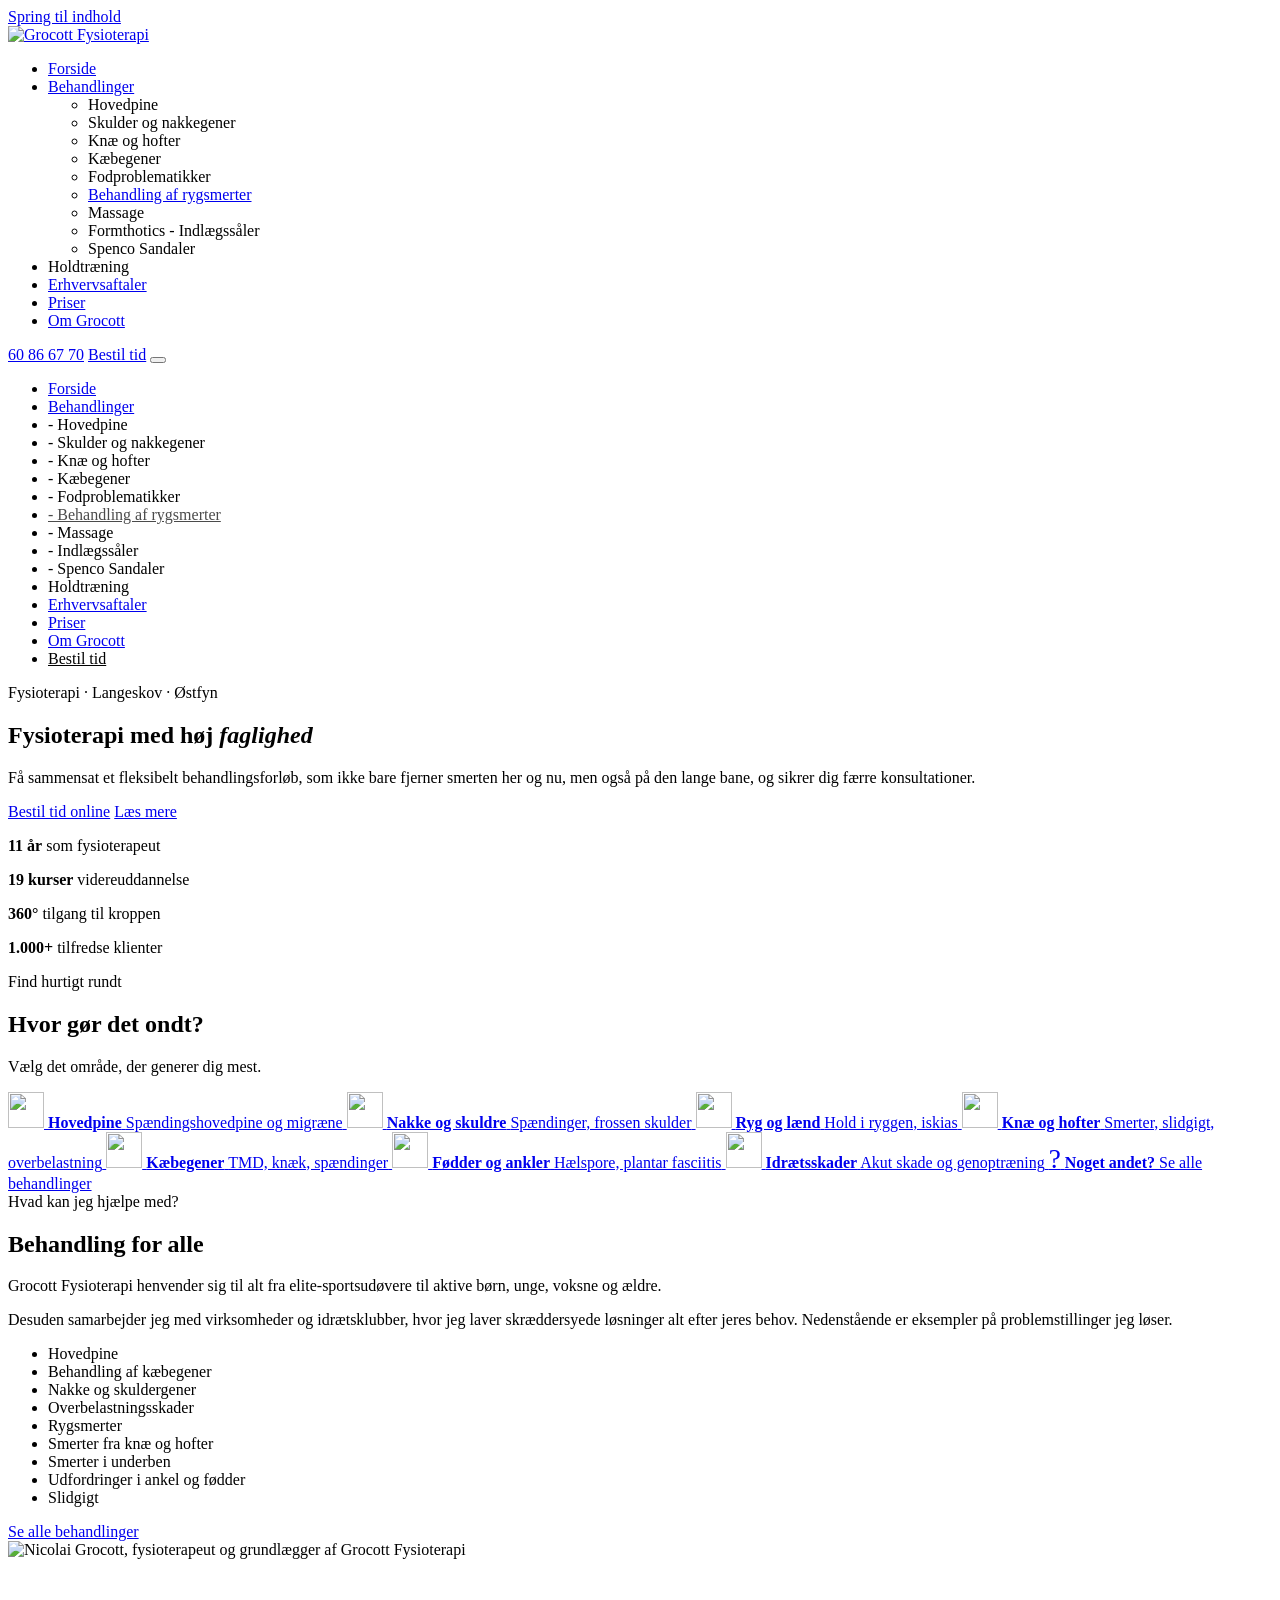
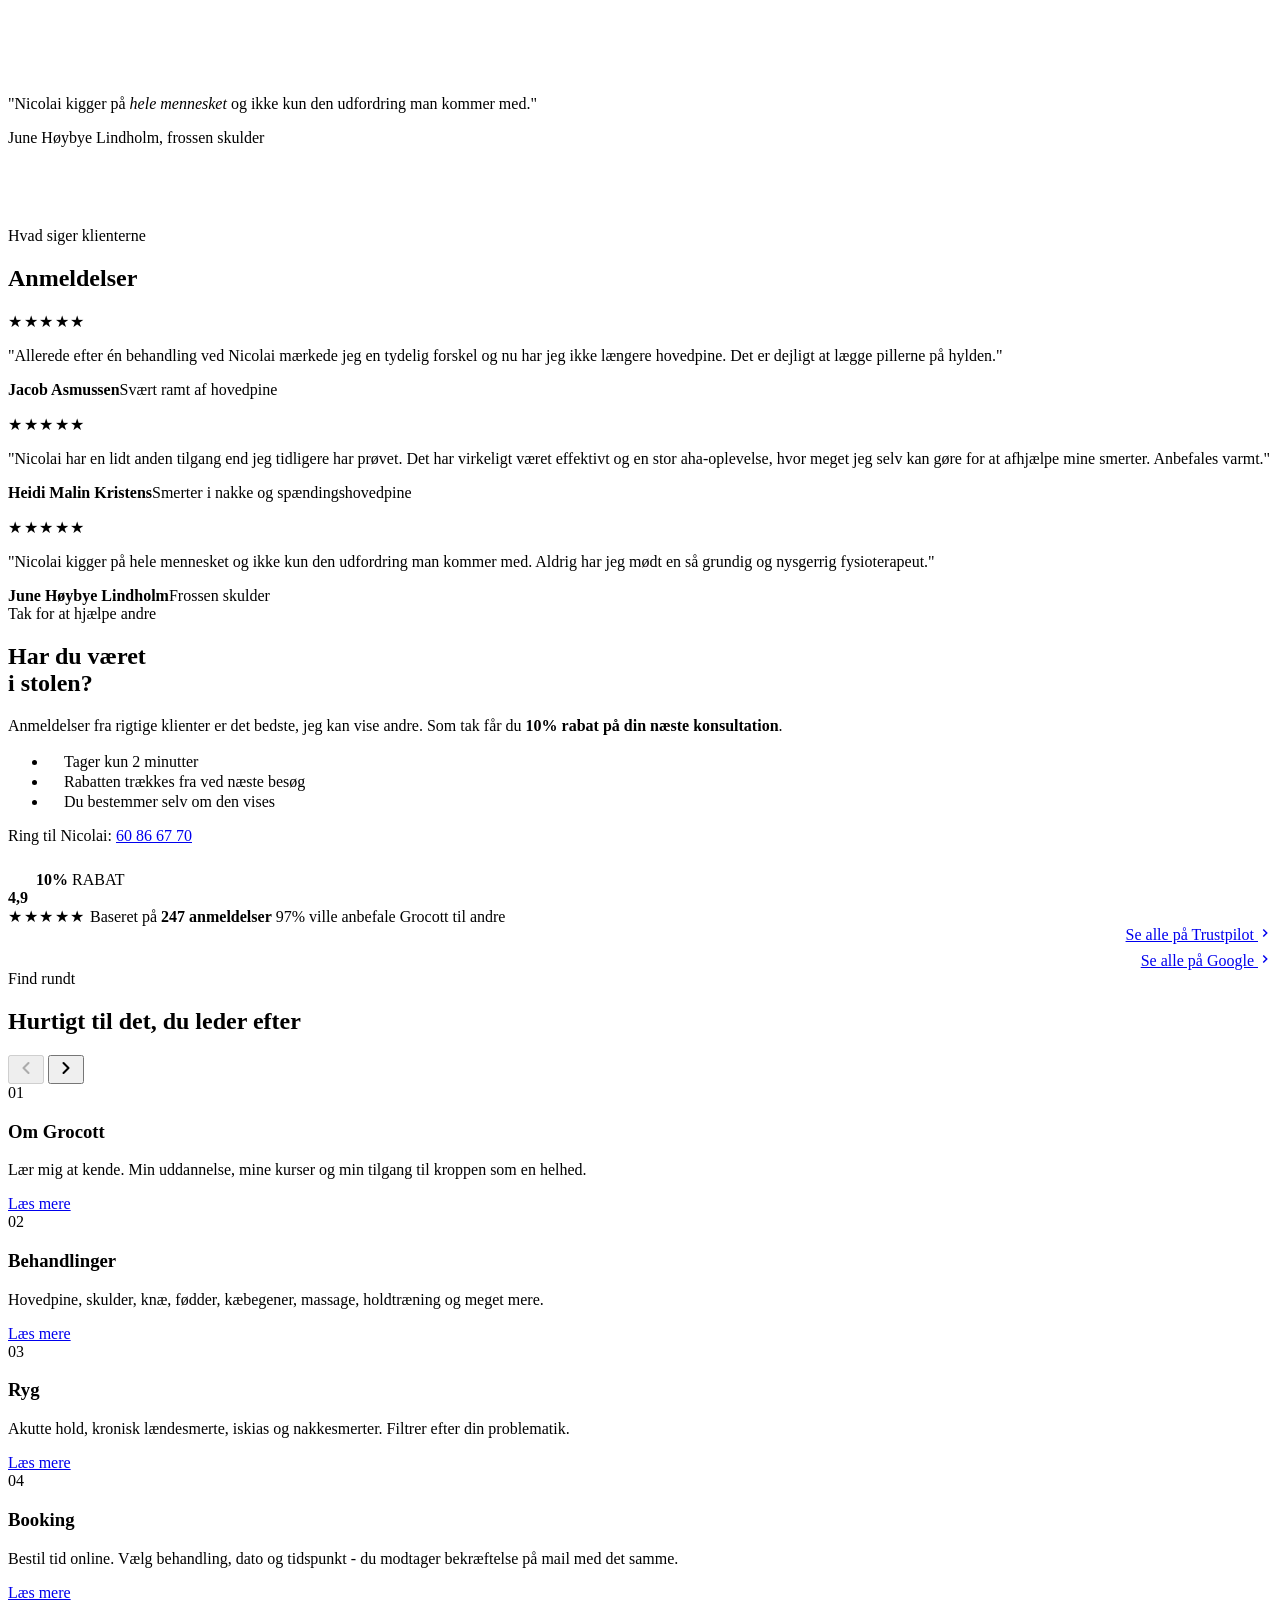
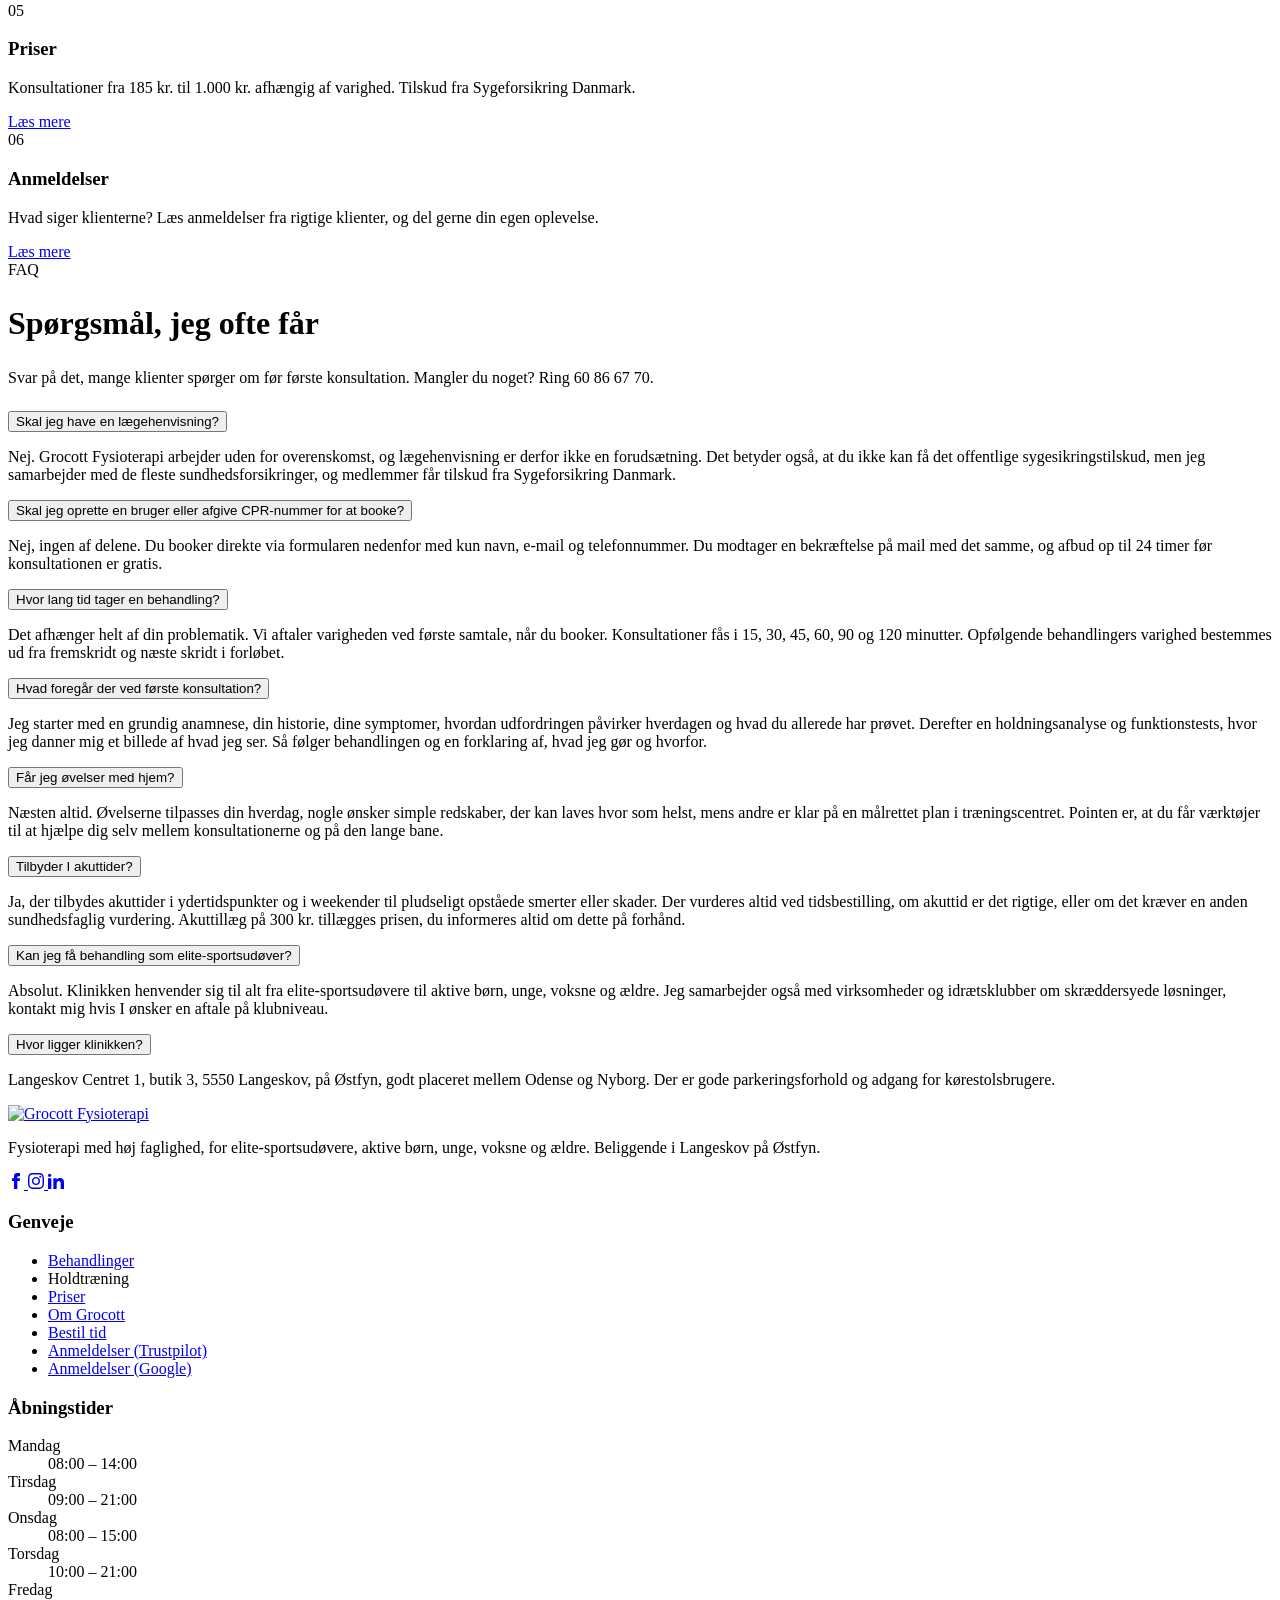
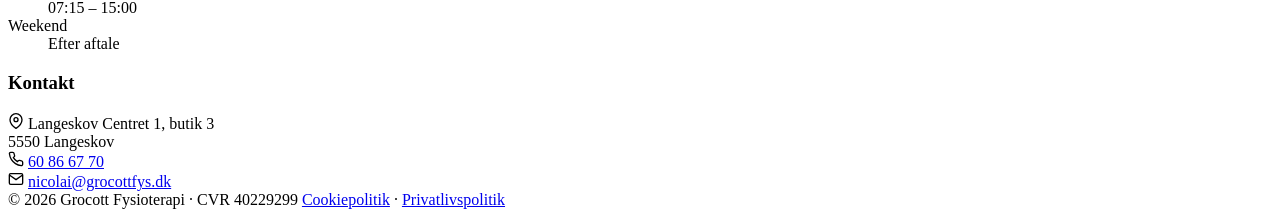
==== html/index.html @ 19175881 "rettet ved css" ====
<!DOCTYPE html>
<html lang="da">
<head>
  <meta charset="UTF-8">
  <meta name="viewport" content="width=device-width, initial-scale=1.0">
  <title>Forside – Grocott Fysioterapi</title>
  <link rel="stylesheet" href="styles.css">
</head>
<body>
<a href="#main-content" class="skip-link">Spring til indhold</a>

<header class="site-header" id="siteHeader">
    <div class="header-inner">
      <a href="index.html"  class="logo" aria-label="Grocott Fysioterapi forside">
        <img src="https://www.grocottfys.dk/wp-content/uploads/2023/04/Design-uden-navn-14.png" alt="Grocott Fysioterapi" class="logo-img" id="logo-img">
      </a>

      <nav class="main-nav" aria-label="Primær navigation">
        <ul class="nav-list">
          <li><a href="index.html"  class="nav-link">Forside</a></li>
          <li class="nav-has-dropdown">
            <a href="behandlinger.html"  class="nav-link">Behandlinger <span class="nav-caret" aria-hidden="true"></span></a>
            <ul class="nav-dropdown" aria-label="Behandlingstyper">
              <li><span class="nav-dropdown-disabled">Hovedpine</span></li>
              <li><span class="nav-dropdown-disabled">Skulder og nakkegener</span></li>
              <li><span class="nav-dropdown-disabled">Knæ og hofter</span></li>
              <li><span class="nav-dropdown-disabled">Kæbegener</span></li>
              <li><span class="nav-dropdown-disabled">Fodproblematikker</span></li>
              <li><a href="ryg.html"  class="nav-dropdown-link">Behandling af rygsmerter</a></li>
              <li><span class="nav-dropdown-disabled">Massage</span></li>
              <li><span class="nav-dropdown-disabled">Formthotics - Indlægssåler</span></li>
              <li><span class="nav-dropdown-disabled">Spenco Sandaler</span></li>
            </ul>
          </li>
          <li><span class="nav-link" style="cursor:default;">Holdtræning</span></li>
          <li><a href="erhvervsaftaler.html"  class="nav-link">Erhvervsaftaler</a></li>
          <li><a href="priser.html"  class="nav-link">Priser</a></li>
          <li><a href="om-os.html"  class="nav-link">Om Grocott</a></li>
        </ul>
      </nav>

      <div class="header-cta">
        <a href="tel:60866770" class="header-phone">60 86 67 70</a>
        <a href="booking.html"  class="btn btn-primary">Bestil tid</a>
        <button class="menu-toggle" aria-label="Åbn menu" aria-expanded="false">
          <span></span><span></span><span></span>
        </button>
      </div>
    </div>
  </header>

<div class="mobile-menu" id="mobileMenu">
    <nav aria-label="Mobilnavigation">
      <ul class="nav-list">
        <li><a href="index.html"  class="nav-link">Forside</a></li>
        <li><a href="behandlinger.html"  class="nav-link">Behandlinger</a></li>
        <li><span class="nav-link nav-link-disabled">- Hovedpine</span></li>
        <li><span class="nav-link nav-link-disabled">- Skulder og nakkegener</span></li>
        <li><span class="nav-link nav-link-disabled">- Knæ og hofter</span></li>
        <li><span class="nav-link nav-link-disabled">- Kæbegener</span></li>
        <li><span class="nav-link nav-link-disabled">- Fodproblematikker</span></li>
        <li><a href="ryg.html"  class="nav-link" style="font-family:var(--font-body);font-size:1rem;color:var(--color-text-muted);font-weight:400;opacity:0.7;">- Behandling af rygsmerter</a></li>
        <li><span class="nav-link nav-link-disabled">- Massage</span></li>
        <li><span class="nav-link nav-link-disabled">- Indlægssåler</span></li>
        <li><span class="nav-link nav-link-disabled">- Spenco Sandaler</span></li>
        <li><span class="nav-link" style="cursor:default;">Holdtræning</span></li>
        <li><a href="erhvervsaftaler.html"  class="nav-link">Erhvervsaftaler</a></li>
        <li><a href="priser.html"  class="nav-link">Priser</a></li>
        <li><a href="om-os.html"  class="nav-link">Om Grocott</a></li>
        <li><a href="booking.html"  class="nav-link" style="color: var(--color-sand-dark);">Bestil tid</a></li>
      </ul>
    </nav>
  </div>

  
<!-- ── SIDE-SKIFTER: Udviklingsværktøj (dropdown) ── -->

  
<!-- ── MAIN: Alle sider renderes herinde ── -->

<main id="main-content">
<section class="hero hero-video">
    <div class="hero-video-wrapper" style="background:url('../img/img00.jpg') center 30%/cover no-repeat; position:absolute; inset:0; z-index:1;" role="img" aria-label="Behandling hos Grocott Fysioterapi i Langeskov">
    </div>
    <div class="hero-overlay"></div>

    <div class="hero-content">
      <div class="container">
        <div class="hero-eyebrow">Fysioterapi · Langeskov · Østfyn</div>
        <h1>Fysioterapi med høj <em>faglighed</em></h1>
        <p class="hero-lede">
          Få sammensat et fleksibelt behandlingsforløb, som ikke bare fjerner
          smerten her og nu, men også på den lange bane, og sikrer dig
          færre konsultationer.
        </p>
        <div class="hero-actions">
          <a href="booking.html"  class="btn btn-primary btn-arrow">Bestil tid online</a>
          <a href="#intro" class="btn btn-ghost">Læs mere</a>
        </div>
      </div>
    </div>

    <div class="hero-meta">
      <div class="container">
        <div class="hero-meta-grid">
          <p class="hero-meta-item">
            <strong>11 år</strong>
            <span>som fysioterapeut</span>
          </p>
          <p class="hero-meta-item">
            <strong>19 kurser</strong>
            <span>videreuddannelse</span>
          </p>
          <p class="hero-meta-item">
            <strong>360°</strong>
            <span>tilgang til kroppen</span>
          </p>
          <p class="hero-meta-item">
            <strong>1.000+</strong>
            <span>tilfredse klienter</span>
          </p>
        </div>
      </div>
    </div>
  </section>

  <section class="section symptom-finder-section">
    <div class="container">
      <div class="section-header section-header-left">
        <span class="eyebrow">Find hurtigt rundt</span>
        <h2>Hvor gør det ondt?</h2>
        <p>Vælg det område, der generer dig mest.</p>
      </div>

      <div class="symptom-grid">

        <a href="behandlinger.html"  class="symptom-card">
          <span class="symptom-icon" aria-hidden="true"><img src="../img/img01.png" width="36" height="36" class="icon-sm" alt=""></span>
          <strong>Hovedpine</strong>
          <span>Spændingshovedpine og migræne</span>
        </a>

        <a href="behandlinger.html"  class="symptom-card">
          <span class="symptom-icon" aria-hidden="true"><img src="../img/img02.png" width="36" height="36" class="icon-sm" alt=""></span>
          <strong>Nakke og skuldre</strong>
          <span>Spændinger, frossen skulder</span>
        </a>

        <a href="ryg.html"  class="symptom-card">
          <span class="symptom-icon" aria-hidden="true"><img src="../img/img03.png" width="36" height="36" class="icon-sm" alt=""></span>
          <strong>Ryg og lænd</strong>
          <span>Hold i ryggen, iskias</span>
        </a>

        <a href="behandlinger.html"  class="symptom-card">
          <span class="symptom-icon" aria-hidden="true"><img src="../img/img04.png" width="36" height="36" class="icon-sm" alt=""></span>
          <strong>Knæ og hofter</strong>
          <span>Smerter, slidgigt, overbelastning</span>
        </a>

        <a href="behandlinger.html"  class="symptom-card">
          <span class="symptom-icon" aria-hidden="true"><img src="../img/img05.png" width="36" height="36" class="icon-sm" alt=""></span>
          <strong>Kæbegener</strong>
          <span>TMD, knæk, spændinger</span>
        </a>

        <a href="behandlinger.html"  class="symptom-card">
          <span class="symptom-icon" aria-hidden="true"><img src="../img/img06.png" width="36" height="36" class="icon-sm" alt=""></span>
          <strong>Fødder og ankler</strong>
          <span>Hælspore, plantar fasciitis</span>
        </a>

        <a href="behandlinger.html"  class="symptom-card">
          <span class="symptom-icon" aria-hidden="true"><img src="../img/img07.png" width="36" height="36" class="icon-sm" alt=""></span>
          <strong>Idrætsskader</strong>
          <span>Akut skade og genoptræning</span>
        </a>

        <a href="behandlinger.html"  class="symptom-card symptom-card-other">
          <span class="symptom-icon" aria-hidden="true" style="font-size:1.7rem;font-weight:200;font-family:Georgia,serif;">?</span>
          <strong>Noget andet?</strong>
          <span>Se alle behandlinger</span>
        </a>

      </div>
    </div>
  </section>
  <section class="section intro-split" id="intro" style="padding-bottom:3.5rem;">
    <div class="container">
      <div class="intro-grid">
        <div class="intro-content">
          <span class="eyebrow">Hvad kan jeg hjælpe med?</span>
          <h2>Behandling for alle</h2>
          <p>
            Grocott Fysioterapi henvender sig til alt fra elite-sportsudøvere til
            aktive børn, unge, voksne og ældre.
          </p>
          <p>
            Desuden samarbejder jeg med virksomheder og idrætsklubber, hvor jeg
            laver skræddersyede løsninger alt efter jeres behov. Nedenstående er
            eksempler på problemstillinger jeg løser.
          </p>

          <ul class="intro-list">
            <li>Hovedpine</li>
            <li>Behandling af kæbegener</li>
            <li>Nakke og skuldergener</li>
            <li>Overbelastningsskader</li>
            <li>Rygsmerter</li>
            <li>Smerter fra knæ og hofter</li>
            <li>Smerter i underben</li>
            <li>Udfordringer i ankel og fødder</li>
            <li>Slidgigt</li>
          </ul>

          <a href="behandlinger.html"  class="btn btn-secondary">Se alle behandlinger</a>
        </div>

        <div class="intro-image-wrap">
          <div class="intro-image-circle">
            <img src="../img/img08.jpg" alt="Nicolai Grocott, fysioterapeut og grundlægger af Grocott Fysioterapi" style="width:100%;height:100%;object-fit:cover;object-position:center top;">
          </div>
        </div>
      </div>
    </div>
  </section>

  <section class="statement section-cream-dark" style="padding-top:4rem;padding-bottom:4rem;">
    <div class="container">
      <p class="statement-quote-small">
        "Nicolai kigger på <em>hele mennesket</em> og ikke kun den udfordring man kommer med."
      </p>
      <p class="statement-author-small">June Høybye Lindholm, frossen skulder</p>
    </div>
  </section>

  <section class="section section-cream-dark testimonials-strip">
    <div class="container">

      <div class="ts-grid">

        <div class="ts-col-left">
          <div class="ts-header">
            <span class="eyebrow">Hvad siger klienterne</span>
            <h2>Anmeldelser</h2>
          </div>

          <div class="ts-cards">

            <article class="testimonial-card">
              <p class="testimonial-stars" aria-label="5 ud af 5 stjerner"><span aria-hidden="true" style="letter-spacing:.1em">★★★★★</span></p>
              <p class="testimonial-text">"Allerede efter én behandling ved Nicolai mærkede jeg en tydelig forskel og nu har jeg ikke længere hovedpine. Det er dejligt at lægge pillerne på hylden."</p>
              <footer class="testimonial-author"><strong>Jacob Asmussen</strong><span>Svært ramt af hovedpine</span></footer>
            </article>

            <article class="testimonial-card">
              <p class="testimonial-stars" aria-label="5 ud af 5 stjerner"><span aria-hidden="true" style="letter-spacing:.1em">★★★★★</span></p>
              <p class="testimonial-text">"Nicolai har en lidt anden tilgang end jeg tidligere har prøvet. Det har virkeligt været effektivt og en stor aha-oplevelse, hvor meget jeg selv kan gøre for at afhjælpe mine smerter. Anbefales varmt."</p>
              <footer class="testimonial-author"><strong>Heidi Malin Kristens</strong><span>Smerter i nakke og spændingshovedpine</span></footer>
            </article>

            <article class="testimonial-card">
              <p class="testimonial-stars" aria-label="5 ud af 5 stjerner"><span aria-hidden="true" style="letter-spacing:.1em">★★★★★</span></p>
              <p class="testimonial-text">"Nicolai kigger på hele mennesket og ikke kun den udfordring man kommer med. Aldrig har jeg mødt en så grundig og nysgerrig fysioterapeut."</p>
              <footer class="testimonial-author"><strong>June Høybye Lindholm</strong><span>Frossen skulder</span></footer>
            </article>

          </div>
        </div>

        <div class="ts-col-right">

          <article class="ts-incentive-card">
            <div class="ts-incentive-body">
              <span class="eyebrow">Tak for at hjælpe andre</span>
              <h2>Har du været<br>i stolen?</h2>
              <p>Anmeldelser fra rigtige klienter er det bedste, jeg kan vise andre. Som tak får du <strong>10% rabat på din næste konsultation</strong>.</p>
              <ul class="ts-check-list">
                <li><svg width="16" height="16" viewBox="0 0 24 24" fill="none" stroke="var(--color-sand)" stroke-width="2.5"><polyline points="20 6 9 17 4 12"/></svg>Tager kun 2 minutter</li>
                <li><svg width="16" height="16" viewBox="0 0 24 24" fill="none" stroke="var(--color-sand)" stroke-width="2.5"><polyline points="20 6 9 17 4 12"/></svg>Rabatten trækkes fra ved næste besøg</li>
                <li><svg width="16" height="16" viewBox="0 0 24 24" fill="none" stroke="var(--color-sand)" stroke-width="2.5"><polyline points="20 6 9 17 4 12"/></svg>Du bestemmer selv om den vises</li>
              </ul>
              <p class="ts-phone">Ring til Nicolai: <a href="tel:60866770">60 86 67 70</a></p>
            </div>
            <div class="ts-badge">
              <svg width="24" height="24" viewBox="0 0 24 24" fill="none" stroke="white" stroke-width="1.5"><circle cx="12" cy="8" r="7"/><polyline points="8.21 13.89 7 23 12 20 17 23 15.79 13.88"/></svg>
              <strong>10%</strong>
              <span>RABAT</span>
            </div>
          </div>

          <div class="ts-rating-strip">
            <div class="ts-rating-score">
              <strong>4,9</strong>
              <div>
                <span aria-hidden="true" style="color:var(--color-sand);letter-spacing:.1em">★★★★★</span>
                <span class="ts-rating-meta">Baseret på <strong>247 anmeldelser</strong></span>
                <span class="ts-rating-sub">97% ville anbefale Grocott til andre</span>
              </div>
            </div>
            <div style="display:flex;flex-direction:column;gap:0.5rem;align-items:flex-end;">
              <a href="https://dk.trustpilot.com/review/grocottfys.dk" target="_blank" rel="noopener" class="ts-trustpilot-link">
                Se alle på Trustpilot
                <svg width="14" height="14" viewBox="0 0 24 24" fill="none" stroke="currentColor" stroke-width="2.5"><polyline points="9 18 15 12 9 6"/></svg>
              </a>
              <a href="https://www.google.com/search?q=Grocott+Fysioterapi+Langeskov+anmeldelser" target="_blank" rel="noopener" class="ts-trustpilot-link">
                Se alle på Google
                <svg width="14" height="14" viewBox="0 0 24 24" fill="none" stroke="currentColor" stroke-width="2.5"><polyline points="9 18 15 12 9 6"/></svg>
              </a>
            </div>
          </div>

        </div>

      </div>
    </div>
  </section>

  <div class="carousel"
  <div class="carousel" data-carousel>
    <div class="carousel-header">
      <div>
        <span class="eyebrow">Find rundt</span>
        <h2>Hurtigt til det, du leder efter</h2>
      </div>
      <div class="carousel-controls">
        <button class="carousel-btn" data-carousel-prev aria-label="Forrige">
          <svg width="20" height="20" viewBox="0 0 24 24" fill="none" stroke="currentColor" stroke-width="2.5" stroke-linecap="round" stroke-linejoin="round"><polyline points="15 18 9 12 15 6"/></svg>
        </button>
        <button class="carousel-btn" data-carousel-next aria-label="Næste">
          <svg width="20" height="20" viewBox="0 0 24 24" fill="none" stroke="currentColor" stroke-width="2.5" stroke-linecap="round" stroke-linejoin="round"><polyline points="9 18 15 12 9 6"/></svg>
        </button>
      </div>
    </div>

    <div class="carousel-track-wrapper">
      <div class="carousel-track">

        <article class="carousel-card">
          <div class="carousel-card-image" style="background:url('../img/img09.jpg') center 20%/cover no-repeat;" role="img" aria-label="Om Grocott Fysioterapi">
            <span class="carousel-card-number">01</span>
          </div>
          <div class="carousel-card-body">
            <h3>Om Grocott</h3>
            <p>Lær mig at kende. Min uddannelse, mine kurser og min tilgang til kroppen som en helhed.</p>
            <a href="om-os.html"  class="card-link">Læs mere</a>
          </div>
        </article>

        <article class="carousel-card">
          <div class="carousel-card-image" style="background:url('../img/img10.jpg') center center/cover no-repeat;" role="img" aria-label="Behandlinger hos Grocott Fysioterapi">
            <span class="carousel-card-number">02</span>
          </div>
          <div class="carousel-card-body">
            <h3>Behandlinger</h3>
            <p>Hovedpine, skulder, knæ, fødder, kæbegener, massage, holdtræning og meget mere.</p>
            <a href="behandlinger.html"  class="card-link">Læs mere</a>
          </div>
        </article>

        <article class="carousel-card">
          <div class="carousel-card-image" style="background:url('../img/img11.jpg') center center/cover no-repeat;" role="img" aria-label="Behandling af rygsmerter">
            <span class="carousel-card-number">03</span>
          </div>
          <div class="carousel-card-body">
            <h3>Ryg</h3>
            <p>Akutte hold, kronisk lændesmerte, iskias og nakkesmerter. Filtrer efter din problematik.</p>
            <a href="ryg.html"  class="card-link">Læs mere</a>
          </div>
        </article>

        <article class="carousel-card">
          <div class="carousel-card-image" style="background:url('../img/img12.jpg') center center/cover no-repeat;" role="img" aria-label="Online booking af tid hos Grocott Fysioterapi">
            <span class="carousel-card-number">04</span>
          </div>
          <div class="carousel-card-body">
            <h3>Booking</h3>
            <p>Bestil tid online. Vælg behandling, dato og tidspunkt - du modtager bekræftelse på mail med det samme.</p>
            <a href="booking.html"  class="card-link">Læs mere</a>
          </div>
        </article>

        <article class="carousel-card">
          <div class="carousel-card-image" style="background:url('../img/img13.jpg') center top/cover no-repeat;" role="img" aria-label="Priser for behandlinger hos Grocott Fysioterapi">
            <span class="carousel-card-number">05</span>
          </div>
          <div class="carousel-card-body">
            <h3>Priser</h3>
            <p>Konsultationer fra 185 kr. til 1.000 kr. afhængig af varighed. Tilskud fra Sygeforsikring Danmark.</p>
            <a href="priser.html"  class="card-link">Læs mere</a>
          </div>
        </article>

        <article class="carousel-card">
          <div class="carousel-card-image" style="background:url('../img/img14.jpg') center center/cover no-repeat;" role="img" aria-label="Klientanmeldelser af Grocott Fysioterapi">
            <span class="carousel-card-number">06</span>
          </div>
          <div class="carousel-card-body">
            <h3>Anmeldelser</h3>
            <p>Hvad siger klienterne? Læs anmeldelser fra rigtige klienter, og del gerne din egen oplevelse.</p>
            <a href="index.html#anmeldelser" class="card-link">Læs mere</a>
          </div>
        </article>

      </div>
    </div>
  </div>

  <section class="section section-cream-dark" style="padding: var(--space-lg) 0;">
    <div class="container-narrow">
      <div class="section-header" style="margin-bottom:1.5rem;">
        <span class="eyebrow">FAQ</span>
        <h2 style="font-size:clamp(1.4rem,2.5vw,2rem);">Spørgsmål, jeg ofte får</h2>
        <p>Svar på det, mange klienter spørger om før første konsultation. Mangler du noget? Ring 60 86 67 70.</p>
      </div>

      <div class="faq-list">
        <article class="faq-item">
          <button class="faq-question">
            <span>Skal jeg have en lægehenvisning?</span>
            <span class="faq-icon" aria-hidden="true"></span>
          </button>
          <div class="faq-answer">
            <div class="faq-answer-inner">
              <p>Nej. Grocott Fysioterapi arbejder uden for overenskomst, og lægehenvisning er derfor ikke en forudsætning. Det betyder også, at du ikke kan få det offentlige sygesikringstilskud, men jeg samarbejder med de fleste sundhedsforsikringer, og medlemmer får tilskud fra Sygeforsikring Danmark.</p>
            </div>
          </div>
        </article>

        <article class="faq-item">
          <button class="faq-question">
            <span>Skal jeg oprette en bruger eller afgive CPR-nummer for at booke?</span>
            <span class="faq-icon" aria-hidden="true"></span>
          </button>
          <div class="faq-answer">
            <div class="faq-answer-inner">
              <p>Nej, ingen af delene. Du booker direkte via formularen nedenfor med kun navn, e-mail og telefonnummer. Du modtager en bekræftelse på mail med det samme, og afbud op til 24 timer før konsultationen er gratis.</p>
            </div>
          </div>
        </article>

        <article class="faq-item">
          <button class="faq-question">
            <span>Hvor lang tid tager en behandling?</span>
            <span class="faq-icon" aria-hidden="true"></span>
          </button>
          <div class="faq-answer">
            <div class="faq-answer-inner">
              <p>Det afhænger helt af din problematik. Vi aftaler varigheden ved første samtale, når du booker. Konsultationer fås i 15, 30, 45, 60, 90 og 120 minutter. Opfølgende behandlingers varighed bestemmes ud fra fremskridt og næste skridt i forløbet.</p>
            </div>
          </div>
        </article>

        <article class="faq-item">
          <button class="faq-question">
            <span>Hvad foregår der ved første konsultation?</span>
            <span class="faq-icon" aria-hidden="true"></span>
          </button>
          <div class="faq-answer">
            <div class="faq-answer-inner">
              <p>Jeg starter med en grundig anamnese, din historie, dine symptomer, hvordan udfordringen påvirker hverdagen og hvad du allerede har prøvet. Derefter en holdningsanalyse og funktionstests, hvor jeg danner mig et billede af hvad jeg ser. Så følger behandlingen og en forklaring af, hvad jeg gør og hvorfor.</p>
            </div>
          </div>
        </article>

        <article class="faq-item">
          <button class="faq-question">
            <span>Får jeg øvelser med hjem?</span>
            <span class="faq-icon" aria-hidden="true"></span>
          </button>
          <div class="faq-answer">
            <div class="faq-answer-inner">
              <p>Næsten altid. Øvelserne tilpasses din hverdag, nogle ønsker simple redskaber, der kan laves hvor som helst, mens andre er klar på en målrettet plan i træningscentret. Pointen er, at du får værktøjer til at hjælpe dig selv mellem konsultationerne og på den lange bane.</p>
            </div>
          </div>
        </article>

        <article class="faq-item">
          <button class="faq-question">
            <span>Tilbyder I akuttider?</span>
            <span class="faq-icon" aria-hidden="true"></span>
          </button>
          <div class="faq-answer">
            <div class="faq-answer-inner">
              <p>Ja, der tilbydes akuttider i ydertidspunkter og i weekender til pludseligt opståede smerter eller skader. Der vurderes altid ved tidsbestilling, om akuttid er det rigtige, eller om det kræver en anden sundhedsfaglig vurdering. Akuttillæg på 300 kr. tillægges prisen, du informeres altid om dette på forhånd.</p>
            </div>
          </div>
        </article>

        <article class="faq-item">
          <button class="faq-question">
            <span>Kan jeg få behandling som elite-sportsudøver?</span>
            <span class="faq-icon" aria-hidden="true"></span>
          </button>
          <div class="faq-answer">
            <div class="faq-answer-inner">
              <p>Absolut. Klinikken henvender sig til alt fra elite-sportsudøvere til aktive børn, unge, voksne og ældre. Jeg samarbejder også med virksomheder og idrætsklubber om skræddersyede løsninger, kontakt mig hvis I ønsker en aftale på klubniveau.</p>
            </div>
          </div>
        </article>

        <article class="faq-item">
          <button class="faq-question">
            <span>Hvor ligger klinikken?</span>
            <span class="faq-icon" aria-hidden="true"></span>
          </button>
          <div class="faq-answer">
            <div class="faq-answer-inner">
              <p>Langeskov Centret 1, butik 3, 5550 Langeskov, på Østfyn, godt placeret mellem Odense og Nyborg. Der er gode parkeringsforhold og adgang for kørestolsbrugere.</p>
            </div>
          </div>
        </article>
      </div>
    </div>
  </section></div></div>
    
<!-- ═══════════════════════════════════════════════════
     SIDE: OM GROCOTT (om-os)
     Indhold: Hero, om-tekst, tidslinje, lokation
═══════════════════════════════════════════════════ -->
</main>

<footer class="site-footer">
    <div class="container">
      <div class="footer-grid">
        <div class="footer-brand">
          <a href="index.html"  class="logo">
            <img src="https://www.grocottfys.dk/wp-content/uploads/2023/04/Design-uden-navn-14.png" alt="Grocott Fysioterapi" class="logo-img" id="logo-img">
          </a>
          <p>Fysioterapi med høj faglighed, for elite-sportsudøvere, aktive børn, unge, voksne og ældre. Beliggende i Langeskov på Østfyn.</p>
          <div class="social-links">
            <a href="#" class="social-link" aria-label="Facebook">
              <svg width="16" height="16" viewBox="0 0 24 24" fill="currentColor"><path d="M9 8h-3v4h3v12h5v-12h3.642l.358-4h-4v-1.667c0-.955.192-1.333 1.115-1.333h2.885v-5h-3.808c-3.596 0-5.192 1.583-5.192 4.615v3.385z"/></svg>
            </a>
            <a href="#" class="social-link" aria-label="Instagram">
              <svg width="16" height="16" viewBox="0 0 24 24" fill="currentColor"><path d="M12 2.163c3.204 0 3.584.012 4.85.07 3.252.148 4.771 1.691 4.919 4.919.058 1.265.069 1.645.069 4.849 0 3.205-.012 3.584-.069 4.849-.149 3.225-1.664 4.771-4.919 4.919-1.266.058-1.644.07-4.85.07-3.204 0-3.584-.012-4.849-.07-3.26-.149-4.771-1.699-4.919-4.92-.058-1.265-.07-1.644-.07-4.849 0-3.204.013-3.583.07-4.849.149-3.227 1.664-4.771 4.919-4.919 1.266-.057 1.645-.069 4.849-.069zm0-2.163c-3.259 0-3.667.014-4.947.072-4.358.2-6.78 2.618-6.98 6.98-.059 1.281-.073 1.689-.073 4.948 0 3.259.014 3.668.072 4.948.2 4.358 2.618 6.78 6.98 6.98 1.281.058 1.689.072 4.948.072 3.259 0 3.668-.014 4.948-.072 4.354-.2 6.782-2.618 6.979-6.98.059-1.28.073-1.689.073-4.948 0-3.259-.014-3.667-.072-4.947-.196-4.354-2.617-6.78-6.979-6.98-1.281-.059-1.69-.073-4.949-.073zm0 5.838c-3.403 0-6.162 2.759-6.162 6.162s2.759 6.163 6.162 6.163 6.162-2.759 6.162-6.163c0-3.403-2.759-6.162-6.162-6.162zm0 10.162c-2.209 0-4-1.79-4-4 0-2.209 1.791-4 4-4s4 1.791 4 4c0 2.21-1.791 4-4 4zm6.406-11.845c-.796 0-1.441.645-1.441 1.44s.645 1.44 1.441 1.44c.795 0 1.439-.645 1.439-1.44s-.644-1.44-1.439-1.44z"/></svg>
            </a>
            <a href="#" class="social-link" aria-label="LinkedIn">
              <svg width="16" height="16" viewBox="0 0 24 24" fill="currentColor"><path d="M4.98 3.5c0 1.381-1.11 2.5-2.48 2.5s-2.48-1.119-2.48-2.5c0-1.38 1.11-2.5 2.48-2.5s2.48 1.12 2.48 2.5zm.02 4.5h-5v16h5v-16zm7.982 0h-4.968v16h4.969v-8.399c0-4.67 6.029-5.052 6.029 0v8.399h4.988v-10.131c0-7.88-8.922-7.593-11.018-3.714v-2.155z"/></svg>
            </a>
          </div>
        </div>

        <div>
          <h3 class="footer-heading">Genveje</h3>
          <ul class="footer-list">
            <li><a href="behandlinger.html" >Behandlinger</a></li>
            <li><span class="footer-link-disabled">Holdtræning</span></li>
            <li><a href="priser.html" >Priser</a></li>
            <li><a href="om-os.html" >Om Grocott</a></li>
            <li><a href="booking.html" >Bestil tid</a></li>
            <li><a href="https://dk.trustpilot.com/review/grocottfys.dk" target="_blank" rel="noopener">Anmeldelser (Trustpilot)</a></li>
            <li><a href="https://www.google.com/search?q=Grocott+Fysioterapi+Langeskov+anmeldelser" target="_blank" rel="noopener">Anmeldelser (Google)</a></li>
          </ul>
        </div>

        <div>
          <h3 class="footer-heading">Åbningstider</h3>
          <dl class="footer-hours">
            <dt>Mandag</dt><dd>08:00 – 14:00</dd>
            <dt>Tirsdag</dt><dd>09:00 – 21:00</dd>
            <dt>Onsdag</dt><dd>08:00 – 15:00</dd>
            <dt>Torsdag</dt><dd>10:00 – 21:00</dd>
            <dt>Fredag</dt><dd>07:15 – 15:00</dd>
            <dt>Weekend</dt><dd>Efter aftale</dd>
          </dl>
        </div>

        <div>
          <h3 class="footer-heading">Kontakt</h3>
          <address style="font-style:normal;">
            <div class="footer-contact-item">
              <svg width="16" height="16" viewBox="0 0 24 24" fill="none" stroke="currentColor" stroke-width="2" aria-hidden="true"><path d="M21 10c0 7-9 13-9 13s-9-6-9-13a9 9 0 0 1 18 0z"/><circle cx="12" cy="10" r="3"/></svg>
              <span>Langeskov Centret 1, butik 3<br>5550 Langeskov</span>
            </div>
            <div class="footer-contact-item">
              <svg width="16" height="16" viewBox="0 0 24 24" fill="none" stroke="currentColor" stroke-width="2" aria-hidden="true"><path d="M22 16.92v3a2 2 0 0 1-2.18 2 19.79 19.79 0 0 1-8.63-3.07 19.5 19.5 0 0 1-6-6 19.79 19.79 0 0 1-3.07-8.67A2 2 0 0 1 4.11 2h3a2 2 0 0 1 2 1.72 12.84 12.84 0 0 0 .7 2.81 2 2 0 0 1-.45 2.11L8.09 9.91a16 16 0 0 0 6 6l1.27-1.27a2 2 0 0 1 2.11-.45 12.84 12.84 0 0 0 2.81.7A2 2 0 0 1 22 16.92z"/></svg>
              <a href="tel:60866770">60 86 67 70</a>
            </div>
            <div class="footer-contact-item">
              <svg width="16" height="16" viewBox="0 0 24 24" fill="none" stroke="currentColor" stroke-width="2" aria-hidden="true"><path d="M4 4h16c1.1 0 2 .9 2 2v12c0 1.1-.9 2-2 2H4c-1.1 0-2-.9-2-2V6c0-1.1.9-2 2-2z"/><polyline points="22,6 12,13 2,6"/></svg>
              <a href="mailto:nicolai@grocottfys.dk">nicolai@grocottfys.dk</a>
            </div>
          </address>
        </div>
      </div>

      <div class="footer-bottom">
        <span>© <time datetime="2026">2026</time> Grocott Fysioterapi · CVR 40229299</span>
        <span><a href="#">Cookiepolitik</a> · <a href="#">Privatlivspolitik</a></span>
      </div>
    </div>
  </footer>

<script src="../js/shared.js"></script>
<script src="../js/carousel.js"></script>
<script src="../js/faq.js"></script>
</body>
</html>
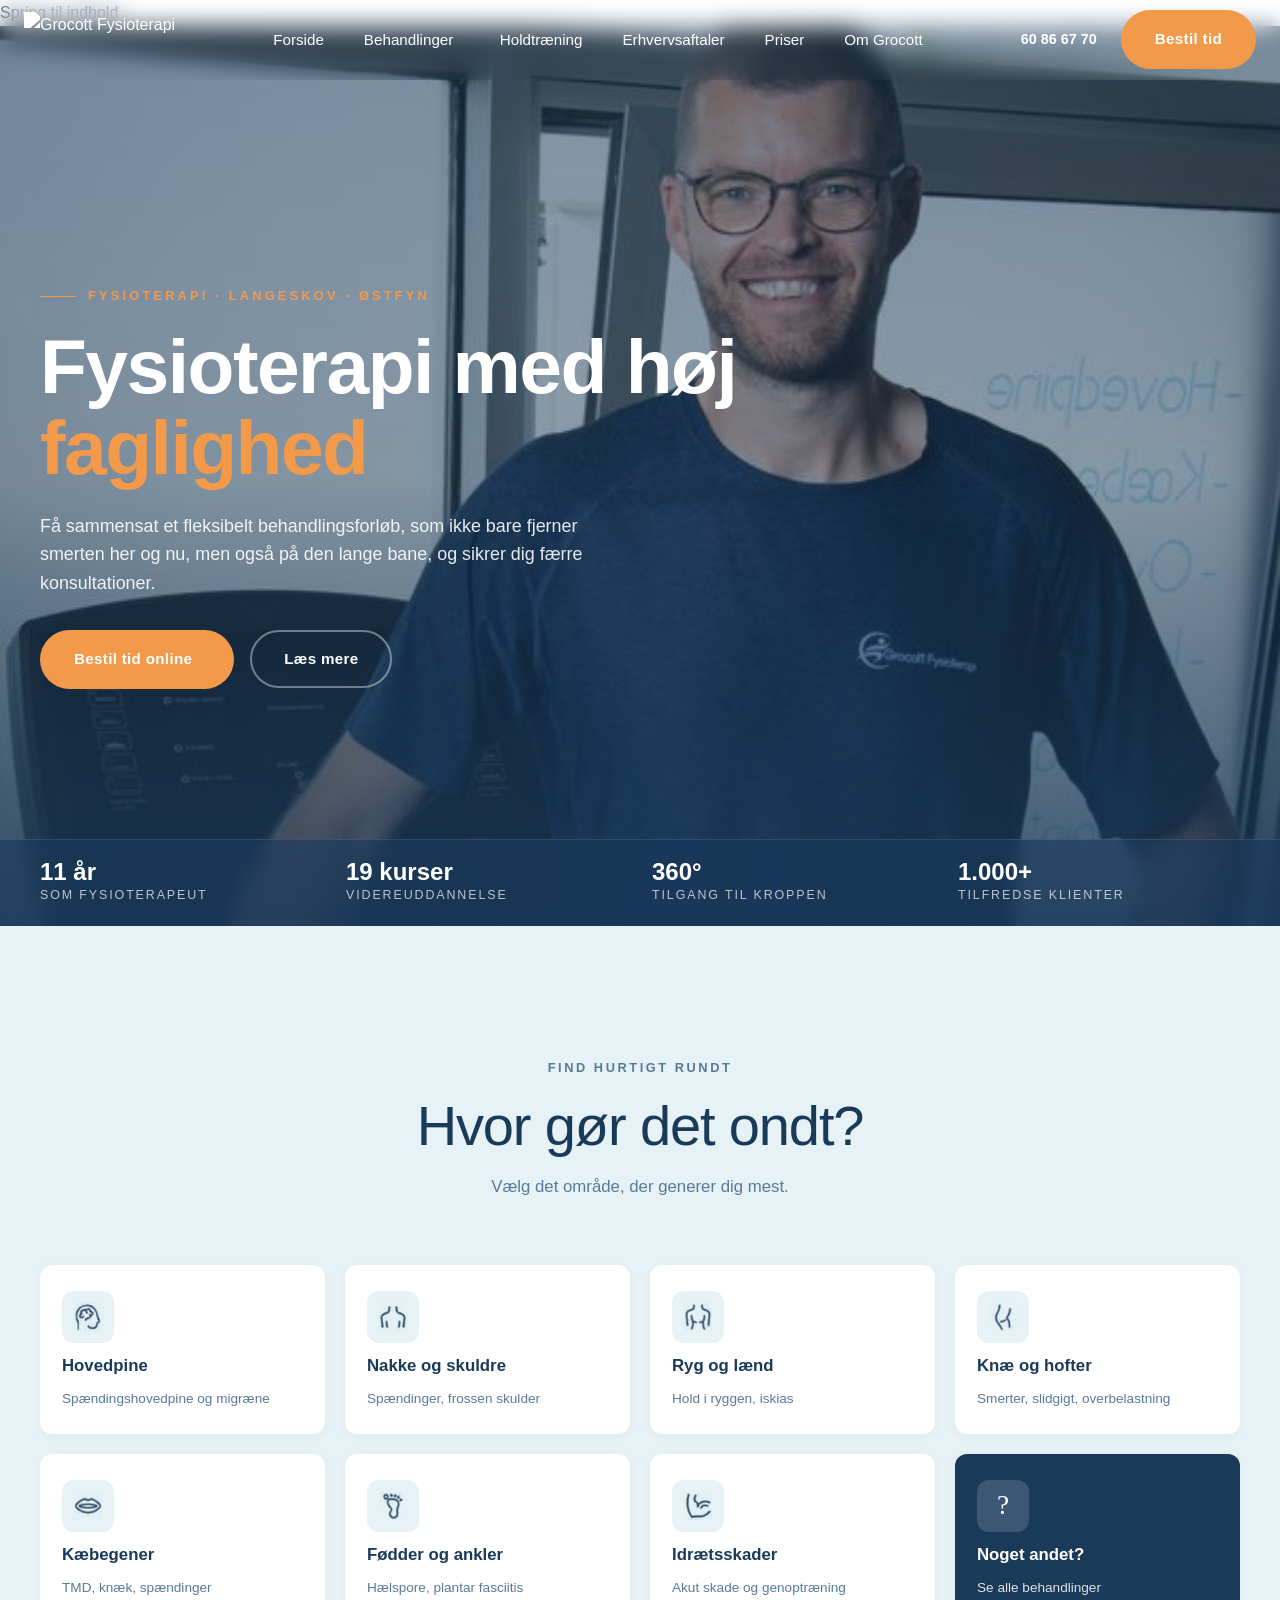
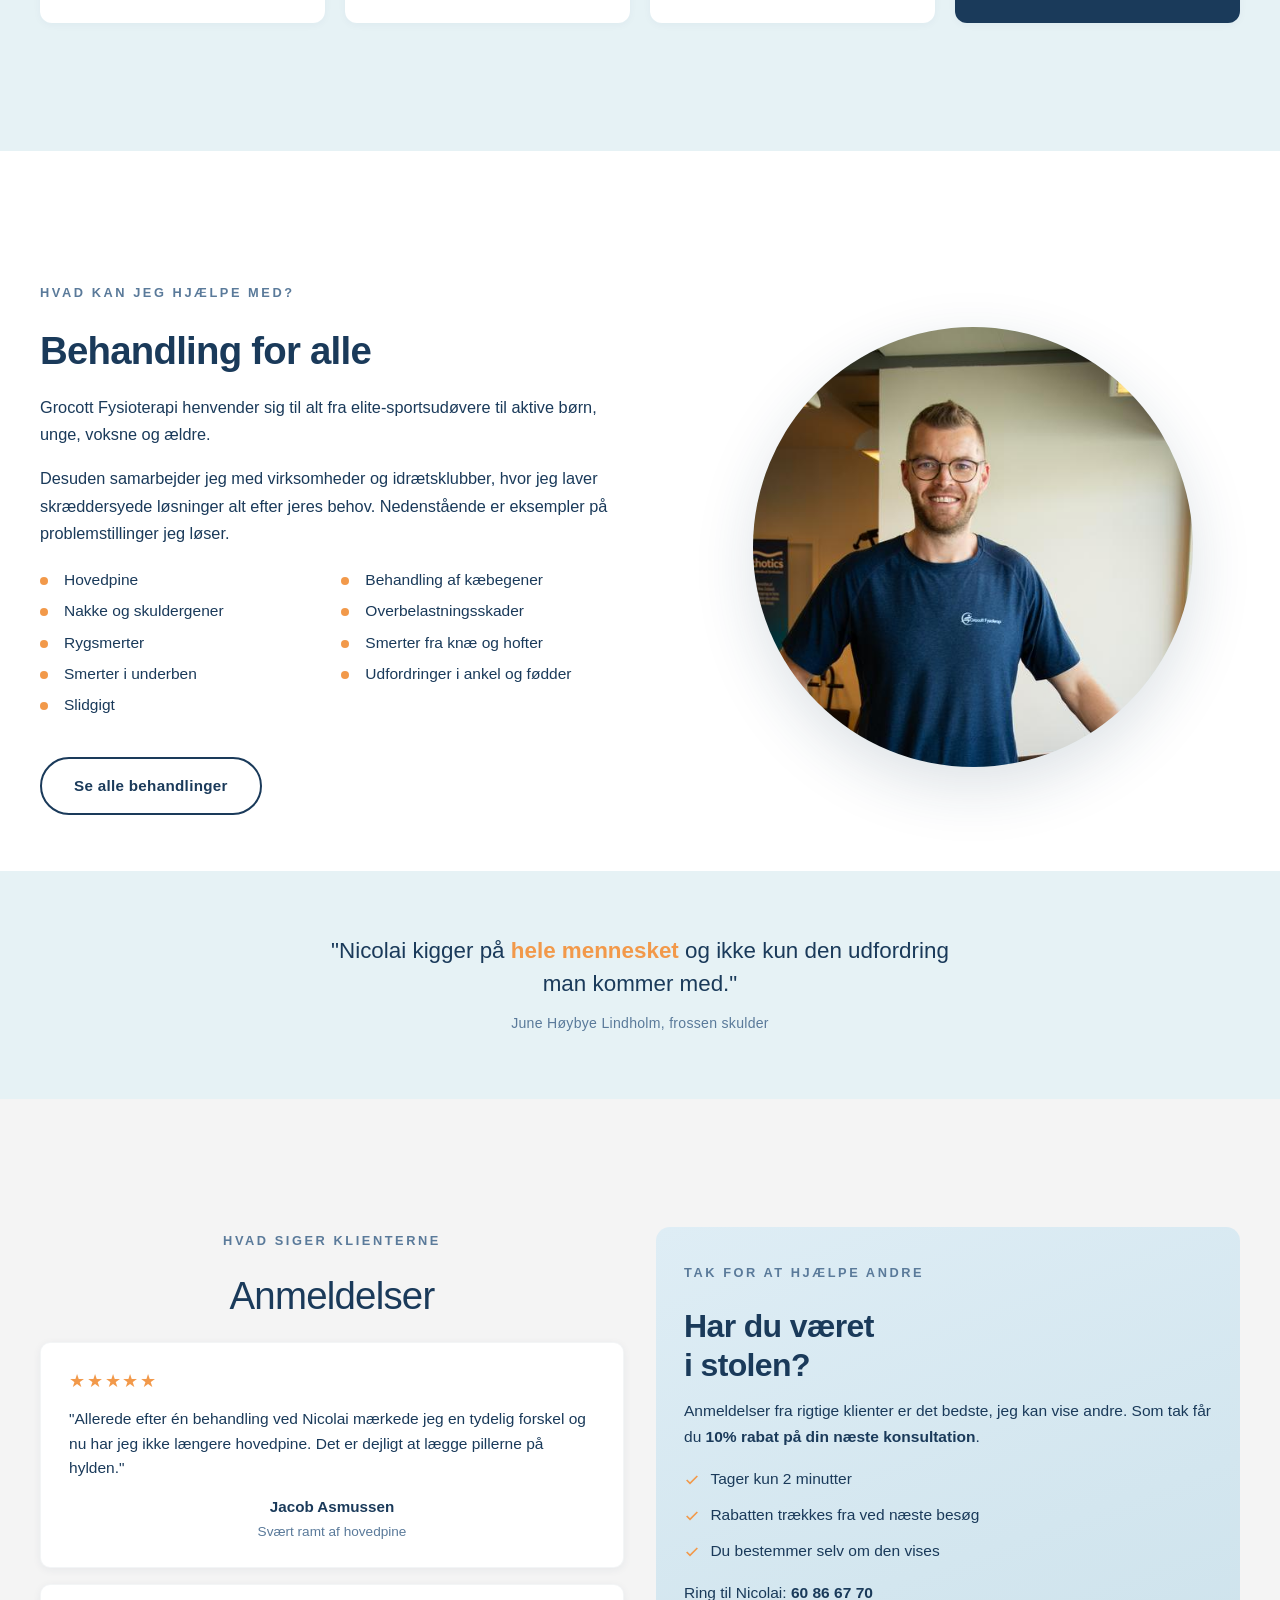
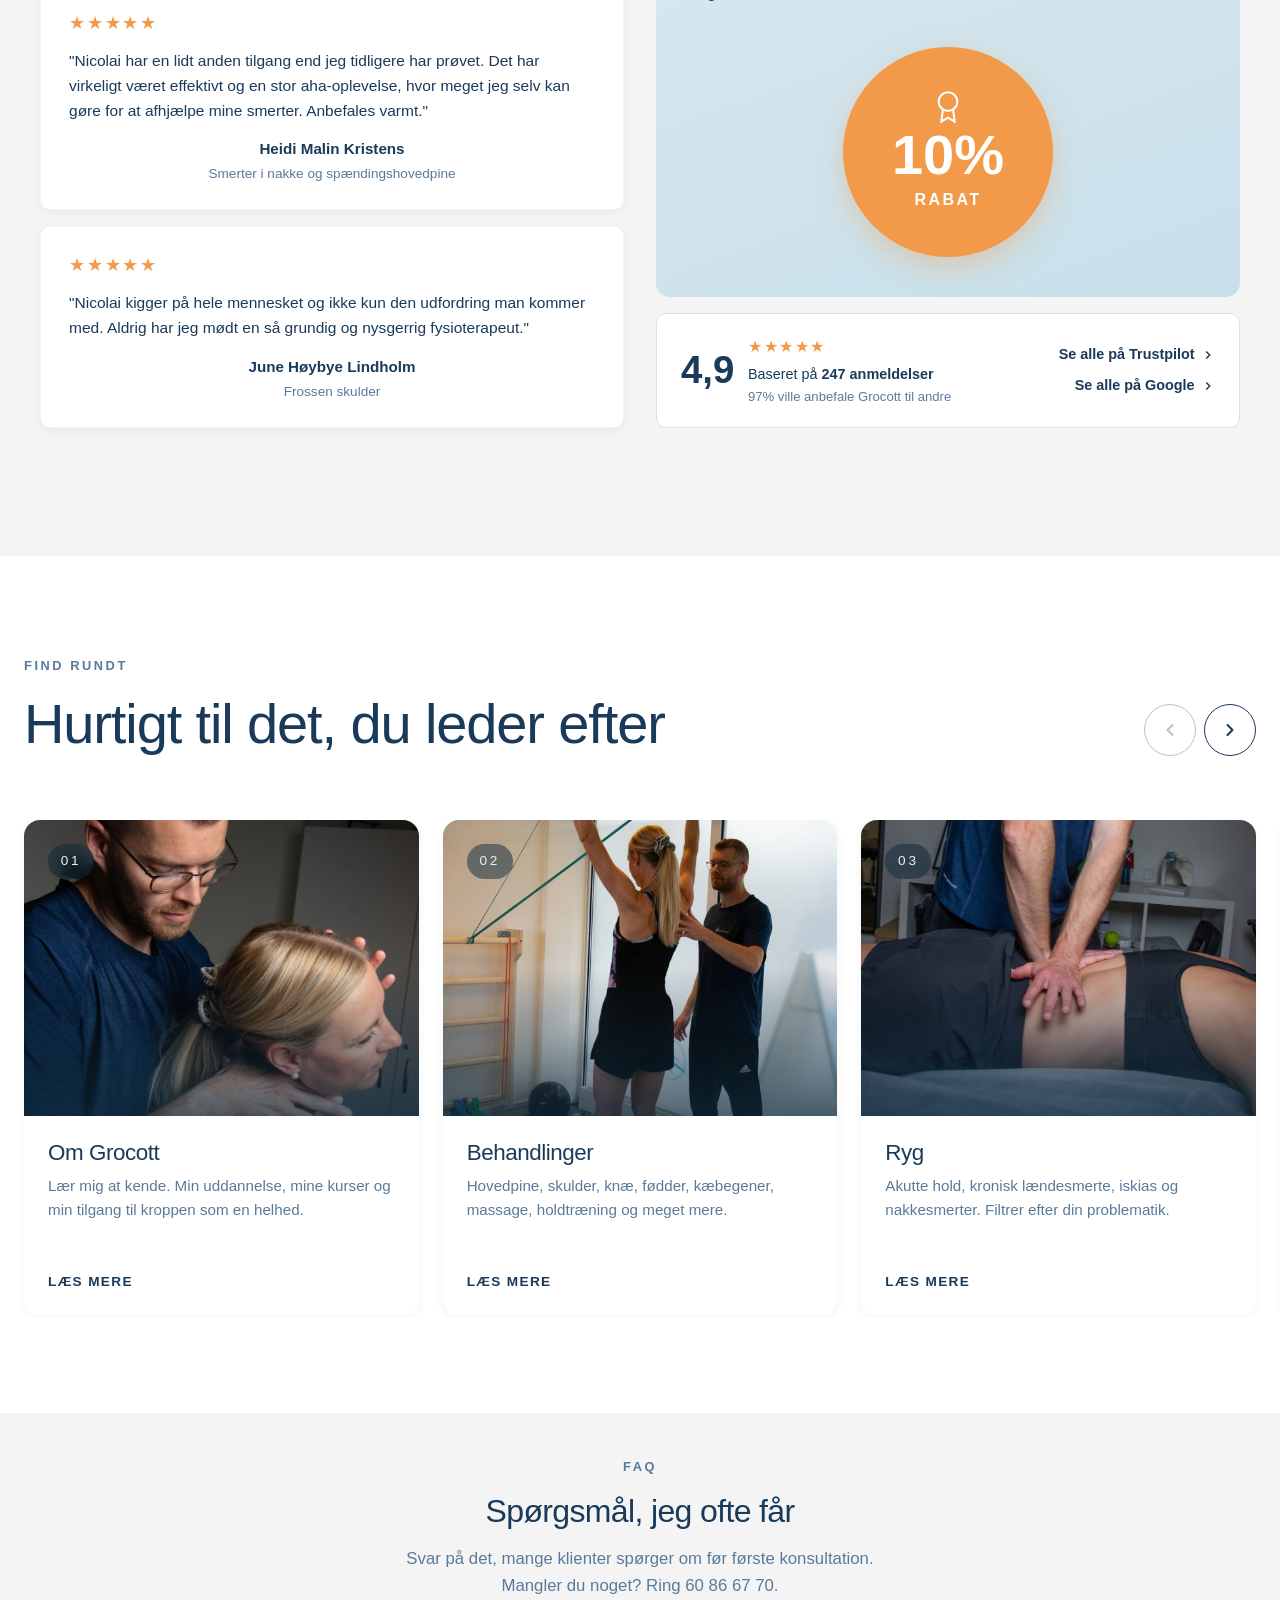
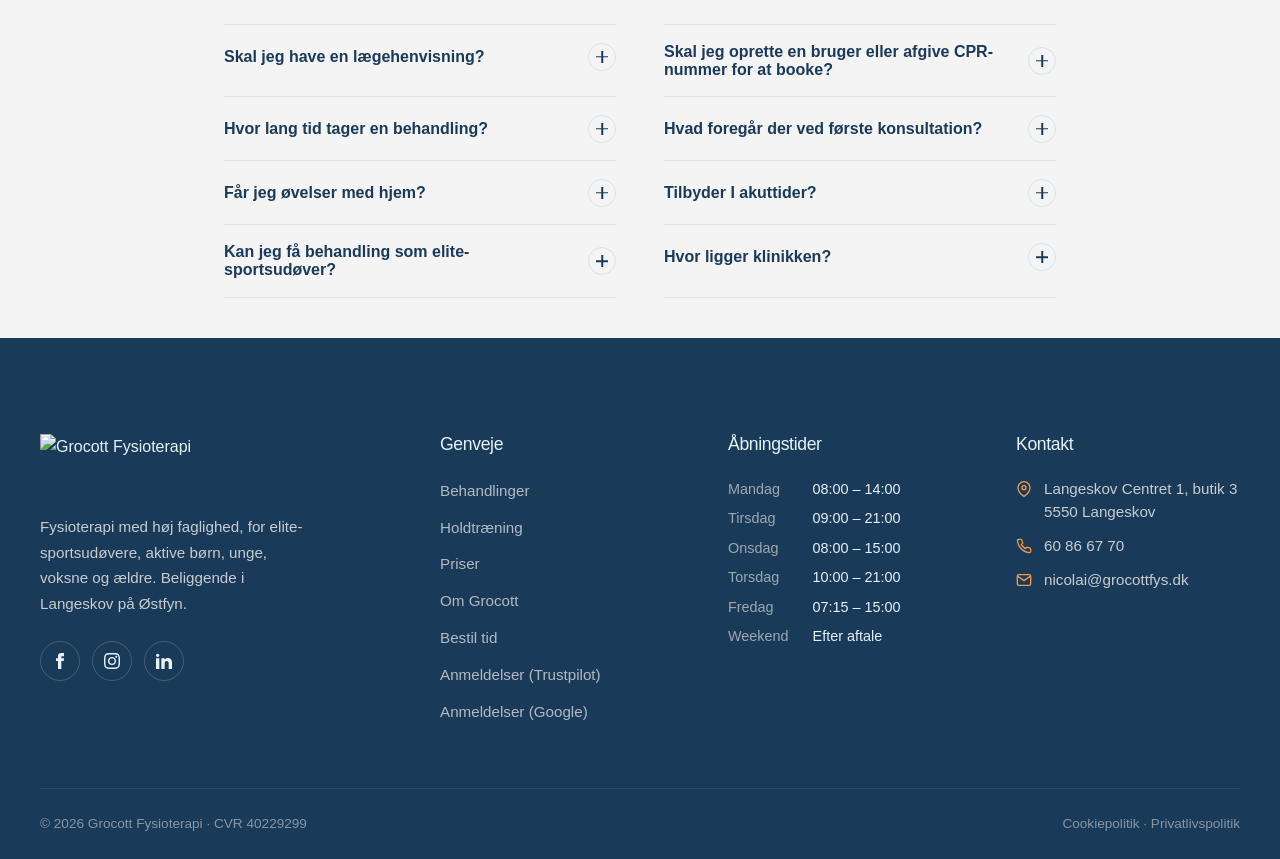
==== commit 1858162c: "index ret" ====
--- a/html/index.html
+++ b/html/index.html
@@ -4,44 +4,44 @@
   <meta charset="UTF-8">
   <meta name="viewport" content="width=device-width, initial-scale=1.0">
   <title>Forside – Grocott Fysioterapi</title>
-  <link rel="stylesheet" href="styles.css">
+  <link rel="stylesheet" href="../styles.css">
 </head>
 <body>
 <a href="#main-content" class="skip-link">Spring til indhold</a>
 
 <header class="site-header" id="siteHeader">
     <div class="header-inner">
-      <a href="index.html"  class="logo" aria-label="Grocott Fysioterapi forside">
-        <img src="https://www.grocottfys.dk/wp-content/uploads/2023/04/Design-uden-navn-14.png" alt="Grocott Fysioterapi" class="logo-img" id="logo-img">
+      <a href="index.html" class="logo" aria-label="Grocott Fysioterapi forside">
+        <img src="https://www.grocottfys.dk/wp-content/uploads/2023/04/Design-uden-navn-14.png" alt="Grocott Fysioterapi" class="logo-img">
       </a>
 
       <nav class="main-nav" aria-label="Primær navigation">
         <ul class="nav-list">
-          <li><a href="index.html"  class="nav-link">Forside</a></li>
+          <li><a href="index.html" class="nav-link">Forside</a></li>
           <li class="nav-has-dropdown">
-            <a href="behandlinger.html"  class="nav-link">Behandlinger <span class="nav-caret" aria-hidden="true"></span></a>
+            <a href="behandlinger.html" class="nav-link">Behandlinger <span class="nav-caret" aria-hidden="true"></span></a>
             <ul class="nav-dropdown" aria-label="Behandlingstyper">
               <li><span class="nav-dropdown-disabled">Hovedpine</span></li>
               <li><span class="nav-dropdown-disabled">Skulder og nakkegener</span></li>
               <li><span class="nav-dropdown-disabled">Knæ og hofter</span></li>
               <li><span class="nav-dropdown-disabled">Kæbegener</span></li>
               <li><span class="nav-dropdown-disabled">Fodproblematikker</span></li>
-              <li><a href="ryg.html"  class="nav-dropdown-link">Behandling af rygsmerter</a></li>
+              <li><a href="ryg.html" class="nav-dropdown-link">Behandling af rygsmerter</a></li>
               <li><span class="nav-dropdown-disabled">Massage</span></li>
               <li><span class="nav-dropdown-disabled">Formthotics - Indlægssåler</span></li>
               <li><span class="nav-dropdown-disabled">Spenco Sandaler</span></li>
             </ul>
           </li>
           <li><span class="nav-link" style="cursor:default;">Holdtræning</span></li>
-          <li><a href="erhvervsaftaler.html"  class="nav-link">Erhvervsaftaler</a></li>
-          <li><a href="priser.html"  class="nav-link">Priser</a></li>
-          <li><a href="om-os.html"  class="nav-link">Om Grocott</a></li>
+          <li><a href="erhvervsaftaler.html" class="nav-link">Erhvervsaftaler</a></li>
+          <li><a href="priser.html" class="nav-link">Priser</a></li>
+          <li><a href="om-os.html" class="nav-link">Om Grocott</a></li>
         </ul>
       </nav>
 
       <div class="header-cta">
         <a href="tel:60866770" class="header-phone">60 86 67 70</a>
-        <a href="booking.html"  class="btn btn-primary">Bestil tid</a>
+        <a href="booking.html" class="btn btn-primary">Bestil tid</a>
         <button class="menu-toggle" aria-label="Åbn menu" aria-expanded="false">
           <span></span><span></span><span></span>
         </button>
@@ -52,22 +52,22 @@
 <div class="mobile-menu" id="mobileMenu">
     <nav aria-label="Mobilnavigation">
       <ul class="nav-list">
-        <li><a href="index.html"  class="nav-link">Forside</a></li>
-        <li><a href="behandlinger.html"  class="nav-link">Behandlinger</a></li>
+        <li><a href="index.html" class="nav-link">Forside</a></li>
+        <li><a href="behandlinger.html" class="nav-link">Behandlinger</a></li>
         <li><span class="nav-link nav-link-disabled">- Hovedpine</span></li>
         <li><span class="nav-link nav-link-disabled">- Skulder og nakkegener</span></li>
         <li><span class="nav-link nav-link-disabled">- Knæ og hofter</span></li>
         <li><span class="nav-link nav-link-disabled">- Kæbegener</span></li>
         <li><span class="nav-link nav-link-disabled">- Fodproblematikker</span></li>
-        <li><a href="ryg.html"  class="nav-link" style="font-family:var(--font-body);font-size:1rem;color:var(--color-text-muted);font-weight:400;opacity:0.7;">- Behandling af rygsmerter</a></li>
+        <li><a href="ryg.html" class="nav-link" style="font-family:var(--font-body);font-size:1rem;color:var(--color-text-muted);font-weight:400;opacity:0.7;">- Behandling af rygsmerter</a></li>
         <li><span class="nav-link nav-link-disabled">- Massage</span></li>
         <li><span class="nav-link nav-link-disabled">- Indlægssåler</span></li>
         <li><span class="nav-link nav-link-disabled">- Spenco Sandaler</span></li>
         <li><span class="nav-link" style="cursor:default;">Holdtræning</span></li>
-        <li><a href="erhvervsaftaler.html"  class="nav-link">Erhvervsaftaler</a></li>
-        <li><a href="priser.html"  class="nav-link">Priser</a></li>
-        <li><a href="om-os.html"  class="nav-link">Om Grocott</a></li>
-        <li><a href="booking.html"  class="nav-link" style="color: var(--color-sand-dark);">Bestil tid</a></li>
+        <li><a href="erhvervsaftaler.html" class="nav-link">Erhvervsaftaler</a></li>
+        <li><a href="priser.html" class="nav-link">Priser</a></li>
+        <li><a href="om-os.html" class="nav-link">Om Grocott</a></li>
+        <li><a href="booking.html" class="nav-link" style="color: var(--color-sand-dark);">Bestil tid</a></li>
       </ul>
     </nav>
   </div>
@@ -80,7 +80,7 @@
 
 <main id="main-content">
 <section class="hero hero-video">
-    <div class="hero-video-wrapper" style="background:url('../img/img00.jpg') center 30%/cover no-repeat; position:absolute; inset:0; z-index:1;" role="img" aria-label="Behandling hos Grocott Fysioterapi i Langeskov">
+    <div class="hero-video-wrapper" style="background:url('../imgs/img00.jpg') center 30%/cover no-repeat; position:absolute; inset:0; z-index:1;">
     </div>
     <div class="hero-overlay"></div>
 
@@ -94,7 +94,7 @@
           færre konsultationer.
         </p>
         <div class="hero-actions">
-          <a href="booking.html"  class="btn btn-primary btn-arrow">Bestil tid online</a>
+          <a href="booking.html" class="btn btn-primary btn-arrow">Bestil tid online</a>
           <a href="#intro" class="btn btn-ghost">Læs mere</a>
         </div>
       </div>
@@ -103,22 +103,22 @@
     <div class="hero-meta">
       <div class="container">
         <div class="hero-meta-grid">
-          <p class="hero-meta-item">
+          <div class="hero-meta-item">
             <strong>11 år</strong>
             <span>som fysioterapeut</span>
-          </p>
-          <p class="hero-meta-item">
+          </div>
+          <div class="hero-meta-item">
             <strong>19 kurser</strong>
             <span>videreuddannelse</span>
-          </p>
-          <p class="hero-meta-item">
+          </div>
+          <div class="hero-meta-item">
             <strong>360°</strong>
             <span>tilgang til kroppen</span>
-          </p>
-          <p class="hero-meta-item">
+          </div>
+          <div class="hero-meta-item">
             <strong>1.000+</strong>
             <span>tilfredse klienter</span>
-          </p>
+          </div>
         </div>
       </div>
     </div>
@@ -134,49 +134,49 @@
 
       <div class="symptom-grid">
 
-        <a href="behandlinger.html"  class="symptom-card">
-          <span class="symptom-icon" aria-hidden="true"><img src="../img/img01.png" width="36" height="36" class="icon-sm" alt=""></span>
+        <a href="behandlinger.html" class="symptom-card">
+          <span class="symptom-icon" aria-hidden="true"><img src="../imgs/img01.png" width="36" height="36" class="icon-sm" alt=""></span>
           <strong>Hovedpine</strong>
           <span>Spændingshovedpine og migræne</span>
         </a>
 
-        <a href="behandlinger.html"  class="symptom-card">
-          <span class="symptom-icon" aria-hidden="true"><img src="../img/img02.png" width="36" height="36" class="icon-sm" alt=""></span>
+        <a href="behandlinger.html" class="symptom-card">
+          <span class="symptom-icon" aria-hidden="true"><img src="../imgs/img02.png" width="36" height="36" class="icon-sm" alt=""></span>
           <strong>Nakke og skuldre</strong>
           <span>Spændinger, frossen skulder</span>
         </a>
 
-        <a href="ryg.html"  class="symptom-card">
-          <span class="symptom-icon" aria-hidden="true"><img src="../img/img03.png" width="36" height="36" class="icon-sm" alt=""></span>
+        <a href="ryg.html" class="symptom-card">
+          <span class="symptom-icon" aria-hidden="true"><img src="../imgs/img03.png" width="36" height="36" class="icon-sm" alt=""></span>
           <strong>Ryg og lænd</strong>
           <span>Hold i ryggen, iskias</span>
         </a>
 
-        <a href="behandlinger.html"  class="symptom-card">
-          <span class="symptom-icon" aria-hidden="true"><img src="../img/img04.png" width="36" height="36" class="icon-sm" alt=""></span>
+        <a href="behandlinger.html" class="symptom-card">
+          <span class="symptom-icon" aria-hidden="true"><img src="../imgs/img04.png" width="36" height="36" class="icon-sm" alt=""></span>
           <strong>Knæ og hofter</strong>
           <span>Smerter, slidgigt, overbelastning</span>
         </a>
 
-        <a href="behandlinger.html"  class="symptom-card">
-          <span class="symptom-icon" aria-hidden="true"><img src="../img/img05.png" width="36" height="36" class="icon-sm" alt=""></span>
+        <a href="behandlinger.html" class="symptom-card">
+          <span class="symptom-icon" aria-hidden="true"><img src="../imgs/img05.png" width="36" height="36" class="icon-sm" alt=""></span>
           <strong>Kæbegener</strong>
           <span>TMD, knæk, spændinger</span>
         </a>
 
-        <a href="behandlinger.html"  class="symptom-card">
-          <span class="symptom-icon" aria-hidden="true"><img src="../img/img06.png" width="36" height="36" class="icon-sm" alt=""></span>
+        <a href="behandlinger.html" class="symptom-card">
+          <span class="symptom-icon" aria-hidden="true"><img src="../imgs/img06.png" width="36" height="36" class="icon-sm" alt=""></span>
           <strong>Fødder og ankler</strong>
           <span>Hælspore, plantar fasciitis</span>
         </a>
 
-        <a href="behandlinger.html"  class="symptom-card">
-          <span class="symptom-icon" aria-hidden="true"><img src="../img/img07.png" width="36" height="36" class="icon-sm" alt=""></span>
+        <a href="behandlinger.html" class="symptom-card">
+          <span class="symptom-icon" aria-hidden="true"><img src="../imgs/img07.png" width="36" height="36" class="icon-sm" alt=""></span>
           <strong>Idrætsskader</strong>
           <span>Akut skade og genoptræning</span>
         </a>
 
-        <a href="behandlinger.html"  class="symptom-card symptom-card-other">
+        <a href="behandlinger.html" class="symptom-card symptom-card-other">
           <span class="symptom-icon" aria-hidden="true" style="font-size:1.7rem;font-weight:200;font-family:Georgia,serif;">?</span>
           <strong>Noget andet?</strong>
           <span>Se alle behandlinger</span>
@@ -213,12 +213,12 @@
             <li>Slidgigt</li>
           </ul>
 
-          <a href="behandlinger.html"  class="btn btn-secondary">Se alle behandlinger</a>
+          <a href="behandlinger.html" class="btn btn-secondary">Se alle behandlinger</a>
         </div>
 
         <div class="intro-image-wrap">
           <div class="intro-image-circle">
-            <img src="../img/img08.jpg" alt="Nicolai Grocott, fysioterapeut og grundlægger af Grocott Fysioterapi" style="width:100%;height:100%;object-fit:cover;object-position:center top;">
+            <img src="../imgs/img08.jpg" alt="Nicolai Grocott" style="width:100%;height:100%;object-fit:cover;object-position:center top;">
           </div>
         </div>
       </div>
@@ -248,21 +248,21 @@
           <div class="ts-cards">
 
             <article class="testimonial-card">
-              <p class="testimonial-stars" aria-label="5 ud af 5 stjerner"><span aria-hidden="true" style="letter-spacing:.1em">★★★★★</span></p>
+              <div class="testimonial-stars" aria-label="5 ud af 5 stjerner"><span aria-hidden="true" style="letter-spacing:.1em">★★★★★</span></div>
               <p class="testimonial-text">"Allerede efter én behandling ved Nicolai mærkede jeg en tydelig forskel og nu har jeg ikke længere hovedpine. Det er dejligt at lægge pillerne på hylden."</p>
-              <footer class="testimonial-author"><strong>Jacob Asmussen</strong><span>Svært ramt af hovedpine</span></footer>
+              <div class="testimonial-author"><strong>Jacob Asmussen</strong><span>Svært ramt af hovedpine</span></div>
             </article>
 
             <article class="testimonial-card">
-              <p class="testimonial-stars" aria-label="5 ud af 5 stjerner"><span aria-hidden="true" style="letter-spacing:.1em">★★★★★</span></p>
+              <div class="testimonial-stars" aria-label="5 ud af 5 stjerner"><span aria-hidden="true" style="letter-spacing:.1em">★★★★★</span></div>
               <p class="testimonial-text">"Nicolai har en lidt anden tilgang end jeg tidligere har prøvet. Det har virkeligt været effektivt og en stor aha-oplevelse, hvor meget jeg selv kan gøre for at afhjælpe mine smerter. Anbefales varmt."</p>
-              <footer class="testimonial-author"><strong>Heidi Malin Kristens</strong><span>Smerter i nakke og spændingshovedpine</span></footer>
+              <div class="testimonial-author"><strong>Heidi Malin Kristens</strong><span>Smerter i nakke og spændingshovedpine</span></div>
             </article>
 
             <article class="testimonial-card">
-              <p class="testimonial-stars" aria-label="5 ud af 5 stjerner"><span aria-hidden="true" style="letter-spacing:.1em">★★★★★</span></p>
+              <div class="testimonial-stars" aria-label="5 ud af 5 stjerner"><span aria-hidden="true" style="letter-spacing:.1em">★★★★★</span></div>
               <p class="testimonial-text">"Nicolai kigger på hele mennesket og ikke kun den udfordring man kommer med. Aldrig har jeg mødt en så grundig og nysgerrig fysioterapeut."</p>
-              <footer class="testimonial-author"><strong>June Høybye Lindholm</strong><span>Frossen skulder</span></footer>
+              <div class="testimonial-author"><strong>June Høybye Lindholm</strong><span>Frossen skulder</span></div>
             </article>
 
           </div>
@@ -270,7 +270,7 @@
 
         <div class="ts-col-right">
 
-          <article class="ts-incentive-card">
+          <div class="ts-incentive-card">
             <div class="ts-incentive-body">
               <span class="eyebrow">Tak for at hjælpe andre</span>
               <h2>Har du været<br>i stolen?</h2>
@@ -337,62 +337,62 @@
       <div class="carousel-track">
 
         <article class="carousel-card">
-          <div class="carousel-card-image" style="background:url('../img/img09.jpg') center 20%/cover no-repeat;" role="img" aria-label="Om Grocott Fysioterapi">
+          <div class="carousel-card-image" style="background:url('../imgs/img09.jpg') center 20%/cover no-repeat;">
             <span class="carousel-card-number">01</span>
           </div>
           <div class="carousel-card-body">
             <h3>Om Grocott</h3>
             <p>Lær mig at kende. Min uddannelse, mine kurser og min tilgang til kroppen som en helhed.</p>
-            <a href="om-os.html"  class="card-link">Læs mere</a>
+            <a href="om-os.html" class="card-link">Læs mere</a>
           </div>
         </article>
 
         <article class="carousel-card">
-          <div class="carousel-card-image" style="background:url('../img/img10.jpg') center center/cover no-repeat;" role="img" aria-label="Behandlinger hos Grocott Fysioterapi">
+          <div class="carousel-card-image" style="background:url('../imgs/img10.jpg') center center/cover no-repeat;">
             <span class="carousel-card-number">02</span>
           </div>
           <div class="carousel-card-body">
             <h3>Behandlinger</h3>
             <p>Hovedpine, skulder, knæ, fødder, kæbegener, massage, holdtræning og meget mere.</p>
-            <a href="behandlinger.html"  class="card-link">Læs mere</a>
+            <a href="behandlinger.html" class="card-link">Læs mere</a>
           </div>
         </article>
 
         <article class="carousel-card">
-          <div class="carousel-card-image" style="background:url('../img/img11.jpg') center center/cover no-repeat;" role="img" aria-label="Behandling af rygsmerter">
+          <div class="carousel-card-image" style="background:url('../imgs/img11.jpg') center center/cover no-repeat;">
             <span class="carousel-card-number">03</span>
           </div>
           <div class="carousel-card-body">
             <h3>Ryg</h3>
             <p>Akutte hold, kronisk lændesmerte, iskias og nakkesmerter. Filtrer efter din problematik.</p>
-            <a href="ryg.html"  class="card-link">Læs mere</a>
+            <a href="ryg.html" class="card-link">Læs mere</a>
           </div>
         </article>
 
         <article class="carousel-card">
-          <div class="carousel-card-image" style="background:url('../img/img12.jpg') center center/cover no-repeat;" role="img" aria-label="Online booking af tid hos Grocott Fysioterapi">
+          <div class="carousel-card-image" style="background:url('../imgs/img12.jpg') center center/cover no-repeat;">
             <span class="carousel-card-number">04</span>
           </div>
           <div class="carousel-card-body">
             <h3>Booking</h3>
             <p>Bestil tid online. Vælg behandling, dato og tidspunkt - du modtager bekræftelse på mail med det samme.</p>
-            <a href="booking.html"  class="card-link">Læs mere</a>
+            <a href="booking.html" class="card-link">Læs mere</a>
           </div>
         </article>
 
         <article class="carousel-card">
-          <div class="carousel-card-image" style="background:url('../img/img13.jpg') center top/cover no-repeat;" role="img" aria-label="Priser for behandlinger hos Grocott Fysioterapi">
+          <div class="carousel-card-image" style="background:url('../imgs/img13.jpg') center top/cover no-repeat;">
             <span class="carousel-card-number">05</span>
           </div>
           <div class="carousel-card-body">
             <h3>Priser</h3>
             <p>Konsultationer fra 185 kr. til 1.000 kr. afhængig af varighed. Tilskud fra Sygeforsikring Danmark.</p>
-            <a href="priser.html"  class="card-link">Læs mere</a>
+            <a href="priser.html" class="card-link">Læs mere</a>
           </div>
         </article>
 
         <article class="carousel-card">
-          <div class="carousel-card-image" style="background:url('../img/img14.jpg') center center/cover no-repeat;" role="img" aria-label="Klientanmeldelser af Grocott Fysioterapi">
+          <div class="carousel-card-image" style="background:url('../imgs/img14.jpg') center center/cover no-repeat;">
             <span class="carousel-card-number">06</span>
           </div>
           <div class="carousel-card-body">
@@ -415,7 +415,7 @@
       </div>
 
       <div class="faq-list">
-        <article class="faq-item">
+        <div class="faq-item">
           <button class="faq-question">
             <span>Skal jeg have en lægehenvisning?</span>
             <span class="faq-icon" aria-hidden="true"></span>
@@ -425,9 +425,9 @@
               <p>Nej. Grocott Fysioterapi arbejder uden for overenskomst, og lægehenvisning er derfor ikke en forudsætning. Det betyder også, at du ikke kan få det offentlige sygesikringstilskud, men jeg samarbejder med de fleste sundhedsforsikringer, og medlemmer får tilskud fra Sygeforsikring Danmark.</p>
             </div>
           </div>
-        </article>
-
-        <article class="faq-item">
+        </div>
+
+        <div class="faq-item">
           <button class="faq-question">
             <span>Skal jeg oprette en bruger eller afgive CPR-nummer for at booke?</span>
             <span class="faq-icon" aria-hidden="true"></span>
@@ -437,9 +437,9 @@
               <p>Nej, ingen af delene. Du booker direkte via formularen nedenfor med kun navn, e-mail og telefonnummer. Du modtager en bekræftelse på mail med det samme, og afbud op til 24 timer før konsultationen er gratis.</p>
             </div>
           </div>
-        </article>
-
-        <article class="faq-item">
+        </div>
+
+        <div class="faq-item">
           <button class="faq-question">
             <span>Hvor lang tid tager en behandling?</span>
             <span class="faq-icon" aria-hidden="true"></span>
@@ -449,9 +449,9 @@
               <p>Det afhænger helt af din problematik. Vi aftaler varigheden ved første samtale, når du booker. Konsultationer fås i 15, 30, 45, 60, 90 og 120 minutter. Opfølgende behandlingers varighed bestemmes ud fra fremskridt og næste skridt i forløbet.</p>
             </div>
           </div>
-        </article>
-
-        <article class="faq-item">
+        </div>
+
+        <div class="faq-item">
           <button class="faq-question">
             <span>Hvad foregår der ved første konsultation?</span>
             <span class="faq-icon" aria-hidden="true"></span>
@@ -461,9 +461,9 @@
               <p>Jeg starter med en grundig anamnese, din historie, dine symptomer, hvordan udfordringen påvirker hverdagen og hvad du allerede har prøvet. Derefter en holdningsanalyse og funktionstests, hvor jeg danner mig et billede af hvad jeg ser. Så følger behandlingen og en forklaring af, hvad jeg gør og hvorfor.</p>
             </div>
           </div>
-        </article>
-
-        <article class="faq-item">
+        </div>
+
+        <div class="faq-item">
           <button class="faq-question">
             <span>Får jeg øvelser med hjem?</span>
             <span class="faq-icon" aria-hidden="true"></span>
@@ -473,9 +473,9 @@
               <p>Næsten altid. Øvelserne tilpasses din hverdag, nogle ønsker simple redskaber, der kan laves hvor som helst, mens andre er klar på en målrettet plan i træningscentret. Pointen er, at du får værktøjer til at hjælpe dig selv mellem konsultationerne og på den lange bane.</p>
             </div>
           </div>
-        </article>
-
-        <article class="faq-item">
+        </div>
+
+        <div class="faq-item">
           <button class="faq-question">
             <span>Tilbyder I akuttider?</span>
             <span class="faq-icon" aria-hidden="true"></span>
@@ -485,9 +485,9 @@
               <p>Ja, der tilbydes akuttider i ydertidspunkter og i weekender til pludseligt opståede smerter eller skader. Der vurderes altid ved tidsbestilling, om akuttid er det rigtige, eller om det kræver en anden sundhedsfaglig vurdering. Akuttillæg på 300 kr. tillægges prisen, du informeres altid om dette på forhånd.</p>
             </div>
           </div>
-        </article>
-
-        <article class="faq-item">
+        </div>
+
+        <div class="faq-item">
           <button class="faq-question">
             <span>Kan jeg få behandling som elite-sportsudøver?</span>
             <span class="faq-icon" aria-hidden="true"></span>
@@ -497,9 +497,9 @@
               <p>Absolut. Klinikken henvender sig til alt fra elite-sportsudøvere til aktive børn, unge, voksne og ældre. Jeg samarbejder også med virksomheder og idrætsklubber om skræddersyede løsninger, kontakt mig hvis I ønsker en aftale på klubniveau.</p>
             </div>
           </div>
-        </article>
-
-        <article class="faq-item">
+        </div>
+
+        <div class="faq-item">
           <button class="faq-question">
             <span>Hvor ligger klinikken?</span>
             <span class="faq-icon" aria-hidden="true"></span>
@@ -509,7 +509,7 @@
               <p>Langeskov Centret 1, butik 3, 5550 Langeskov, på Østfyn, godt placeret mellem Odense og Nyborg. Der er gode parkeringsforhold og adgang for kørestolsbrugere.</p>
             </div>
           </div>
-        </article>
+        </div>
       </div>
     </div>
   </section></div></div>
@@ -524,8 +524,8 @@
     <div class="container">
       <div class="footer-grid">
         <div class="footer-brand">
-          <a href="index.html"  class="logo">
-            <img src="https://www.grocottfys.dk/wp-content/uploads/2023/04/Design-uden-navn-14.png" alt="Grocott Fysioterapi" class="logo-img" id="logo-img">
+          <a href="index.html" class="logo">
+            <img src="https://www.grocottfys.dk/wp-content/uploads/2023/04/Design-uden-navn-14.png" alt="Grocott Fysioterapi" class="logo-img">
           </a>
           <p>Fysioterapi med høj faglighed, for elite-sportsudøvere, aktive børn, unge, voksne og ældre. Beliggende i Langeskov på Østfyn.</p>
           <div class="social-links">
@@ -544,11 +544,11 @@
         <div>
           <h3 class="footer-heading">Genveje</h3>
           <ul class="footer-list">
-            <li><a href="behandlinger.html" >Behandlinger</a></li>
+            <li><a href="behandlinger.html">Behandlinger</a></li>
             <li><span class="footer-link-disabled">Holdtræning</span></li>
-            <li><a href="priser.html" >Priser</a></li>
-            <li><a href="om-os.html" >Om Grocott</a></li>
-            <li><a href="booking.html" >Bestil tid</a></li>
+            <li><a href="priser.html">Priser</a></li>
+            <li><a href="om-os.html">Om Grocott</a></li>
+            <li><a href="booking.html">Bestil tid</a></li>
             <li><a href="https://dk.trustpilot.com/review/grocottfys.dk" target="_blank" rel="noopener">Anmeldelser (Trustpilot)</a></li>
             <li><a href="https://www.google.com/search?q=Grocott+Fysioterapi+Langeskov+anmeldelser" target="_blank" rel="noopener">Anmeldelser (Google)</a></li>
           </ul>
@@ -568,25 +568,24 @@
 
         <div>
           <h3 class="footer-heading">Kontakt</h3>
-          <address style="font-style:normal;">
-            <div class="footer-contact-item">
-              <svg width="16" height="16" viewBox="0 0 24 24" fill="none" stroke="currentColor" stroke-width="2" aria-hidden="true"><path d="M21 10c0 7-9 13-9 13s-9-6-9-13a9 9 0 0 1 18 0z"/><circle cx="12" cy="10" r="3"/></svg>
-              <span>Langeskov Centret 1, butik 3<br>5550 Langeskov</span>
-            </div>
-            <div class="footer-contact-item">
-              <svg width="16" height="16" viewBox="0 0 24 24" fill="none" stroke="currentColor" stroke-width="2" aria-hidden="true"><path d="M22 16.92v3a2 2 0 0 1-2.18 2 19.79 19.79 0 0 1-8.63-3.07 19.5 19.5 0 0 1-6-6 19.79 19.79 0 0 1-3.07-8.67A2 2 0 0 1 4.11 2h3a2 2 0 0 1 2 1.72 12.84 12.84 0 0 0 .7 2.81 2 2 0 0 1-.45 2.11L8.09 9.91a16 16 0 0 0 6 6l1.27-1.27a2 2 0 0 1 2.11-.45 12.84 12.84 0 0 0 2.81.7A2 2 0 0 1 22 16.92z"/></svg>
-              <a href="tel:60866770">60 86 67 70</a>
-            </div>
-            <div class="footer-contact-item">
-              <svg width="16" height="16" viewBox="0 0 24 24" fill="none" stroke="currentColor" stroke-width="2" aria-hidden="true"><path d="M4 4h16c1.1 0 2 .9 2 2v12c0 1.1-.9 2-2 2H4c-1.1 0-2-.9-2-2V6c0-1.1.9-2 2-2z"/><polyline points="22,6 12,13 2,6"/></svg>
-              <a href="mailto:nicolai@grocottfys.dk">nicolai@grocottfys.dk</a>
-            </div>
-          </address>
+          <div class="footer-contact-item">
+            <svg width="16" height="16" viewBox="0 0 24 24" fill="none" stroke="currentColor" stroke-width="2"><path d="M21 10c0 7-9 13-9 13s-9-6-9-13a9 9 0 0 1 18 0z"/><circle cx="12" cy="10" r="3"/></svg>
+            <span>Langeskov Centret 1, butik 3<br>5550 Langeskov</span>
+          </div>
+          <div class="footer-contact-item">
+            <svg width="16" height="16" viewBox="0 0 24 24" fill="none" stroke="currentColor" stroke-width="2"><path d="M22 16.92v3a2 2 0 0 1-2.18 2 19.79 19.79 0 0 1-8.63-3.07 19.5 19.5 0 0 1-6-6 19.79 19.79 0 0 1-3.07-8.67A2 2 0 0 1 4.11 2h3a2 2 0 0 1 2 1.72 12.84 12.84 0 0 0 .7 2.81 2 2 0 0 1-.45 2.11L8.09 9.91a16 16 0 0 0 6 6l1.27-1.27a2 2 0 0 1 2.11-.45 12.84 12.84 0 0 0 2.81.7A2 2 0 0 1 22 16.92z"/></svg>
+            <a href="tel:60866770">60 86 67 70</a>
+          </div>
+          <div class="footer-contact-item">
+            <svg width="16" height="16" viewBox="0 0 24 24" fill="none" stroke="currentColor" stroke-width="2"><path d="M4 4h16c1.1 0 2 .9 2 2v12c0 1.1-.9 2-2 2H4c-1.1 0-2-.9-2-2V6c0-1.1.9-2 2-2z"/><polyline points="22,6 12,13 2,6"/></svg>
+            <a href="mailto:nicolai@grocottfys.dk">nicolai@grocottfys.dk</a>
+          </div>
+
         </div>
       </div>
 
       <div class="footer-bottom">
-        <span>© <time datetime="2026">2026</time> Grocott Fysioterapi · CVR 40229299</span>
+        <span>© 2026 Grocott Fysioterapi · CVR 40229299</span>
         <span><a href="#">Cookiepolitik</a> · <a href="#">Privatlivspolitik</a></span>
       </div>
     </div>
--- a/styles.css
+++ b/styles.css
@@ -0,0 +1,4023 @@
+/* =================================================================
+   GROCOTT FYSIOTERAPI — STYLESHEET
+================================================================= */
+
+
+/* ── VARIABLER & RESET ── */
+
+:root {
+  --color-deep:#1A3A5A;
+  --color-sage:#5A7A9A;
+  --color-cream:#E6F2F5;
+  --color-cream-dark:#F4F4F4;
+  --color-sand:#F2994A;
+  --color-sand-dark:#E08838;
+  --color-text:#1A3A5A;
+  --color-text-muted:#5A7A9A;
+  --color-line:#D4E4EC;
+  --color-white:#ffffff;
+  --color-success:#4a7c59;
+  --color-danger:#b34a4a;
+  --font-display:'Arial Nova','Arial','Helvetica Neue',Helvetica,sans-serif;
+  --font-body:'Tahoma','Geneva',Verdana,sans-serif;
+  --space-xs:0.5rem;
+  --space-sm:1rem;
+  --space-md:1.5rem;
+  --space-lg:2.5rem;
+  --space-xl:4rem;
+  --space-2xl:6rem;
+  --space-3xl:8rem;
+  --container-max:1280px;
+  --container-narrow:880px;
+  --header-height:80px;
+  --radius-sm:4px;
+  --radius-md:8px;
+  --radius-lg:16px;
+  --radius-xl:24px;
+  --shadow-sm:0 2px 8px rgba(15,43,61,0.06);
+  --shadow-md:0 8px 24px rgba(15,43,61,0.10);
+  --shadow-lg:0 20px 60px rgba(15,43,61,0.15);
+  --transition:0.3s cubic-bezier(0.4,0,0.2,1);
+  --transition-slow:0.6s cubic-bezier(0.4,0,0.2,1);
+}
+
+*,*::before,*::after {
+  box-sizing:border-box;
+  margin:0;
+  padding:0;
+}
+
+html {
+  scroll-behavior:smooth;
+  -webkit-text-size-adjust:100%;
+}
+
+body {
+  font-family:var(--font-body);
+  font-size:16px;
+  line-height:1.6;
+  color:var(--color-text);
+  background:#ffffff;
+  font-weight:400;
+  -webkit-font-smoothing:antialiased;
+  -moz-osx-font-smoothing:grayscale;
+  overflow-x:hidden;
+}
+
+img,video {
+  max-width:100%;
+  height:auto;
+  display:block;
+}
+
+a {
+  color:inherit;
+  text-decoration:none;
+  transition:color var(--transition);
+}
+
+button {
+  font-family:inherit;
+  cursor:pointer;
+  border:none;
+  background:none;
+}
+
+h1,h2,h3,h4,h5,h6 {
+  font-family:var(--font-display);
+  font-weight:400;
+  line-height:1.15;
+  letter-spacing:-0.02em;
+  color:var(--color-deep);
+}
+
+h1 { font-size:clamp(2.5rem,6vw,5rem); }
+
+h2 { font-size:clamp(2rem,4.5vw,3.5rem); }
+
+h3 { font-size:clamp(1.5rem,3vw,2.25rem); }
+
+h4 { font-size:clamp(1.25rem,2vw,1.5rem); }
+
+p { margin-bottom:var(--space-sm); }
+
+h1 em,h2 em,h3 em { font-style:normal; }
+
+
+/* ── TYPOGRAFI ── */
+
+.eyebrow {
+  font-family:var(--font-body);
+  font-size:0.8rem;
+  text-transform:uppercase;
+  letter-spacing:0.2em;
+  font-weight:600;
+  color:var(--color-sage);
+  margin-bottom:var(--space-sm);
+  display:inline-block;
+}
+
+.section-header {
+  max-width:720px;
+  margin:0 auto var(--space-xl);
+  text-align:center;
+}
+
+.section-header.align-left {
+  margin-left:0;
+  text-align:left;
+}
+
+.section-header h2 { margin-bottom:var(--space-sm); }
+
+.section-header p {
+  color:var(--color-text-muted);
+  font-size:1.05rem;
+  max-width:56ch;
+  margin:0 auto;
+}
+
+.section-header.align-left p { margin:0; }
+
+.eyebrow-light { color:var(--color-sand); }
+
+.testimonials-strip .section-header-left {
+  text-align:left;
+  margin-bottom:2rem;
+}
+
+.ts-incentive-body .eyebrow { color:var(--color-sage); }
+
+.cta-section-label {
+  font-size:clamp(2.5rem,5vw,4.5rem);
+  font-weight:700;
+  font-family:var(--font-display);
+  color:#F2994A!important;
+  margin:0 0 1.25rem;
+  letter-spacing:-0.02em;
+  text-transform:none;
+}
+
+
+/* ── LAYOUT ── */
+
+.container {
+  width:100%;
+  max-width:var(--container-max);
+  margin:0 auto;
+  padding:0 var(--space-md);
+}
+
+.container-narrow {
+  max-width:var(--container-narrow);
+  margin:0 auto;
+  padding:0 var(--space-md);
+}
+
+.section { padding:var(--space-2xl) 0; }
+
+.section-cream-dark { background:var(--color-cream-dark); }
+
+.section-deep {
+  background:var(--color-deep);
+  color:#ffffff;
+  padding:3rem 0 3rem!important;
+}
+
+.section-deep h1,.section-deep h2,.section-deep h3,.section-deep h4 { color:#ffffff; }
+
+.section-deep p { color:rgba(255,255,255,0.9); }
+
+.page-hero .btn-ghost,.section-deep .btn-ghost,.hero.hero-video .btn-ghost {
+  color:white;
+  border-color:rgba(255,255,255,0.4);
+}
+
+.page-hero .btn-ghost:hover,.section-deep .btn-ghost:hover,.hero.hero-video .btn-ghost:hover {
+  background:white;
+  color:var(--color-deep);
+  border-color:white;
+}
+
+.feature-icon {
+  display:inline-flex;
+  align-items:center;
+  justify-content:center;
+  width:24px;
+  height:24px;
+  border-radius:50%;
+  background:var(--color-sand);
+  color:white;
+  font-size:0.8rem;
+  font-weight:700;
+  flex-shrink:0;
+  margin-top:1px;
+}
+
+.result-item {
+  background:var(--color-white);
+  border-radius:var(--radius-lg);
+  padding:var(--space-lg);
+  margin-bottom:var(--space-md);
+  display:grid;
+  grid-template-columns:1fr;
+  gap:var(--space-md);
+  box-shadow:var(--shadow-sm);
+  border-left:4px solid var(--color-sand);
+  opacity:0;
+  animation:fadeUp 0.5s ease forwards;
+}
+
+.result-item.is-acute { border-left-color:var(--color-danger); }
+
+.result-item.is-chronic { border-left-color:var(--color-deep); }
+
+.result-item h3 {
+  font-size:1.5rem;
+  margin-bottom:var(--space-sm);
+}
+
+.result-item .advice-box {
+  background:var(--color-cream);
+  border-radius:var(--radius-md);
+  padding:var(--space-md);
+  margin-top:var(--space-sm);
+}
+
+.no-results {
+  text-align:center;
+  padding:var(--space-2xl) var(--space-md);
+  color:var(--color-text-muted);
+}
+
+.no-results h3 { margin-bottom:var(--space-sm); }
+
+.calendar-day:hover:not(.is-disabled):not(.is-fully-booked):not(.is-empty) {
+  background:rgba(34,139,87,0.35);
+  transform:scale(1.05);
+}
+
+.calendar-day.is-empty {
+  background:transparent;
+  cursor:default;
+  pointer-events:none;
+}
+
+.calendar-day.is-disabled {
+  background:white;
+  color:var(--color-deep);
+  opacity:0.35;
+  cursor:not-allowed;
+}
+
+.calendar-day.is-today {
+  font-weight:700;
+  text-decoration:underline;
+  text-underline-offset:3px;
+}
+
+.calendar-day.is-selected {
+  background:var(--color-deep);
+  color:white;
+  font-weight:700;
+  box-shadow:0 4px 12px rgba(26,58,90,0.25);
+  transform:scale(1.05);
+}
+
+.calendar-legend-dot.is-selected { background:var(--color-deep); }
+
+.time-slot.is-selected {
+  background:var(--color-deep);
+  color:white;
+  box-shadow:0 4px 12px rgba(26,58,90,0.25);
+  transform:scale(1.06);
+}
+
+.stat {
+  display:flex;
+  flex-direction:column;
+}
+
+.stat-number {
+  font-family:var(--font-display);
+  font-size:2.5rem;
+  font-weight:400;
+  color:var(--color-deep);
+  line-height:1;
+}
+
+.stat-label {
+  font-size:0.85rem;
+  text-transform:uppercase;
+  letter-spacing:0.1em;
+  color:var(--color-text-muted);
+  font-weight:600;
+  margin-top:0.5rem;
+}
+
+.is-hidden { display:none!important; }
+
+.section-deep .center-text h2,.section-deep .center-text p { color:var(--color-cream); }
+
+.stat-item {
+  display:flex;
+  flex-direction:column;
+}
+
+[data-placeholder="card-image"] {
+  background:repeating-linear-gradient(45deg,#e8ecef,#e8ecef 10px,#dde2e6 10px,#dde2e6 20px);
+  position:relative;
+}
+
+[data-placeholder="card-image"]::after {
+  content:'Billede';
+  position:absolute;
+  inset:0;
+  display:flex;
+  align-items:center;
+  justify-content:center;
+  font-family:var(--font-body);
+  font-size:0.85rem;
+  font-weight:600;
+  text-transform:uppercase;
+  letter-spacing:0.1em;
+  color:rgba(26,58,90,0.5);
+  background:transparent;
+}
+
+.container-narrow>h2 {
+  font-family:var(--font-display);
+  font-size:clamp(1.5rem,2.5vw,2rem);
+  font-weight:700;
+  color:var(--color-deep);
+  margin:0 0 1.5rem 0;
+}
+
+.container-narrow>p {
+  color:var(--color-deep);
+  line-height:1.7;
+  margin-bottom:1rem;
+  font-size:1rem;
+}
+
+.rating-strip {
+  background:white;
+  border-radius:8px;
+  padding:1.5rem 1.75rem;
+  box-shadow:0 2px 8px rgba(26,58,90,0.06);
+  border:1px solid rgba(26,58,90,0.05);
+  display:grid;
+  grid-template-columns:1fr;
+  gap:1rem;
+  align-items:center;
+}
+
+.section.section-cream-dark.statement {
+  padding-top:1.5rem;
+  padding-bottom:1.5rem;
+}
+
+.page { display:none; }
+
+.page.is-active { display:block; }
+
+.beh-item.is-hidden { display:none; }
+
+.icon-sm {
+  display:block;
+  width:28px;
+  height:28px;
+  object-fit:contain;
+}
+
+.flex-row-item {
+  display:flex;
+  gap:.6rem;
+  align-items:flex-start;
+}
+
+.icon-check {
+  color:var(--color-sand);
+  font-weight:700;
+  flex-shrink:0;
+}
+
+
+/* ── KNAPPER ── */
+
+.btn {
+  display:inline-flex;
+  align-items:center;
+  justify-content:center;
+  gap:0.5rem;
+  padding:0.95rem 2rem;
+  font-family:var(--font-body);
+  font-size:0.95rem;
+  font-weight:600;
+  letter-spacing:0.02em;
+  border-radius:999px;
+  transition:all var(--transition);
+  cursor:pointer;
+  border:2px solid transparent;
+  white-space:nowrap;
+}
+
+.btn-primary {
+  background:var(--color-sand);
+  color:white;
+}
+
+.btn-primary:hover {
+  background:var(--color-sand-dark);
+  color:white;
+  transform:translateY(-2px);
+  box-shadow:var(--shadow-md);
+}
+
+.btn-secondary {
+  background:transparent;
+  color:var(--color-deep);
+  border-color:var(--color-deep);
+}
+
+.btn-secondary:hover {
+  background:var(--color-deep);
+  color:var(--color-cream);
+}
+
+.btn-ghost {
+  background:transparent;
+  color:var(--color-deep);
+  border-color:var(--color-deep);
+}
+
+.btn-ghost:hover {
+  background:var(--color-deep);
+  color:white;
+  border-color:var(--color-deep);
+}
+
+.btn-arrow::after {
+  content:'';
+  transition:transform var(--transition);
+}
+
+.btn-arrow:hover::after { transform:translateX(4px); }
+
+.intro-content .btn { margin-top:1rem; }
+
+.spinner {
+  display:inline-block;
+  width:18px;
+  height:18px;
+  border:2px solid rgba(15,43,61,0.3);
+  border-top-color:var(--color-deep);
+  border-radius:50%;
+  animation:spin 0.8s linear infinite;
+}
+
+.btn-primary .spinner {
+  border-color:rgba(15,43,61,0.3);
+  border-top-color:var(--color-deep);
+}
+
+
+/* ── HEADER & NAVIGATION ── */
+
+.site-header {
+  position:fixed;
+  top:0;
+  left:0;
+  right:0;
+  z-index:100;
+  height:var(--header-height);
+  background:rgba(255,255,255,0.92);
+  backdrop-filter:blur(12px);
+  -webkit-backdrop-filter:blur(12px);
+  border-bottom:1px solid rgba(26,58,90,0.08);
+  transition:all var(--transition);
+}
+
+.site-header.header-on-hero {
+  background:transparent;
+  border-bottom-color:transparent;
+}
+
+.site-header.header-on-hero .nav-link,.site-header.header-on-hero .logo,.site-header.header-on-hero .header-phone { color:white; }
+
+.site-header.header-on-hero .logo-img { filter:brightness(0) invert(1); }
+
+.site-header.header-scrolled {
+  background:rgba(255,255,255,0.97);
+  box-shadow:var(--shadow-sm);
+}
+
+.header-inner {
+  max-width:var(--container-max);
+  margin:0 auto;
+  padding:0 var(--space-md);
+  height:100%;
+  display:flex;
+  align-items:center;
+  justify-content:space-between;
+  gap:var(--space-lg);
+}
+
+.logo {
+  display:flex;
+  align-items:center;
+  gap:0.5rem;
+  z-index:102;
+  text-decoration:none;
+}
+
+.logo-img {
+  height:48px;
+  width:auto;
+  display:block;
+  min-width:32px;
+}
+
+.main-nav { display:none; }
+
+.nav-list {
+  list-style:none;
+  display:flex;
+  gap:var(--space-lg);
+  align-items:center;
+}
+
+.nav-link {
+  font-size:0.95rem;
+  font-weight:500;
+  color:var(--color-deep);
+  position:relative;
+  padding:0.5rem 0;
+  transition:color var(--transition);
+}
+
+.nav-link::after {
+  content:'';
+  position:absolute;
+  left:0;
+  bottom:0;
+  width:0;
+  height:2px;
+  background:var(--color-sand);
+  transition:width var(--transition);
+}
+
+.nav-link:hover::after,.nav-link.active::after { width:100%; }
+
+.header-cta {
+  display:flex;
+  align-items:center;
+  gap:var(--space-md);
+}
+
+.header-phone {
+  display:none;
+  font-size:0.9rem;
+  font-weight:600;
+  color:var(--color-deep);
+}
+
+.menu-toggle {
+  width:44px;
+  height:44px;
+  display:flex;
+  flex-direction:column;
+  justify-content:center;
+  align-items:center;
+  gap:5px;
+  z-index:102;
+  position:relative;
+}
+
+.menu-toggle span {
+  width:24px;
+  height:2px;
+  background:var(--color-deep);
+  transition:all var(--transition);
+  transform-origin:center;
+}
+
+.site-header.header-on-hero .menu-toggle span { background:var(--color-cream); }
+
+.menu-toggle.is-open span { background:var(--color-deep)!important; }
+
+.menu-toggle.is-open span:nth-child(1) { transform:translateY(7px) rotate(45deg); }
+
+.menu-toggle.is-open span:nth-child(2) { opacity:0; }
+
+.menu-toggle.is-open span:nth-child(3) { transform:translateY(-7px) rotate(-45deg); }
+
+.mobile-menu {
+  position:fixed;
+  inset:0;
+  background:var(--color-cream);
+  z-index:101;
+  display:flex;
+  flex-direction:column;
+  justify-content:center;
+  align-items:center;
+  padding:var(--space-2xl) var(--space-md);
+  opacity:0;
+  pointer-events:none;
+  transition:opacity var(--transition);
+}
+
+.mobile-menu.is-open {
+  opacity:1;
+  pointer-events:auto;
+}
+
+.mobile-menu .nav-list {
+  flex-direction:column;
+  gap:var(--space-md);
+  text-align:center;
+}
+
+.mobile-menu .nav-list li:has(.nav-link-disabled) { margin-top:-0.75rem; }
+
+.mobile-menu .nav-link {
+  font-family:var(--font-display);
+  font-size:2rem;
+  color:var(--color-deep);
+}
+
+.mobile-menu .nav-link::after { display:none; }
+
+.mobile-menu .nav-link-disabled {
+  font-family:var(--font-body);
+  font-size:1rem;
+  color:var(--color-text-muted);
+  font-weight:400;
+  opacity:0.7;
+  cursor:default;
+}
+
+.breadcrumb {
+  display:flex;
+  align-items:center;
+  gap:0.5rem;
+  font-size:0.85rem;
+  letter-spacing:0.1em;
+  text-transform:uppercase;
+  color:rgba(245,241,234,0.6);
+  margin-bottom:var(--space-md);
+}
+
+.breadcrumb a:hover { color:var(--color-sand); }
+
+.footer-brand .logo {
+  color:var(--color-cream);
+  margin-bottom:var(--space-md);
+}
+
+.footer-brand .logo-mark {
+  background:var(--color-cream);
+  color:var(--color-deep);
+}
+
+.site-header.header-on-hero .logo-text-fallback { color:white; }
+
+.site-footer .logo-text-fallback { color:white; }
+
+.nav-has-dropdown { position:relative; }
+
+.nav-caret {
+  display:inline-block;
+  font-size:0.7em;
+  margin-left:0.2em;
+  transition:transform 0.2s ease;
+  vertical-align:middle;
+}
+
+.nav-has-dropdown:hover .nav-caret { transform:rotate(180deg); }
+
+.nav-dropdown {
+  position:absolute;
+  top:100%;
+  left:-1rem;
+  background:white;
+  border-radius:8px;
+  box-shadow:0 12px 32px rgba(26,58,90,0.18);
+  border:1px solid rgba(26,58,90,0.06);
+  padding:0.5rem 0;
+  list-style:none;
+  margin:0;
+  min-width:240px;
+  opacity:0;
+  visibility:hidden;
+  transform:translateY(8px);
+  transition:opacity 0.2s ease,transform 0.2s ease,visibility 0.2s ease;
+  z-index:100;
+  pointer-events:none;
+}
+
+.nav-has-dropdown:hover .nav-dropdown,.nav-has-dropdown:focus-within .nav-dropdown {
+  opacity:1;
+  visibility:visible;
+  transform:translateY(0);
+  pointer-events:auto;
+}
+
+.nav-dropdown li { padding:0; }
+
+.nav-dropdown a {
+  display:block;
+  padding:0.65rem 1.25rem;
+  color:var(--color-deep);
+  text-decoration:none;
+  font-size:0.92rem;
+  font-weight:500;
+  font-family:var(--font-body);
+  transition:background 0.15s ease;
+}
+
+.nav-dropdown a:hover {
+  background:var(--color-cream);
+  color:var(--color-deep);
+}
+
+.nav-dropdown-disabled {
+  display:block;
+  padding:0.4rem 1.25rem 0.4rem 1.5rem;
+  color:var(--color-text-muted);
+  font-size:0.8rem;
+  font-weight:400;
+  font-family:var(--font-body);
+  cursor:default;
+  border-left:2px solid var(--color-line);
+  margin:0 0.75rem;
+}
+
+.nav-dropdown-link,.nav-dropdown a.nav-dropdown-link {
+  display:block;
+  padding:0.4rem 1.25rem 0.4rem 1.5rem!important;
+  color:var(--color-text-muted)!important;
+  font-size:0.8rem!important;
+  font-weight:400!important;
+  font-family:var(--font-body);
+  border-left:2px solid var(--color-line);
+  margin:0 0.75rem;
+  text-decoration:none;
+  background:none!important;
+}
+
+.nav-link.nav-link-disabled {
+  cursor:default;
+  pointer-events:none;
+}
+
+.site-header.header-dark {
+  background:var(--color-deep);
+  border-bottom-color:transparent;
+}
+
+.site-header.header-dark .nav-link,.site-header.header-dark .logo,.site-header.header-dark .header-phone { color:#fff; }
+
+.site-header.header-dark .logo-img { filter:brightness(0) invert(1); }
+
+.site-header.header-dark .menu-toggle span { background:#fff; }
+
+.site-header.header-dark .logo-text-fallback { color:#fff; }
+
+
+/* ── HERO ── */
+
+.hero.hero-video {
+  position:relative;
+  min-height:100vh;
+  display:flex;
+  align-items:center;
+  overflow:hidden;
+  color:white;
+  background:var(--color-deep);
+  isolation:isolate;
+}
+
+.hero-video-wrapper {
+  position:absolute;
+  inset:0;
+  z-index:1;
+}
+
+.hero-video-wrapper video {
+  width:100%;
+  height:100%;
+  object-fit:cover;
+}
+
+.hero-overlay {
+  position:absolute;
+  inset:0;
+  z-index:2;
+  background:linear-gradient(180deg,rgba(26,58,90,0.55) 0%,rgba(26,58,90,0.50) 50%,rgba(26,58,90,0.85) 100%);
+}
+
+.hero.hero-video .hero-content {
+  position:relative;
+  z-index:3;
+  width:100%;
+  padding:calc(var(--header-height) + 3rem) 0 7rem;
+}
+
+.hero-eyebrow {
+  display:inline-flex;
+  align-items:center;
+  gap:0.75rem;
+  color:var(--color-sand);
+  font-family:var(--font-body);
+  font-size:0.8rem;
+  text-transform:uppercase;
+  letter-spacing:0.25em;
+  font-weight:600;
+  margin-bottom:1.25rem;
+  animation:heroFadeUp 0.8s ease 0.1s both;
+}
+
+.hero-eyebrow::before {
+  content:'';
+  width:36px;
+  height:1px;
+  background:var(--color-sand);
+}
+
+.hero.hero-video h1 {
+  font-family:var(--font-display);
+  color:white;
+  font-size:clamp(2.5rem,6vw,5rem);
+  font-weight:700;
+  line-height:1.05;
+  margin:0 0 1.5rem 0;
+  max-width:18ch;
+  animation:heroFadeUp 0.8s ease 0.2s both;
+}
+
+.hero.hero-video h1 em {
+  font-style:normal;
+  color:var(--color-sand);
+  font-weight:700;
+}
+
+.hero.hero-video .hero-lede {
+  color:rgba(255,255,255,0.9);
+  font-size:clamp(1.05rem,1.4vw,1.25rem);
+  max-width:56ch;
+  margin-bottom:2rem;
+  line-height:1.6;
+  animation:heroFadeUp 0.8s ease 0.35s both;
+}
+
+.hero.hero-video .hero-lede strong {
+  color:white;
+  font-weight:700;
+}
+
+.hero.hero-video .hero-actions {
+  display:flex;
+  flex-wrap:wrap;
+  gap:1rem;
+  animation:heroFadeUp 0.8s ease 0.5s both;
+}
+
+.hero-meta {
+  position:absolute;
+  bottom:0;
+  left:0;
+  right:0;
+  z-index:3;
+  background:rgba(26,58,90,0.6);
+  backdrop-filter:blur(8px);
+  -webkit-backdrop-filter:blur(8px);
+  border-top:1px solid rgba(255,255,255,0.1);
+  padding:1.25rem 0;
+  animation:heroFadeUp 0.8s ease 0.7s both;
+}
+
+.hero-meta-grid {
+  display:grid;
+  grid-template-columns:repeat(2,1fr);
+  gap:1.5rem;
+  text-align:center;
+}
+
+.hero-meta-item {
+  display:flex;
+  flex-direction:column;
+  gap:2px;
+}
+
+.hero-meta-item strong {
+  color:white;
+  font-family:var(--font-display);
+  font-size:1.5rem;
+  font-weight:700;
+  line-height:1;
+}
+
+.hero-meta-item span {
+  color:rgba(255,255,255,0.7);
+  font-size:0.78rem;
+  text-transform:uppercase;
+  letter-spacing:0.15em;
+}
+
+@keyframes heroFadeUp {
+  from {
+    opacity:0;
+    transform:translateY(20px);
+  }
+  to {
+    opacity:1;
+    transform:translateY(0);
+  }
+}
+
+.page-hero {
+  background:var(--color-deep);
+  color:var(--color-cream);
+  padding:calc(var(--header-height) + var(--space-2xl)) 0 var(--space-2xl);
+  position:relative;
+  overflow:hidden;
+}
+
+.page-hero::before {
+  content:'';
+  position:absolute;
+  inset:0;
+  background-image:radial-gradient(circle at 20% 50%,rgba(107,142,138,0.15) 0%,transparent 40%),radial-gradient(circle at 80% 20%,rgba(201,169,97,0.1) 0%,transparent 40%);
+  pointer-events:none;
+}
+
+.page-hero-content {
+  position:relative;
+  z-index:1;
+  max-width:var(--container-max);
+  margin:0 auto;
+  padding:0 var(--space-md);
+}
+
+.page-hero h1 {
+  color:var(--color-cream);
+  max-width:18ch;
+  font-weight:300;
+}
+
+.page-hero h1 em {
+  font-weight:700;
+  color:var(--color-sand);
+}
+
+.page-hero-lede {
+  max-width:52ch;
+  font-size:1.1rem;
+  color:rgba(245,241,234,0.8);
+  margin-top:var(--space-md);
+  line-height:1.7;
+}
+
+.hero-video-wrapper.hero-placeholder {
+  background:linear-gradient(135deg,#4a5a70 0%,#2a3a50 100%);
+  display:flex;
+  align-items:center;
+  justify-content:center;
+}
+
+.hero-video-wrapper.hero-placeholder .placeholder-content {
+  background:transparent;
+  border:2px dashed rgba(255,255,255,0.3);
+  color:white;
+  width:auto;
+  height:auto;
+  max-width:320px;
+  padding:2.5rem 3rem;
+  border-radius:16px;
+}
+
+.hero-video-wrapper.hero-placeholder .placeholder-icon {
+  font-size:3.5rem;
+  opacity:0.6;
+}
+
+.hero-video-wrapper.hero-placeholder .placeholder-label {
+  color:white;
+  opacity:0.85;
+}
+
+.intro-image-circle .img-placeholder-portrait,.hero-image-circle .img-placeholder-portrait {
+  border-radius:50%;
+  border:none;
+}
+
+.behandlinger-page-hero { padding-bottom:0; }
+
+
+/* ── FORSIDE — INTRO & SYMPTOMER ── */
+
+.intro-split { background:white; }
+
+.intro-grid {
+  display:grid;
+  grid-template-columns:1fr;
+  gap:3rem;
+  align-items:center;
+}
+
+.intro-content h2 {
+  font-family:var(--font-display);
+  font-size:clamp(1.75rem,3vw,2.5rem);
+  color:var(--color-deep);
+  font-weight:700;
+  margin:0.5rem 0 1.25rem 0;
+  line-height:1.2;
+}
+
+.intro-content h2 em {
+  font-style:normal;
+  color:var(--color-sand);
+}
+
+.intro-content p {
+  color:var(--color-deep);
+  line-height:1.7;
+  margin-bottom:1rem;
+  font-size:1.02rem;
+}
+
+.intro-image-wrap {
+  display:flex;
+  justify-content:center;
+}
+
+.intro-image-circle {
+  width:100%;
+  max-width:440px;
+  aspect-ratio:1 / 1;
+  border-radius:50%;
+  overflow:hidden;
+  background:var(--color-cream);
+  box-shadow:0 20px 60px rgba(26,58,90,0.15);
+  position:relative;
+}
+
+.intro-image-circle::before {
+  content:'';
+  position:absolute;
+  inset:-8px;
+  border:1px solid var(--color-sand);
+  border-radius:50%;
+  opacity:0.4;
+}
+
+.intro-image-circle img {
+  width:100%;
+  height:100%;
+  object-fit:cover;
+  display:block;
+}
+
+.about-intro-image {
+  aspect-ratio:4 / 5;
+  background-size:cover;
+  background-position:center;
+  border-radius:var(--radius-lg);
+}
+
+.about-intro-content h2 { margin-bottom:var(--space-md); }
+
+.about-intro-content p {
+  color:var(--color-text-muted);
+  margin-bottom:var(--space-md);
+  font-size:1.05rem;
+  line-height:1.7;
+}
+
+.about-intro-image .img-placeholder,.location-map .img-placeholder {
+  width:100%;
+  aspect-ratio:4 / 3;
+}
+
+.about-intro-image .img-placeholder .placeholder-icon,.location-map .img-placeholder .placeholder-icon { font-size:3rem; }
+
+.intro-list {
+  list-style:none;
+  padding:0;
+  margin:1.25rem 0 1.5rem 0;
+  display:grid;
+  grid-template-columns:1fr 1fr;
+  gap:0.5rem 1rem;
+}
+
+.intro-list li {
+  position:relative;
+  padding-left:1.5rem;
+  color:var(--color-deep);
+  font-size:0.97rem;
+  line-height:1.5;
+}
+
+.intro-list li::before {
+  content:'';
+  position:absolute;
+  left:0;
+  top:0.55rem;
+  width:8px;
+  height:8px;
+  border-radius:50%;
+  background:var(--color-sand);
+}
+
+.ryg-focus-list {
+  list-style:none;
+  padding:0;
+  margin:1rem auto 0;
+  display:grid;
+  grid-template-columns:1fr 1fr;
+  gap:0.5rem 1.5rem;
+  max-width:560px;
+  text-align:left;
+}
+
+.ryg-focus-list li {
+  position:relative;
+  padding-left:1.5rem;
+  color:var(--color-deep);
+  line-height:1.6;
+}
+
+.ryg-focus-list li::before {
+  content:'';
+  position:absolute;
+  left:0;
+  top:0.6rem;
+  width:8px;
+  height:8px;
+  border-radius:50%;
+  background:var(--color-sand);
+}
+
+.symptom-finder-section { background:var(--color-cream); }
+
+.symptom-grid {
+  display:grid;
+  grid-template-columns:repeat(2,1fr);
+  gap:1rem;
+  margin-top:2rem;
+}
+
+.symptom-card {
+  display:flex;
+  flex-direction:column;
+  align-items:flex-start;
+  gap:0.75rem;
+  background:white;
+  padding:1.5rem 1.25rem;
+  border-radius:12px;
+  text-decoration:none;
+  color:var(--color-deep);
+  border:2px solid transparent;
+  transition:all 0.2s ease;
+  box-shadow:0 2px 8px rgba(26,58,90,0.04);
+}
+
+.symptom-card:hover {
+  border-color:var(--color-sand);
+  transform:translateY(-3px);
+  box-shadow:0 12px 24px rgba(26,58,90,0.10);
+}
+
+.symptom-icon {
+  display:inline-flex;
+  align-items:center;
+  justify-content:center;
+  width:52px;
+  height:52px;
+  border-radius:12px;
+  background:var(--color-cream);
+  color:var(--color-deep);
+  transition:background 0.2s ease,color 0.2s ease;
+  flex-shrink:0;
+}
+
+.symptom-icon svg {
+  width:28px;
+  height:28px;
+}
+
+.symptom-icon img {
+  width:28px;
+  height:28px;
+  object-fit:contain;
+}
+
+.symptom-card:hover .symptom-icon {
+  background:var(--color-sand);
+  color:white;
+  transition:background 0.2s ease,color 0.2s ease;
+}
+
+.symptom-card:hover .symptom-icon img { filter:brightness(0) invert(1); }
+
+.symptom-card strong {
+  font-family:var(--font-display);
+  font-size:1.05rem;
+  font-weight:700;
+  color:var(--color-deep);
+  line-height:1.3;
+}
+
+.symptom-card span:not(.symptom-icon) {
+  font-size:0.85rem;
+  color:var(--color-text-muted);
+  line-height:1.4;
+}
+
+.symptom-card-other {
+  background:var(--color-deep);
+  color:white;
+}
+
+.symptom-card-other strong,.symptom-card-other span:not(.symptom-icon) { color:white; }
+
+.symptom-card-other span:not(.symptom-icon) { opacity:0.85; }
+
+.symptom-card-other .symptom-icon {
+  background:rgba(255,255,255,0.15);
+  color:white;
+}
+
+.symptom-card-other:hover {
+  background:var(--color-sand);
+  border-color:var(--color-sand);
+}
+
+.symptom-card-other:hover .symptom-icon {
+  background:white;
+  color:var(--color-sand);
+}
+
+.ryg-intro-grid {
+  display:block;
+  max-width:var(--container-narrow);
+  margin:0 auto;
+  text-align:center;
+}
+
+.ryg-intro-text h2 {
+  font-size:clamp(1.6rem,3vw,2.2rem);
+  margin:0.5rem 0 1rem;
+  text-align:center;
+}
+
+.ryg-intro-text p {
+  color:var(--color-deep);
+  line-height:1.7;
+  margin-bottom:0.9rem;
+  font-size:0.97rem;
+}
+
+
+/* ── FORSIDE — TESTIMONIALS ── */
+
+.statement {
+  padding:1.5rem 0;
+  text-align:center;
+  background:var(--color-cream);
+}
+
+.statement-quote {
+  font-family:var(--font-display);
+  font-size:clamp(1.5rem,3.5vw,2.75rem);
+  font-weight:300;
+  line-height:1.3;
+  max-width:24ch;
+  margin:0 auto;
+  color:var(--color-deep);
+  letter-spacing:-0.01em;
+}
+
+.statement-quote em {
+  font-weight:700;
+  color:var(--color-sage);
+}
+
+.statement-author {
+  margin-top:var(--space-lg);
+  font-size:0.85rem;
+  letter-spacing:0.2em;
+  text-transform:uppercase;
+  color:var(--color-text-muted);
+}
+
+.results-count {
+  font-size:0.9rem;
+  color:var(--color-text-muted);
+  margin-bottom:var(--space-lg);
+  letter-spacing:0.05em;
+}
+
+.results-count strong {
+  color:var(--color-deep);
+  font-weight:600;
+}
+
+.testimonial-card {
+  background:var(--color-white);
+  border-radius:var(--radius-lg);
+  padding:var(--space-lg);
+  box-shadow:var(--shadow-sm);
+  position:relative;
+  display:flex;
+  flex-direction:column;
+}
+
+.testimonial-card::before {
+  content:'"';
+  position:absolute;
+  top:-10px;
+  left:var(--space-md);
+  font-family:var(--font-display);
+  font-size:5rem;
+  color:var(--color-sand);
+  line-height:1;
+  font-weight:700;
+}
+
+.testimonial-text {
+  font-family:var(--font-display);
+  font-size:1.15rem;
+  line-height:1.55;
+  color:var(--color-deep);
+  font-weight:300;
+  margin-bottom:var(--space-md);
+  flex-grow:1;
+}
+
+.testimonial-author {
+  border-top:1px solid var(--color-line);
+  padding-top:var(--space-sm);
+  display:flex;
+  flex-direction:column;
+  gap:2px;
+}
+
+.testimonial-author strong {
+  color:var(--color-deep);
+  font-weight:600;
+}
+
+.testimonial-author span {
+  font-size:0.85rem;
+  color:var(--color-text-muted);
+}
+
+.testimonial-stars {
+  display:flex;
+  gap:2px;
+  color:var(--color-sand);
+  margin-bottom:1rem;
+}
+
+.testimonial-stars svg { display:block; }
+
+.testimonials-strip .testimonial-card {
+  background:white;
+  border-radius:8px;
+  padding:1.75rem;
+  box-shadow:0 2px 8px rgba(26,58,90,0.06);
+  border:1px solid rgba(26,58,90,0.05);
+}
+
+.testimonials-strip .testimonial-card::before { display:none; }
+
+.testimonials-strip .testimonial-text {
+  font-family:var(--font-body);
+  font-size:1.02rem;
+  font-weight:400;
+  line-height:1.55;
+  color:var(--color-deep);
+  margin-bottom:1rem;
+}
+
+.testimonials-strip .testimonial-author {
+  border-top:none;
+  padding-top:0;
+  display:flex;
+  flex-wrap:wrap;
+  align-items:center;
+  gap:0.5rem;
+}
+
+.testimonials-strip .testimonial-author strong {
+  color:var(--color-deep);
+  font-weight:600;
+  font-size:0.95rem;
+}
+
+.testimonials-strip .testimonial-author strong::before {
+  content:"";
+  display:none;
+}
+
+.testimonials-strip .testimonial-author span {
+  color:var(--color-text-muted);
+  font-size:0.9rem;
+}
+
+.incentive-card {
+  background:linear-gradient(135deg,var(--color-cream) 0%,#d8e9ef 100%);
+  border-radius:16px;
+  padding:2.5rem;
+  display:grid;
+  grid-template-columns:1fr;
+  gap:2rem;
+  align-items:center;
+  position:relative;
+  overflow:hidden;
+  height:100%;
+}
+
+.statement-quote-small {
+  font-family:var(--font-display);
+  font-size:clamp(1.1rem,2vw,1.4rem);
+  font-weight:400;
+  font-style:normal;
+  line-height:1.45;
+  color:var(--color-deep);
+  text-align:center;
+  max-width:50ch;
+  margin:0 auto 0.75rem auto;
+}
+
+.statement-quote-small em {
+  font-style:normal;
+  color:var(--color-sand);
+  font-weight:600;
+}
+
+.statement-author-small {
+  text-align:center;
+  font-size:0.88rem;
+  color:var(--color-text-muted);
+  margin:0;
+  letter-spacing:0.02em;
+}
+
+.testimonial-text,.statement-quote-small { font-style:normal; }
+
+.booking-prefacts-body {
+  padding:0.5rem 1.5rem 1.5rem 1.5rem;
+  display:grid;
+  grid-template-columns:1fr;
+  gap:1.5rem;
+}
+
+.ts-grid {
+  display:grid;
+  grid-template-columns:1fr;
+  gap:2rem;
+  align-items:start;
+}
+
+.ts-header {
+  margin-bottom:1.5rem;
+  text-align:center;
+}
+
+.ts-header h2 {
+  font-size:clamp(1.8rem,3vw,2.4rem);
+  margin:0.4rem 0 0;
+}
+
+.ts-cards {
+  display:flex;
+  flex-direction:column;
+  gap:1rem;
+}
+
+.ts-cards .testimonial-card {
+  background:#fff;
+  border-radius:10px;
+  padding:1.5rem 1.75rem;
+  box-shadow:0 2px 8px rgba(26,58,90,0.06);
+  border:1px solid rgba(26,58,90,0.05);
+}
+
+.ts-cards .testimonial-card::before { display:none; }
+
+.ts-cards .testimonial-stars {
+  color:var(--color-sand);
+  margin-bottom:0.75rem;
+  font-size:1.1rem;
+}
+
+.ts-cards .testimonial-text {
+  font-size:0.97rem;
+  line-height:1.6;
+  color:var(--color-deep);
+  margin-bottom:0.85rem;
+  font-style:normal;
+}
+
+.ts-cards .testimonial-author {
+  display:flex;
+  flex-direction:column;
+  gap:2px;
+  align-items:center;
+  text-align:center;
+}
+
+.ts-cards .testimonial-author strong {
+  font-size:0.95rem;
+  font-weight:700;
+  color:var(--color-deep);
+}
+
+.ts-cards .testimonial-author strong::before { display:none; }
+
+.ts-cards .testimonial-author span {
+  font-size:0.85rem;
+  color:var(--color-sage);
+}
+
+.ts-col-right {
+  display:flex;
+  flex-direction:column;
+  gap:1rem;
+}
+
+.ts-incentive-card {
+  background:linear-gradient(160deg,#deedf5 0%,#c8dfe9 100%);
+  border-radius:14px;
+  padding:2rem 1.75rem;
+  display:flex;
+  flex-direction:column;
+  gap:1.5rem;
+  flex:1;
+}
+
+.ts-incentive-body h2 {
+  font-size:clamp(1.6rem,2.5vw,2rem);
+  font-weight:700;
+  color:var(--color-deep);
+  line-height:1.2;
+  margin:0.5rem 0 0.9rem;
+}
+
+.ts-incentive-body>p {
+  font-size:0.97rem;
+  color:var(--color-deep);
+  line-height:1.65;
+  margin:0 0 1.1rem;
+}
+
+.ts-check-list {
+  list-style:none;
+  padding:0;
+  margin:0 0 1rem;
+  display:flex;
+  flex-direction:column;
+  gap:0.7rem;
+}
+
+.ts-check-list li {
+  display:flex;
+  align-items:center;
+  gap:0.65rem;
+  font-size:0.97rem;
+  color:var(--color-deep);
+}
+
+.ts-phone {
+  font-size:0.97rem;
+  color:var(--color-text-muted);
+  margin:0;
+}
+
+.ts-phone a {
+  color:var(--color-deep);
+  font-weight:700;
+  text-decoration:none;
+}
+
+.ts-badge {
+  width:210px;
+  height:210px;
+  border-radius:50%;
+  background:var(--color-sand);
+  color:#fff;
+  display:flex;
+  flex-direction:column;
+  align-items:center;
+  justify-content:center;
+  gap:0.25rem;
+  box-shadow:0 10px 28px rgba(242,153,74,0.35);
+  align-self:center;
+  margin:0 auto;
+}
+
+.ts-badge strong {
+  font-size:3.5rem;
+  font-weight:700;
+  line-height:1;
+}
+
+.ts-badge span {
+  font-size:1rem;
+  text-transform:uppercase;
+  letter-spacing:0.15em;
+  font-weight:700;
+}
+
+.ts-badge svg {
+  width:32px;
+  height:32px;
+}
+
+.ts-rating-strip {
+  background:#fff;
+  border-radius:10px;
+  padding:1.25rem 1.5rem;
+  border:1px solid var(--color-line);
+  display:flex;
+  align-items:center;
+  justify-content:space-between;
+  gap:1rem;
+  flex-wrap:wrap;
+}
+
+.ts-rating-score {
+  display:flex;
+  align-items:center;
+  gap:0.85rem;
+}
+
+.ts-rating-score>strong {
+  font-family:var(--font-display);
+  font-size:2.4rem;
+  font-weight:700;
+  color:var(--color-deep);
+  line-height:1;
+}
+
+.ts-rating-meta {
+  display:block;
+  font-size:0.9rem;
+  color:var(--color-deep);
+  margin-top:0.2rem;
+}
+
+.ts-rating-sub {
+  display:block;
+  font-size:0.82rem;
+  color:var(--color-text-muted);
+}
+
+.ts-trustpilot-link {
+  display:inline-flex;
+  align-items:center;
+  gap:0.4rem;
+  color:var(--color-deep);
+  font-weight:600;
+  font-size:0.9rem;
+  text-decoration:none;
+  white-space:nowrap;
+}
+
+.ts-trustpilot-link:hover { color:var(--color-sand); }
+
+
+/* ── FORSIDE — FAQ ── */
+
+.faq-list {
+  max-width:var(--container-narrow);
+  margin:0 auto;
+  display:flex;
+  flex-direction:column;
+  gap:0;
+}
+
+.faq-item {
+  border-bottom:1px solid var(--color-line);
+  break-inside:avoid;
+}
+
+.faq-item:first-child { border-top:1px solid var(--color-line); }
+
+.faq-question {
+  display:flex;
+  align-items:center;
+  justify-content:space-between;
+  width:100%;
+  text-align:left;
+  padding:1.1rem 0;
+  font-family:var(--font-body);
+  font-size:1rem;
+  font-weight:600;
+  color:var(--color-deep);
+  background:none;
+  border:none;
+  cursor:pointer;
+  gap:1rem;
+  transition:color var(--transition);
+}
+
+.faq-question:hover { color:var(--color-sage); }
+
+.faq-icon {
+  flex-shrink:0;
+  width:28px;
+  height:28px;
+  border-radius:50%;
+  border:1.5px solid var(--color-line);
+  position:relative;
+  transition:all var(--transition);
+}
+
+.faq-icon::before,.faq-icon::after {
+  content:'';
+  position:absolute;
+  background:var(--color-deep);
+  top:50%;
+  left:50%;
+  transform:translate(-50%,-50%);
+  transition:all var(--transition);
+}
+
+.faq-icon::before {
+  width:12px;
+  height:1.5px;
+}
+
+.faq-icon::after {
+  width:1.5px;
+  height:12px;
+}
+
+.faq-item.is-open .faq-icon {
+  background:var(--color-sand);
+  border-color:var(--color-sand);
+}
+
+.faq-item.is-open .faq-icon::before,.faq-item.is-open .faq-icon::after { background:white; }
+
+.faq-item.is-open .faq-icon::after { transform:translate(-50%,-50%) rotate(90deg); }
+
+.faq-answer {
+  max-height:0;
+  overflow:hidden;
+  transition:max-height var(--transition-slow);
+}
+
+.faq-answer-inner {
+  padding:0 0 var(--space-md);
+  color:var(--color-text-muted);
+  font-size:0.95rem;
+  line-height:1.7;
+  padding-right:2.5rem;
+}
+
+.faq-answer-inner p {
+  font-size:0.84rem;
+  line-height:1.5;
+}
+
+
+/* ── FORSIDE — KARRUSEL ── */
+
+.carousel {
+  position:relative;
+  padding:var(--space-2xl) 0;
+}
+
+.carousel-header {
+  display:flex;
+  justify-content:space-between;
+  align-items:flex-end;
+  flex-wrap:wrap;
+  gap:var(--space-md);
+  margin-bottom:var(--space-xl);
+  max-width:var(--container-max);
+  margin-left:auto;
+  margin-right:auto;
+  padding:0 var(--space-md);
+}
+
+.carousel-controls {
+  display:flex;
+  gap:var(--space-xs);
+}
+
+.carousel-btn {
+  width:52px;
+  height:52px;
+  border-radius:50%;
+  border:1.5px solid var(--color-deep);
+  display:flex;
+  align-items:center;
+  justify-content:center;
+  font-size:1.25rem;
+  color:var(--color-deep);
+  transition:all var(--transition);
+}
+
+.carousel-btn:hover {
+  background:var(--color-deep);
+  color:var(--color-cream);
+}
+
+.carousel-btn:disabled {
+  opacity:0.3;
+  cursor:not-allowed;
+}
+
+.carousel-track-wrapper {
+  overflow:hidden;
+  width:100%;
+  padding:0 var(--space-md);
+}
+
+.carousel-track {
+  display:flex;
+  gap:var(--space-md);
+  transition:transform var(--transition-slow);
+  will-change:transform;
+}
+
+.carousel-card {
+  flex:0 0 85%;
+  min-width:0;
+  background:var(--color-white);
+  border-radius:var(--radius-lg);
+  overflow:hidden;
+  box-shadow:var(--shadow-sm);
+  transition:all var(--transition);
+  display:flex;
+  flex-direction:column;
+}
+
+.carousel-card:hover {
+  transform:translateY(-6px);
+  box-shadow:var(--shadow-md);
+}
+
+.carousel-card-image {
+  aspect-ratio:4 / 3;
+  background-size:cover;
+  background-position:center;
+  position:relative;
+  overflow:hidden;
+}
+
+.carousel-card-image::after {
+  content:'';
+  position:absolute;
+  inset:0;
+  background:linear-gradient(180deg,transparent 50%,rgba(15,43,61,0.7) 100%);
+}
+
+.carousel-card-number {
+  position:absolute;
+  top:var(--space-md);
+  left:var(--space-md);
+  z-index:1;
+  font-family:var(--font-display);
+  font-size:0.85rem;
+  letter-spacing:0.2em;
+  color:var(--color-cream);
+  background:rgba(15,43,61,0.5);
+  backdrop-filter:blur(8px);
+  padding:0.4rem 0.8rem;
+  border-radius:999px;
+}
+
+.carousel-card-body {
+  padding:var(--space-md);
+  display:flex;
+  flex-direction:column;
+  flex-grow:1;
+}
+
+.carousel-card-body h3 {
+  font-size:1.4rem;
+  margin-bottom:0.5rem;
+}
+
+.carousel-card-body p {
+  color:var(--color-text-muted);
+  font-size:0.95rem;
+  margin-bottom:var(--space-md);
+  flex-grow:1;
+}
+
+.card-link {
+  font-size:0.85rem;
+  font-weight:600;
+  letter-spacing:0.1em;
+  text-transform:uppercase;
+  color:var(--color-deep);
+  display:inline-flex;
+  align-items:center;
+  gap:0.5rem;
+  transition:gap var(--transition);
+}
+
+.card-link::after {
+  content:'';
+  transition:transform var(--transition);
+}
+
+.card-link:hover { color:var(--color-sand-dark); }
+
+.card-link:hover::after { transform:translateX(4px); }
+
+
+/* ── OM GROCOTT ── */
+
+.about-intro {
+  display:grid;
+  grid-template-columns:1fr;
+  gap:var(--space-xl);
+  align-items:center;
+}
+
+.about-stats {
+  display:grid;
+  grid-template-columns:repeat(2,1fr);
+  gap:var(--space-md);
+  margin-top:var(--space-lg);
+  padding-top:var(--space-lg);
+  border-top:1px solid var(--color-line);
+}
+
+.profile-card {
+  display:grid;
+  grid-template-columns:1fr;
+  gap:2.5rem;
+  background:var(--color-cream);
+  padding:2rem;
+  border-radius:12px;
+  align-items:start;
+}
+
+.profile-image img {
+  width:100%;
+  height:auto;
+  border-radius:8px;
+  display:block;
+  aspect-ratio:4 / 5;
+  object-fit:cover;
+}
+
+.profile-content h3 {
+  font-family:var(--font-display);
+  font-size:1.75rem;
+  font-weight:500;
+  color:var(--color-deep);
+  margin:0 0 0.25rem 0;
+}
+
+.profile-role {
+  display:inline-block;
+  font-size:0.9rem;
+  color:var(--color-sand);
+  font-weight:500;
+  text-transform:uppercase;
+  letter-spacing:0.06em;
+  margin-bottom:1.25rem;
+}
+
+.profile-content p {
+  color:var(--color-text);
+  line-height:1.7;
+  margin:0 0 1rem 0;
+}
+
+.profile-content h4 {
+  font-family:var(--font-display);
+  font-size:1.1rem;
+  font-weight:500;
+  color:var(--color-deep);
+  margin:1.5rem 0 0.75rem 0;
+}
+
+.profile-skills {
+  list-style:none;
+  padding:0;
+  margin:0;
+  display:grid;
+  grid-template-columns:1fr;
+  gap:0.5rem;
+}
+
+.profile-skills li {
+  position:relative;
+  padding-left:1.5rem;
+  color:var(--color-text);
+  font-size:0.95rem;
+}
+
+.profile-skills li::before {
+  content:"";
+  position:absolute;
+  left:0;
+  color:var(--color-sand);
+  font-weight:600;
+}
+
+.values-grid {
+  display:grid;
+  grid-template-columns:1fr;
+  gap:1.5rem;
+}
+
+.value-card {
+  background:white;
+  padding:2rem 1.5rem;
+  border-radius:12px;
+  text-align:left;
+  border:1px solid rgba(15,43,61,0.08);
+}
+
+.value-icon {
+  width:56px;
+  height:56px;
+  border-radius:12px;
+  background:var(--color-cream);
+  color:var(--color-deep);
+  display:inline-flex;
+  align-items:center;
+  justify-content:center;
+  margin-bottom:1.25rem;
+}
+
+.value-card h3 {
+  font-family:var(--font-display);
+  font-size:1.15rem;
+  font-weight:500;
+  color:var(--color-deep);
+  margin:0 0 0.5rem 0;
+}
+
+.value-card p {
+  color:var(--color-text);
+  font-size:0.95rem;
+  line-height:1.6;
+  margin:0;
+  opacity:0.85;
+}
+
+.location-block {
+  display:grid;
+  grid-template-columns:1fr;
+  gap:2.5rem;
+  align-items:center;
+}
+
+.location-info h2 { color:var(--color-cream); }
+
+.location-info h2 em { color:var(--color-sand); }
+
+.location-info p {
+  color:rgba(245,241,234,0.85);
+  margin-bottom:1.5rem;
+}
+
+.location-details {
+  margin:1.5rem 0 2rem 0;
+  display:grid;
+  grid-template-columns:1fr;
+  gap:1rem;
+}
+
+.location-details>div {
+  padding:0;
+  margin:0;
+}
+
+.location-details dt {
+  font-size:0.78rem;
+  text-transform:uppercase;
+  letter-spacing:0.08em;
+  color:var(--color-sand);
+  margin-bottom:0.25rem;
+}
+
+.location-details dd {
+  margin:0;
+  color:var(--color-cream);
+  font-size:1rem;
+  line-height:1.5;
+}
+
+.location-details dd a {
+  color:var(--color-cream);
+  text-decoration:underline;
+  text-decoration-color:rgba(245,241,234,0.4);
+  text-underline-offset:3px;
+}
+
+.location-map img {
+  width:100%;
+  height:auto;
+  border-radius:12px;
+  display:block;
+  aspect-ratio:4 / 3;
+  object-fit:cover;
+}
+
+.profile-image .img-placeholder-portrait {
+  width:100%;
+  aspect-ratio:4 / 5;
+  border-radius:8px;
+}
+
+.profile-image .img-placeholder-portrait .placeholder-icon { font-size:5rem; }
+
+.tl-section { background:#fff; }
+
+.tl-header {
+  text-align:center;
+  max-width:680px;
+  margin:0 auto 4rem;
+}
+
+.tl-header h2 {
+  font-size:clamp(2rem,5vw,3.5rem);
+  font-weight:300;
+  color:var(--color-deep);
+  margin:0.5rem 0 1rem;
+  letter-spacing:-0.02em;
+}
+
+.tl-header p {
+  color:var(--color-text-muted);
+  font-size:1.05rem;
+  line-height:1.7;
+  margin:0;
+}
+
+.tl-list {
+  list-style:none;
+  padding:0;
+  margin:0;
+  max-width:760px;
+  margin-left:auto;
+  margin-right:auto;
+  position:relative;
+}
+
+.tl-list::before {
+  content:'';
+  position:absolute;
+  left:9px;
+  top:0;
+  bottom:0;
+  width:2px;
+  background:var(--color-line);
+}
+
+.tl-item {
+  display:grid;
+  grid-template-columns:20px 1fr;
+  gap:0 2rem;
+  padding-bottom:3.5rem;
+  align-items:start;
+  position:relative;
+}
+
+.tl-dot {
+  width:18px;
+  height:18px;
+  border-radius:50%;
+  background:#fff;
+  border:2.5px solid var(--color-sand);
+  position:relative;
+  z-index:1;
+  flex-shrink:0;
+  margin-top:0.4rem;
+}
+
+.tl-item-left {
+  display:flex;
+  align-items:flex-start;
+  gap:0.75rem;
+  flex-direction:row;
+}
+
+.tl-body { min-width:0; }
+
+.tl-year {
+  display:block;
+  font-family:var(--font-display);
+  font-size:1.1rem;
+  font-weight:400;
+  color:var(--color-text-muted);
+  margin-bottom:0.25rem;
+}
+
+.tl-body h3 {
+  font-family:var(--font-display);
+  font-size:clamp(1.5rem,2.5vw,2.2rem);
+  font-weight:400;
+  color:var(--color-deep);
+  margin:0 0 0.6rem;
+  line-height:1.15;
+  letter-spacing:-0.01em;
+}
+
+.tl-body p {
+  color:var(--color-text-muted);
+  font-size:0.97rem;
+  line-height:1.7;
+  margin:0;
+  max-width:56ch;
+}
+
+
+/* ── BEHANDLINGER ── */
+
+.filter-tag {
+  padding:0.55rem 1.1rem;
+  border:1.5px solid var(--color-line);
+  border-radius:999px;
+  background:var(--color-white);
+  color:var(--color-deep);
+  font-size:0.9rem;
+  font-weight:500;
+  cursor:pointer;
+  transition:all var(--transition);
+}
+
+.filter-tag:hover { border-color:var(--color-deep); }
+
+.filter-tag.is-active {
+  background:var(--color-deep);
+  color:var(--color-cream);
+  border-color:var(--color-deep);
+}
+
+.behandlinger-hero {
+  background:#fff;
+  padding:calc(var(--header-height) + 2.5rem) 0 2rem;
+  text-align:center;
+  display:none;
+}
+
+.behandlinger-features {
+  display:flex;
+  justify-content:center;
+  gap:2.5rem;
+  flex-wrap:wrap;
+}
+
+.behandlinger-feature {
+  display:flex;
+  flex-direction:column;
+  align-items:center;
+  gap:0.75rem;
+  color:var(--color-deep);
+  font-size:0.88rem;
+  font-weight:500;
+  text-align:center;
+  line-height:1.4;
+}
+
+.behandlinger-feature-icon {
+  width:64px;
+  height:64px;
+  border-radius:50%;
+  border:1.5px solid var(--color-line);
+  display:flex;
+  align-items:center;
+  justify-content:center;
+  color:var(--color-deep);
+}
+
+.behandlinger-list-section {
+  background:#fff;
+  padding:0 0 3rem;
+}
+
+.behandlinger-container { max-width:1000px; }
+
+.beh-tab {
+  padding:0.5rem 1.1rem;
+  border-radius:999px;
+  border:1.5px solid var(--color-line);
+  background:#fff;
+  color:var(--color-deep);
+  font-size:0.88rem;
+  font-weight:500;
+  cursor:pointer;
+  transition:all .2s ease;
+  font-family:var(--font-body);
+}
+
+.beh-tab:hover { border-color:var(--color-deep); }
+
+.beh-tab.is-active {
+  background:var(--color-deep);
+  color:#fff;
+  border-color:var(--color-deep);
+}
+
+.behandlinger-liste {
+  display:flex;
+  flex-direction:column;
+}
+
+.beh-item {
+  display:flex;
+  align-items:center;
+  gap:1.25rem;
+  padding:1.25rem 0;
+  border-bottom:1px solid var(--color-line);
+  transition:opacity .2s ease;
+}
+
+.beh-item-img {
+  width:56px;
+  height:56px;
+  border-radius:50%;
+  background:var(--color-cream-dark);
+  flex-shrink:0;
+}
+
+.beh-item-body {
+  flex:1;
+  min-width:0;
+}
+
+.beh-item-body h3 {
+  font-family:var(--font-display);
+  font-size:1.05rem;
+  font-weight:700;
+  color:var(--color-deep);
+  margin:0 0 0.3rem;
+}
+
+.beh-item-body p {
+  font-size:0.88rem;
+  color:var(--color-text-muted);
+  margin:0;
+  line-height:1.5;
+}
+
+.beh-item-btn {
+  flex-shrink:0;
+  padding:0.55rem 1.1rem;
+  border:1.5px solid var(--color-line);
+  border-radius:6px;
+  background:#fff;
+  color:var(--color-deep);
+  font-size:0.85rem;
+  font-weight:500;
+  text-decoration:none;
+  white-space:nowrap;
+  transition:all .2s ease;
+  cursor:pointer;
+  font-family:var(--font-body);
+}
+
+.beh-item-btn:hover {
+  border-color:var(--color-deep);
+  color:var(--color-deep);
+}
+
+.behandlinger-cta-banner {
+  background:var(--color-deep);
+  padding:1.75rem 0;
+  margin-top:auto;
+}
+
+.behandlinger-cta-inner {
+  display:flex;
+  align-items:center;
+  justify-content:space-between;
+  gap:1.5rem;
+  flex-wrap:wrap;
+  max-width:780px;
+}
+
+.behandlinger-cta-banner strong {
+  display:block;
+  font-family:var(--font-display);
+  font-size:1.15rem;
+  color:#fff;
+  margin-bottom:0.2rem;
+}
+
+.behandlinger-cta-banner p {
+  color:rgba(255,255,255,0.8);
+  font-size:0.9rem;
+  margin:0;
+}
+
+.behandlinger-hero-features {
+  background:rgba(0,0,0,0.25);
+  padding:2rem 0;
+  margin-top:2rem;
+}
+
+.behandlinger-hero-features .behandlinger-features {
+  justify-content:center;
+  gap:3rem;
+}
+
+.behandlinger-hero-features .behandlinger-feature {
+  color:rgba(255,255,255,0.9);
+  font-size:0.88rem;
+}
+
+.behandlinger-hero-features .behandlinger-feature-icon {
+  border-color:rgba(255,255,255,0.3);
+  color:#fff;
+}
+
+.beh-filter-bar {
+  display:flex;
+  flex-wrap:wrap;
+  gap:0.5rem;
+  padding:1.5rem 0 1.25rem;
+  border-bottom:1px solid var(--color-line);
+  justify-content:center;
+}
+
+.beh-count {
+  font-size:0.82rem;
+  color:var(--color-text-muted);
+  padding:0.75rem 0 0;
+  letter-spacing:0.04em;
+}
+
+.beh-count span {
+  font-weight:700;
+  color:var(--color-deep);
+}
+
+
+/* ── RYGSMERTER & QUIZ ── */
+
+.ryg-quiz-header {
+  text-align:center;
+  margin-bottom:2rem;
+}
+
+.ryg-quiz-header h2 {
+  font-size:clamp(1.6rem,3vw,2.2rem);
+  margin:0.5rem 0 0.75rem;
+}
+
+.ryg-quiz-header p {
+  color:var(--color-text-muted);
+  font-size:0.97rem;
+  max-width:52ch;
+  margin:0 auto;
+}
+
+.ryg-quiz {
+  background:#fff;
+  border-radius:16px;
+  padding:2rem;
+  box-shadow:0 4px 24px rgba(26,58,90,0.08);
+  border:1px solid rgba(26,58,90,0.06);
+}
+
+.quiz-step-label {
+  font-size:0.78rem;
+  text-transform:uppercase;
+  letter-spacing:0.15em;
+  color:var(--color-sage);
+  font-weight:600;
+  margin-bottom:0.75rem;
+}
+
+.quiz-q {
+  font-family:var(--font-display);
+  font-size:clamp(1.2rem,2.5vw,1.6rem);
+  color:var(--color-deep);
+  margin:0 0 1.5rem;
+  font-weight:700;
+}
+
+.quiz-options {
+  display:flex;
+  flex-direction:column;
+  gap:0.75rem;
+}
+
+.quiz-option {
+  display:flex;
+  cursor:pointer;
+}
+
+.quiz-option input {
+  position:absolute;
+  opacity:0;
+  width:0;
+  height:0;
+}
+
+.quiz-option-box {
+  flex:1;
+  display:flex;
+  flex-direction:column;
+  gap:0.25rem;
+  padding:1rem 1.25rem;
+  border:2px solid var(--color-line);
+  border-radius:10px;
+  transition:all .18s ease;
+  background:#fff;
+}
+
+.quiz-option:hover .quiz-option-box { border-color:var(--color-sage); }
+
+.quiz-option input:checked + .quiz-option-box {
+  border-color:var(--color-deep);
+  background:var(--color-cream);
+}
+
+.quiz-option-title {
+  font-weight:700;
+  color:var(--color-deep);
+  font-size:0.97rem;
+}
+
+.quiz-option-desc {
+  font-size:0.84rem;
+  color:var(--color-text-muted);
+}
+
+.quiz-result { animation:fadeUp .4s ease; }
+
+.quiz-result-inner { text-align:center; }
+
+.quiz-result-icon {
+  width:72px;
+  height:72px;
+  border-radius:50%;
+  background:var(--color-deep);
+  color:#fff;
+  font-size:2rem;
+  display:flex;
+  align-items:center;
+  justify-content:center;
+  margin:0 auto 1.25rem;
+}
+
+.quiz-result-icon.is-akut { background:#b34a4a; }
+
+#quizResultTitle {
+  font-size:clamp(1.3rem,2.5vw,1.75rem);
+  margin:0 0 0.75rem;
+}
+
+#quizResultDesc {
+  color:var(--color-text-muted);
+  font-size:0.97rem;
+  max-width:52ch;
+  margin:0 auto 2rem;
+  line-height:1.6;
+}
+
+.quiz-result-cards {
+  display:grid;
+  grid-template-columns:1fr 1fr;
+  gap:1rem;
+  margin-bottom:1.5rem;
+  text-align:left;
+}
+
+.quiz-result-card {
+  background:var(--color-cream);
+  border-radius:10px;
+  padding:1rem 1.25rem;
+}
+
+.quiz-result-card-wide { grid-column:1/-1; }
+
+.quiz-result-card-label {
+  display:block;
+  font-size:0.75rem;
+  text-transform:uppercase;
+  letter-spacing:0.12em;
+  color:var(--color-sage);
+  font-weight:600;
+  margin-bottom:0.35rem;
+}
+
+.quiz-result-card strong {
+  font-family:var(--font-display);
+  font-size:1.2rem;
+  color:var(--color-deep);
+  font-weight:700;
+}
+
+.quiz-result-card.is-akut strong { color:#b34a4a; }
+
+.quiz-result-info {
+  background:var(--color-cream);
+  border-radius:10px;
+  padding:1.25rem 1.5rem;
+  margin-bottom:1.75rem;
+  text-align:left;
+}
+
+.quiz-result-info h4 {
+  font-size:0.85rem;
+  text-transform:uppercase;
+  letter-spacing:0.12em;
+  color:var(--color-sage);
+  font-weight:700;
+  margin:0 0 0.6rem;
+}
+
+.quiz-result-info ul {
+  list-style:none;
+  padding:0;
+  margin:0;
+  display:flex;
+  flex-direction:column;
+  gap:0.4rem;
+}
+
+.quiz-result-info li {
+  font-size:0.9rem;
+  color:var(--color-deep);
+  padding-left:1.4rem;
+  position:relative;
+}
+
+.quiz-result-info li::before {
+  content:"";
+  position:absolute;
+  left:0;
+  color:var(--color-sand);
+  font-weight:700;
+}
+
+.quiz-result-actions {
+  display:flex;
+  gap:0.75rem;
+  justify-content:center;
+  flex-wrap:wrap;
+}
+
+.quiz-progress {
+  margin-top:1.75rem;
+  padding-top:1.25rem;
+  border-top:1px solid var(--color-line);
+}
+
+.quiz-progress-bar {
+  height:4px;
+  background:var(--color-line);
+  border-radius:999px;
+  overflow:hidden;
+}
+
+.quiz-progress-fill {
+  height:100%;
+  background:var(--color-sand);
+  border-radius:999px;
+  transition:width .3s ease;
+  width:33%;
+}
+
+.quiz-q-sub {
+  font-size:0.92rem;
+  color:var(--color-text-muted);
+  margin:-0.75rem 0 1.5rem;
+  line-height:1.5;
+}
+
+.pain-scale {
+  display:flex;
+  flex-direction:column;
+  gap:1rem;
+}
+
+.pain-slider {
+  -webkit-appearance:none;
+  appearance:none;
+  width:100%;
+  height:8px;
+  border-radius:999px;
+  background:linear-gradient(to right,var(--color-sand) 44%,#dde4ea 44%);
+  outline:none;
+  cursor:pointer;
+  transition:background .15s ease;
+}
+
+.pain-slider::-webkit-slider-thumb {
+  -webkit-appearance:none;
+  appearance:none;
+  width:28px;
+  height:28px;
+  border-radius:50%;
+  background:var(--color-deep);
+  border:3px solid #fff;
+  box-shadow:0 2px 8px rgba(26,58,90,0.25);
+  cursor:pointer;
+  transition:transform .15s ease;
+}
+
+.pain-slider::-webkit-slider-thumb:hover { transform:scale(1.15); }
+
+.pain-slider::-moz-range-thumb {
+  width:28px;
+  height:28px;
+  border-radius:50%;
+  background:var(--color-deep);
+  border:3px solid #fff;
+  box-shadow:0 2px 8px rgba(26,58,90,0.25);
+  cursor:pointer;
+}
+
+.pain-scale-labels {
+  display:flex;
+  justify-content:space-between;
+  padding:0 2px;
+  margin-top:0.35rem;
+}
+
+.pain-scale-labels span {
+  font-size:0.78rem;
+  color:var(--color-text-muted);
+  font-weight:500;
+  width:10%;
+  text-align:center;
+}
+
+.pain-scale-display {
+  display:flex;
+  align-items:center;
+  justify-content:space-between;
+  gap:1rem;
+  margin-top:0.5rem;
+}
+
+.pain-value-box {
+  display:flex;
+  align-items:baseline;
+  gap:0.5rem;
+}
+
+.pain-value {
+  font-family:var(--font-display);
+  font-size:3.5rem;
+  font-weight:700;
+  line-height:1;
+  transition:color .2s ease;
+}
+
+.pain-value-label {
+  font-size:1rem;
+  color:var(--color-text-muted);
+  font-weight:500;
+}
+
+.pain-scale-faces {
+  display:flex;
+  align-items:center;
+  gap:0.5rem;
+}
+
+.pain-scale-gradient {
+  width:60px;
+  height:6px;
+  border-radius:999px;
+  background:linear-gradient(to right,#4a9e6b,#f07800,#a00000);
+}
+
+
+/* ── PRISER ── */
+
+.td-label {
+  padding:1rem;
+  font-weight:600;
+  color:var(--color-deep);
+}
+
+.td-center-muted {
+  text-align:center;
+  padding:1rem;
+  color:var(--color-text-muted);
+}
+
+.td-price {
+  text-align:right;
+  padding:1rem;
+  font-weight:700;
+  color:var(--color-deep);
+  font-size:1.05rem;
+}
+
+.tr-header {
+  border-bottom:1px solid var(--color-line);
+  background:var(--color-cream);
+}
+
+.td-border { border-bottom:1px solid var(--color-line); }
+
+.td-label-sm {
+  padding:.9rem 1rem;
+  font-weight:600;
+  color:var(--color-deep);
+}
+
+.td-price-sm {
+  text-align:right;
+  padding:.9rem 1rem;
+  font-weight:700;
+  color:var(--color-deep);
+}
+
+
+/* ── BOOKING ── */
+
+.booking-inline { position:relative; }
+
+.booking-inline-form .form-group { margin-bottom:1.25rem; }
+
+.booking-inline-note {
+  text-align:center;
+  margin-top:1rem;
+  color:var(--color-text-muted);
+  font-size:0.85rem;
+}
+
+.booking-inline-success {
+  text-align:center;
+  padding:1.5rem 0;
+}
+
+.booking-inline-success h4 {
+  font-family:var(--font-display);
+  font-size:1.4rem;
+  color:var(--color-deep);
+  margin:1rem 0 0.5rem 0;
+  font-weight:700;
+}
+
+.booking-inline-success p {
+  color:var(--color-text-muted);
+  margin:0;
+}
+
+.booking-layout {
+  display:grid;
+  grid-template-columns:1fr;
+  gap:var(--space-xl);
+  padding:var(--space-2xl) 0;
+}
+
+.booking-main { min-width:0; }
+
+.booking-aside {
+  background:var(--color-white);
+  border-radius:var(--radius-lg);
+  padding:var(--space-lg);
+  box-shadow:var(--shadow-sm);
+  height:fit-content;
+  position:sticky;
+  top:calc(var(--header-height) + var(--space-md));
+}
+
+.booking-aside h3 {
+  font-size:1.25rem;
+  margin-bottom:var(--space-sm);
+}
+
+.summary-row {
+  display:flex;
+  justify-content:space-between;
+  padding:0.75rem 0;
+  border-bottom:1px dashed var(--color-line);
+  font-size:0.95rem;
+}
+
+.summary-row:last-of-type { border-bottom:none; }
+
+.summary-value.is-empty {
+  color:var(--color-text-muted);
+  font-weight:400;
+}
+
+.summary-total {
+  display:flex;
+  justify-content:space-between;
+  margin-top:var(--space-md);
+  padding-top:var(--space-md);
+  border-top:2px solid var(--color-deep);
+  font-family:var(--font-display);
+  font-size:1.5rem;
+  color:var(--color-deep);
+}
+
+.treatment-options {
+  display:grid;
+  grid-template-columns:1fr;
+  gap:0.75rem;
+  margin-bottom:var(--space-xl);
+}
+
+.option-card {
+  position:relative;
+  background:white;
+  border:1.5px solid var(--color-line);
+  border-radius:var(--radius-md);
+  padding:1.1rem 1.25rem;
+  text-align:left;
+  width:100%;
+  cursor:pointer;
+  transition:all var(--transition);
+  display:flex;
+  align-items:center;
+  gap:1.5rem;
+}
+
+.option-card:hover {
+  border-color:var(--color-deep);
+  box-shadow:var(--shadow-sm);
+}
+
+.option-title {
+  font-family:var(--font-display);
+  font-size:1.1rem;
+  color:inherit;
+  flex:0 0 200px;
+}
+
+.option-desc {
+  font-size:0.88rem;
+  color:var(--color-text-muted);
+  flex:1;
+}
+
+.option-meta {
+  display:flex;
+  align-items:center;
+  gap:0.75rem;
+  flex-shrink:0;
+  margin-top:0;
+}
+
+.option-duration {
+  display:inline-block;
+  background:var(--color-cream-dark);
+  color:var(--color-deep);
+  padding:0.25rem 0.65rem;
+  border-radius:999px;
+  font-size:0.8rem;
+  font-weight:500;
+  text-align:center;
+}
+
+.option-price {
+  font-weight:700;
+  font-size:1.1rem;
+  color:var(--color-deep);
+  white-space:nowrap;
+}
+
+.option-card.is-selected {
+  border-color:var(--color-deep);
+  background:var(--color-deep);
+  color:var(--color-cream);
+}
+
+.option-card.is-selected .option-price,.option-card.is-selected .option-desc { color:rgba(245,241,234,0.8); }
+
+.option-title {
+  font-family:var(--font-display);
+  font-size:1.2rem;
+  margin-bottom:0.25rem;
+  color:inherit;
+}
+
+.option-desc {
+  font-size:0.9rem;
+  color:var(--color-text-muted);
+}
+
+.option-price {
+  font-weight:600;
+  font-size:1.1rem;
+  color:var(--color-deep);
+  white-space:nowrap;
+}
+
+.booking-actions {
+  display:flex;
+  justify-content:space-between;
+  gap:var(--space-md);
+  margin-top:var(--space-xl);
+  padding-top:var(--space-lg);
+  border-top:1px solid var(--color-line);
+  flex-wrap:wrap;
+}
+
+.form-group { margin-bottom:var(--space-md); }
+
+.form-label {
+  display:block;
+  font-size:0.85rem;
+  font-weight:600;
+  color:var(--color-deep);
+  margin-bottom:0.4rem;
+  letter-spacing:0.02em;
+}
+
+.form-input,.form-textarea,.form-select {
+  width:100%;
+  padding:0.85rem 1rem;
+  font-family:inherit;
+  font-size:1rem;
+  background:var(--color-white);
+  border:1.5px solid var(--color-line);
+  border-radius:var(--radius-md);
+  color:var(--color-text);
+  transition:all var(--transition);
+}
+
+.form-input:focus,.form-textarea:focus,.form-select:focus {
+  outline:none;
+  border-color:var(--color-deep);
+  box-shadow:0 0 0 4px rgba(15,43,61,0.08);
+}
+
+.form-input.is-error,.form-textarea.is-error { border-color:var(--color-danger); }
+
+.form-error {
+  color:var(--color-danger);
+  font-size:0.85rem;
+  margin-top:0.25rem;
+  display:block;
+  min-height:1.2em;
+}
+
+.form-textarea {
+  resize:vertical;
+  min-height:120px;
+}
+
+.form-row {
+  display:grid;
+  grid-template-columns:1fr;
+  gap:var(--space-md);
+}
+
+.form-checkbox {
+  display:flex;
+  gap:0.75rem;
+  align-items:flex-start;
+  font-size:0.9rem;
+  color:var(--color-text-muted);
+  cursor:pointer;
+}
+
+.form-checkbox input {
+  flex-shrink:0;
+  margin-top:3px;
+  width:18px;
+  height:18px;
+  accent-color:var(--color-deep);
+}
+
+.booking-section-title {
+  font-family:var(--font-display);
+  font-size:clamp(1.4rem,2vw,1.75rem);
+  color:var(--color-deep);
+  margin:0 0 0.5rem 0;
+  font-weight:500;
+}
+
+.booking-section-lede {
+  color:var(--color-text);
+  opacity:0.75;
+  margin:0 0 1.5rem 0;
+  font-size:0.98rem;
+}
+
+.option-duration {
+  display:inline-block;
+  background:var(--color-cream-dark);
+  color:var(--color-deep);
+  padding:0.25rem 0.65rem;
+  border-radius:999px;
+  font-size:0.8rem;
+  font-weight:500;
+}
+
+.option-card.is-selected .option-duration {
+  background:rgba(255,255,255,0.2);
+  color:white;
+}
+
+.summary-list {
+  margin:0;
+  padding:0;
+}
+
+.summary-list .summary-row dt {
+  font-size:0.78rem;
+  text-transform:uppercase;
+  letter-spacing:0.06em;
+  color:var(--color-text);
+  opacity:0.6;
+  margin:0;
+}
+
+.summary-list .summary-row dd {
+  font-size:1rem;
+  color:var(--color-deep);
+  margin:0.15rem 0 0 0;
+  font-weight:500;
+}
+
+.summary-note {
+  margin-top:1.25rem;
+  color:var(--color-text);
+  opacity:0.7;
+  line-height:1.5;
+}
+
+.form-checkbox-group { margin-top:0.5rem; }
+
+.form-checkbox-group .form-error { margin-left:1.85rem; }
+
+.booking-helper {
+  background:var(--color-cream);
+  border-left:4px solid var(--color-sand);
+  padding:1.25rem 1.5rem;
+  border-radius:0 8px 8px 0;
+  margin-bottom:1.5rem;
+  display:flex;
+  flex-direction:column;
+  gap:0.4rem;
+}
+
+.booking-helper strong {
+  font-family:var(--font-display);
+  color:var(--color-deep);
+  font-size:1rem;
+  font-weight:700;
+}
+
+.booking-helper span {
+  color:var(--color-deep);
+  font-size:0.95rem;
+  line-height:1.55;
+}
+
+.booking-helper em {
+  font-style:normal;
+  font-weight:700;
+  color:var(--color-sand-dark);
+}
+
+.booking-helper a {
+  color:var(--color-deep);
+  text-decoration:underline;
+  text-underline-offset:3px;
+}
+
+.option-recommended {
+  position:absolute;
+  top:-10px;
+  left:1rem;
+  background:var(--color-sand);
+  color:white;
+  font-size:0.7rem;
+  text-transform:uppercase;
+  letter-spacing:0.1em;
+  font-weight:700;
+  padding:0.3rem 0.65rem;
+  border-radius:999px;
+  white-space:nowrap;
+}
+
+.cal-card {
+  background:var(--color-cream);
+  border-radius:16px;
+  padding:1.5rem;
+  border:1px solid rgba(26,58,90,0.08);
+  margin-bottom:1rem;
+}
+
+.cal-card-header {
+  display:flex;
+  justify-content:space-between;
+  align-items:center;
+  margin-bottom:1rem;
+  gap:1rem;
+}
+
+.cal-month-label {
+  font-family:var(--font-display);
+  font-size:1.1rem;
+  font-weight:700;
+  color:var(--color-deep);
+  letter-spacing:0.01em;
+}
+
+.cal-nav {
+  width:36px;
+  height:36px;
+  border-radius:50%;
+  background:white;
+  border:1px solid rgba(26,58,90,0.12);
+  color:var(--color-deep);
+  font-size:1.25rem;
+  cursor:pointer;
+  display:flex;
+  align-items:center;
+  justify-content:center;
+  line-height:1;
+  transition:all 0.18s ease;
+}
+
+.cal-nav:hover {
+  background:var(--color-deep);
+  color:white;
+  border-color:var(--color-deep);
+}
+
+.cal-table {
+  width:100%;
+  border-collapse:separate;
+  border-spacing:4px;
+  table-layout:fixed;
+}
+
+.cal-table thead th {
+  font-family:var(--font-body);
+  font-size:0.78rem;
+  font-weight:600;
+  color:var(--color-text-muted);
+  text-align:center;
+  padding:0.5rem 0;
+  text-transform:uppercase;
+  letter-spacing:0.06em;
+}
+
+.cal-cell {
+  text-align:center;
+  padding:0;
+  vertical-align:middle;
+}
+
+.cal-cell .cal-day {
+  display:block;
+  width:100%;
+  aspect-ratio:1;
+  max-width:44px;
+  margin:0 auto;
+  display:flex;
+  align-items:center;
+  justify-content:center;
+  border-radius:50%;
+  font-size:0.95rem;
+  font-weight:500;
+  color:var(--color-deep);
+  transition:all 0.15s ease;
+}
+
+.cal-cell.is-empty { pointer-events:none; }
+
+.cal-cell.is-disabled .cal-day {
+  color:rgba(26,58,90,0.25);
+  cursor:not-allowed;
+}
+
+.cal-cell.is-free { cursor:pointer; }
+
+.cal-cell.is-free .cal-day { background:rgba(34,139,87,0.18); }
+
+.cal-cell.is-free:hover .cal-day {
+  background:rgba(34,139,87,0.4);
+  transform:scale(1.06);
+}
+
+.cal-cell.is-full .cal-day {
+  background:rgba(195,90,80,0.22);
+  color:rgba(26,58,90,0.5);
+  cursor:not-allowed;
+}
+
+.cal-cell.is-today .cal-day {
+  font-weight:700;
+  text-decoration:underline;
+  text-underline-offset:3px;
+}
+
+.cal-cell.is-picked .cal-day {
+  background:var(--color-deep);
+  color:white;
+  font-weight:700;
+  box-shadow:0 4px 12px rgba(26,58,90,0.25);
+  transform:scale(1.06);
+}
+
+.cal-legend {
+  display:flex;
+  flex-wrap:wrap;
+  gap:1.25rem;
+  margin-top:1rem;
+  padding-top:1rem;
+  border-top:1px solid rgba(26,58,90,0.08);
+  font-size:0.85rem;
+  color:var(--color-deep);
+}
+
+.cal-legend span {
+  display:inline-flex;
+  align-items:center;
+  gap:0.5rem;
+}
+
+.cal-legend-dot {
+  display:inline-block;
+  width:14px;
+  height:14px;
+  border-radius:50%;
+  flex-shrink:0;
+}
+
+.cal-legend-dot.is-free { background:rgba(34,139,87,0.4); }
+
+.cal-legend-dot.is-full { background:rgba(195,90,80,0.4); }
+
+.cal-legend-dot.is-picked { background:var(--color-deep); }
+
+.time-grid {
+  display:grid;
+  grid-template-columns:repeat(auto-fill,minmax(80px,1fr));
+  gap:8px;
+}
+
+.time-cell {
+  padding:0.7rem 0.4rem;
+  border-radius:999px;
+  border:none;
+  font-family:var(--font-body);
+  font-size:0.92rem;
+  font-weight:600;
+  cursor:pointer;
+  transition:all 0.15s ease;
+  background:rgba(34,139,87,0.18);
+  color:var(--color-deep);
+}
+
+.time-cell:hover:not(:disabled) {
+  background:rgba(34,139,87,0.4);
+  transform:scale(1.04);
+}
+
+.time-cell.is-full,.time-cell:disabled {
+  background:rgba(195,90,80,0.18);
+  color:rgba(26,58,90,0.45);
+  cursor:not-allowed;
+  text-decoration:line-through;
+}
+
+.time-cell.is-picked {
+  background:var(--color-deep);
+  color:white;
+  box-shadow:0 4px 12px rgba(26,58,90,0.25);
+  transform:scale(1.04);
+}
+
+.booking-prefacts {
+  background:var(--color-cream);
+  border-radius:12px;
+  border:1px solid rgba(26,58,90,0.08);
+  margin-bottom:2rem;
+  overflow:hidden;
+}
+
+.booking-prefacts>summary {
+  padding:1rem 1.25rem;
+  cursor:pointer;
+  display:flex;
+  justify-content:space-between;
+  align-items:center;
+  gap:1rem;
+  list-style:none;
+  font-size:0.95rem;
+  color:var(--color-deep);
+  user-select:none;
+}
+
+.booking-prefacts>summary::-webkit-details-marker { display:none; }
+
+.booking-prefacts>summary svg {
+  color:var(--color-deep);
+  transition:transform 0.2s ease;
+  flex-shrink:0;
+}
+
+.booking-prefacts[open]>summary svg { transform:rotate(180deg); }
+
+.prefact-block h4 {
+  font-family:var(--font-display);
+  font-size:1rem;
+  font-weight:700;
+  color:var(--color-deep);
+  margin:0 0 0.5rem 0;
+}
+
+.prefact-block ul,.prefact-block p {
+  font-size:0.9rem;
+  line-height:1.55;
+  color:var(--color-deep);
+  margin:0;
+  padding-left:0;
+}
+
+.prefact-block ul { list-style:none; }
+
+.prefact-block li {
+  padding-left:1.25rem;
+  position:relative;
+  margin-bottom:0.4rem;
+}
+
+.prefact-block li::before {
+  content:'•';
+  position:absolute;
+  left:0;
+  color:var(--color-sand);
+  font-weight:700;
+}
+
+.bk-confirm {
+  max-width:560px;
+  margin:2rem auto;
+  text-align:center;
+  padding:1rem;
+}
+
+.bk-confirm-check {
+  width:80px;
+  height:80px;
+  border-radius:50%;
+  background:var(--color-sage);
+  display:flex;
+  align-items:center;
+  justify-content:center;
+  margin:0 auto 1.5rem;
+  animation:scaleIn .5s cubic-bezier(.34,1.56,.64,1) .1s both;
+}
+
+.bk-confirm-title {
+  font-family:var(--font-display);
+  font-size:clamp(1.6rem,3vw,2.2rem);
+  color:var(--color-deep);
+  margin:0 0 0.75rem;
+  font-weight:700;
+}
+
+.bk-confirm-sub {
+  color:var(--color-text-muted);
+  font-size:1rem;
+  line-height:1.6;
+  margin:0 auto 2rem;
+  max-width:44ch;
+}
+
+.bk-confirm-card {
+  background:var(--color-cream);
+  border-radius:12px;
+  padding:1.25rem 1.5rem;
+  margin-bottom:1.75rem;
+  text-align:left;
+}
+
+.bk-confirm-row {
+  display:flex;
+  justify-content:space-between;
+  align-items:baseline;
+  padding:0.6rem 0;
+  border-bottom:1px dashed var(--color-line);
+  font-size:0.95rem;
+}
+
+.bk-confirm-row:last-child { border-bottom:none; }
+
+.bk-confirm-row span { color:var(--color-text-muted); }
+
+.bk-confirm-row strong {
+  color:var(--color-deep);
+  font-weight:600;
+  text-align:right;
+}
+
+.bk-confirm-info {
+  background:#fff;
+  border:1px solid var(--color-line);
+  border-radius:12px;
+  padding:1.25rem 1.5rem;
+  margin-bottom:1.75rem;
+  text-align:left;
+}
+
+.bk-confirm-info h3 {
+  font-family:var(--font-display);
+  font-size:1rem;
+  font-weight:700;
+  color:var(--color-deep);
+  margin:0 0 0.75rem;
+}
+
+.bk-confirm-info ul {
+  list-style:none;
+  padding:0;
+  margin:0 0 1rem;
+  display:flex;
+  flex-direction:column;
+  gap:0.4rem;
+}
+
+.bk-confirm-info li {
+  font-size:0.9rem;
+  color:var(--color-deep);
+  padding-left:1.25rem;
+  position:relative;
+}
+
+.bk-confirm-info li::before {
+  content:"✓";
+  position:absolute;
+  left:0;
+  color:var(--color-sand);
+  font-weight:700;
+}
+
+.bk-confirm-cancel {
+  font-size:0.88rem;
+  color:var(--color-text-muted);
+  margin:0;
+  line-height:1.5;
+}
+
+.bk-confirm-cancel a {
+  color:var(--color-deep);
+  text-decoration:underline;
+  text-underline-offset:3px;
+}
+
+.bk-confirm-actions {
+  display:flex;
+  justify-content:center;
+  gap:1rem;
+  flex-wrap:wrap;
+}
+
+.booking-progress {
+  display:flex;
+  align-items:center;
+  justify-content:center;
+  padding:1.5rem 2rem;
+  border-bottom:1px solid var(--color-line);
+  background:var(--color-cream);
+}
+
+.booking-step {
+  display:flex;
+  align-items:center;
+  flex-shrink:0;
+  position:relative;
+}
+
+.booking-step+.booking-step { margin-left:0; }
+
+.booking-step+.booking-step::before {
+  content:"";
+  display:block;
+  width:5rem;
+  height:1px;
+  background:var(--color-line);
+  flex-shrink:0;
+  margin:0 0.75rem;
+}
+
+.booking-step.is-done+.booking-step::before { background:var(--color-sage); }
+
+.step-num {
+  width:2.5rem;
+  height:2.5rem;
+  border-radius:50%;
+  background:var(--color-cream-dark);
+  color:var(--color-text-muted);
+  border:1.5px solid var(--color-line);
+  font-size:1rem;
+  font-weight:600;
+  display:inline-flex;
+  align-items:center;
+  justify-content:center;
+  flex-shrink:0;
+  transition:all .25s ease;
+}
+
+.booking-step.is-active .step-num {
+  background:var(--color-deep);
+  color:#fff;
+  border-color:var(--color-deep);
+}
+
+.booking-step.is-done .step-num {
+  background:var(--color-sage);
+  color:#fff;
+  border-color:var(--color-sage);
+}
+
+.step-label {
+  font-size:0.88rem;
+  color:var(--color-text-muted);
+  white-space:nowrap;
+  margin-left:0.6rem;
+}
+
+.booking-step.is-active .step-label {
+  font-weight:700;
+  color:var(--color-deep);
+}
+
+
+/* ── FOOTER ── */
+
+.site-footer {
+  background:var(--color-deep);
+  color:rgba(245,241,234,0.8);
+  padding:var(--space-2xl) 0 var(--space-md);
+  margin-top:0;
+}
+
+.footer-grid {
+  display:grid;
+  grid-template-columns:1fr;
+  gap:var(--space-xl);
+  margin-bottom:var(--space-xl);
+}
+
+.footer-brand p {
+  font-size:0.95rem;
+  line-height:1.7;
+  max-width:32ch;
+}
+
+.footer-heading {
+  color:var(--color-cream);
+  font-family:var(--font-display);
+  font-size:1.1rem;
+  margin-bottom:var(--space-md);
+  font-weight:400;
+}
+
+.footer-list {
+  list-style:none;
+  display:flex;
+  flex-direction:column;
+  gap:0.7rem;
+}
+
+.footer-list a {
+  font-size:0.95rem;
+  color:rgba(245,241,234,0.7);
+  transition:color var(--transition);
+}
+
+.footer-list a:hover { color:var(--color-sand); }
+
+.footer-hours {
+  font-size:0.9rem;
+  display:grid;
+  grid-template-columns:auto 1fr;
+  gap:0.4rem 1.5rem;
+}
+
+.footer-hours dt { color:rgba(245,241,234,0.6); }
+
+.footer-hours dd {
+  color:var(--color-cream);
+  font-weight:500;
+}
+
+.footer-contact-item {
+  display:flex;
+  align-items:flex-start;
+  gap:0.75rem;
+  margin-bottom:0.7rem;
+  font-size:0.95rem;
+  line-height:1.5;
+}
+
+.footer-contact-item svg {
+  flex-shrink:0;
+  color:var(--color-sand);
+  margin-top:3px;
+}
+
+.social-links {
+  display:flex;
+  gap:0.75rem;
+  margin-top:var(--space-md);
+}
+
+.social-link {
+  width:40px;
+  height:40px;
+  border-radius:50%;
+  border:1px solid rgba(245,241,234,0.2);
+  display:flex;
+  align-items:center;
+  justify-content:center;
+  color:var(--color-cream);
+  transition:all var(--transition);
+}
+
+.social-link:hover {
+  background:var(--color-sand);
+  color:var(--color-deep);
+  border-color:var(--color-sand);
+  transform:translateY(-2px);
+}
+
+.footer-bottom {
+  border-top:1px solid rgba(245,241,234,0.1);
+  padding-top:var(--space-md);
+  display:flex;
+  flex-wrap:wrap;
+  justify-content:space-between;
+  gap:var(--space-sm);
+  font-size:0.85rem;
+  color:rgba(245,241,234,0.5);
+}
+
+.footer-link-disabled {
+  color:rgba(245,241,234,0.7);
+  cursor:default;
+  font-size:0.95rem;
+}
+
+
+/* ── RESPONSIVITET ── */
+
+@media (min-width:768px) {
+  .logo-img { height:56px; }
+}
+
+@media (min-width:768px) {
+  .hero-meta-grid { grid-template-columns:repeat(4,1fr); text-align:left; }
+}
+
+@media (max-width:767px) {
+  .hero.hero-video { min-height:90vh; }
+  .hero.hero-video .hero-content { padding:calc(var(--header-height) + 2rem) 0 8rem; }
+}
+
+@media (min-width:900px) {
+  .intro-grid { grid-template-columns:1.1fr 1fr; gap:5rem; }
+}
+
+@media (min-width:900px) {
+  .booking-inline-grid {
+    grid-template-columns:1fr 1.2fr;
+    gap:4rem;
+    align-items:start;
+  }
+}
+
+@media (min-width:600px) {
+  .booking-inline-form { padding:2.5rem; }
+}
+
+@media (min-width:900px) {
+  .faq-list {
+    display:grid;
+    grid-template-columns:1fr 1fr;
+    gap:0 3rem;
+  }
+}
+
+@media (min-width:900px) {
+  .faq-item:nth-child(2) { border-top:1px solid var(--color-line); }
+}
+
+@media (max-width:480px) {
+  .calendar { padding:1.25rem 1rem; }
+  .calendar-grid { gap:4px; }
+  .calendar-day { font-size:0.82rem; }
+  .time-slots { grid-template-columns:repeat(auto-fill,minmax(64px,1fr)); gap:8px; }
+  .time-slot { font-size:0.78rem; }
+}
+
+@keyframes spin {
+  to {
+    transform:rotate(360deg);
+  }
+}
+
+@keyframes scaleIn {
+  from {
+    transform:scale(0);
+    opacity:0;
+  }
+  to {
+    transform:scale(1);
+    opacity:1;
+  }
+}
+
+@media (min-width:768px) {
+  .container { padding:0 var(--space-lg); }
+  .section { padding:var(--space-3xl) 0; }
+  .main-nav { display:block; }
+  .menu-toggle { display:none; }
+  .header-phone { display:inline-block; }
+  .cards-grid { grid-template-columns:repeat(2,1fr); gap:var(--space-lg); }
+  .testimonials-grid { grid-template-columns:repeat(2,1fr); }
+  .form-row { grid-template-columns:1fr 1fr; }
+  .booking-layout { grid-template-columns:1fr 360px; }
+  .carousel-card { flex:0 0 calc((100% - var(--space-md)) / 2); }
+  .about-intro { grid-template-columns:1fr 1fr; }
+  .about-stats { grid-template-columns:repeat(4,1fr); }
+  .footer-grid { grid-template-columns:1.5fr 1fr 1fr 1fr; }
+}
+
+@media (min-width:1024px) {
+  .cards-grid { grid-template-columns:repeat(3,1fr); }
+  .testimonials-grid { grid-template-columns:repeat(3,1fr); }
+  .carousel-card { flex:0 0 calc((100% - 2 * var(--space-md)) / 3); }
+  .filter-groups {
+    flex-direction:row;
+    align-items:center;
+    gap:var(--space-xl);
+  }
+  .filter-group-label {
+    margin-bottom:0;
+    margin-right:var(--space-sm);
+    white-space:nowrap;
+  }
+  .result-item { grid-template-columns:240px 1fr; align-items:start; }
+  .result-item .result-side { border-right:1px solid var(--color-line); padding-right:var(--space-md); }
+}
+
+@media (prefers-reduced-motion:reduce) {
+  *,*::before,*::after { animation-duration:0.01ms!important; transition-duration:0.01ms!important; }
+}
+
+@media (min-width:768px) {
+  .rating-overview {
+    grid-template-columns:auto 1fr;
+    text-align:left;
+    gap:3rem;
+  }
+}
+
+@media (min-width:768px) {
+  .profile-card { grid-template-columns:320px 1fr; padding:3rem; }
+}
+
+@media (min-width:600px) {
+  .profile-skills { grid-template-columns:1fr 1fr; }
+}
+
+@media (min-width:600px) {
+  .values-grid { grid-template-columns:1fr 1fr; }
+}
+
+@media (min-width:1024px) {
+  .values-grid { grid-template-columns:repeat(4,1fr); }
+}
+
+@media (min-width:900px) {
+  .location-block { grid-template-columns:1fr 1fr; gap:4rem; }
+}
+
+@media (max-width:600px) {
+  .intro-list { grid-template-columns:1fr; }
+}
+
+@media (min-width:768px) {
+  .why-grid { grid-template-columns:1fr 1fr; gap:3rem; }
+}
+
+@media (min-width:700px) {
+  .process-steps { grid-template-columns:1fr 1fr; gap:2rem; }
+}
+
+@media (min-width:1024px) {
+  .process-steps { grid-template-columns:repeat(3,1fr); }
+}
+
+@media (min-width:600px) {
+  .ryg-focus-list { grid-template-columns:1fr 1fr; }
+}
+
+@media (min-width:768px) {
+  .testimonials-grid-2col { grid-template-columns:1fr 1fr; }
+}
+
+@media (min-width:700px) {
+  .rating-strip { grid-template-columns:auto 1fr auto; gap:2rem; }
+}
+
+@media (min-width:768px) {
+  .incentive-card {
+    grid-template-columns:1fr auto;
+    padding:3rem 3.5rem;
+    gap:3rem;
+  }
+}
+
+@media (max-width:600px) {
+  .review-incentive-banner {
+    flex-direction:column;
+    text-align:center;
+    padding:1.5rem;
+  }
+}
+
+@media (max-width:600px) {
+  .price-row { padding:1rem 1.25rem; gap:0.5rem; }
+  .price-label { font-size:1rem; }
+  .price-amount { font-size:1.15rem; }
+}
+
+@media (min-width:600px) {
+  .symptom-grid { grid-template-columns:repeat(3,1fr); gap:1.25rem; }
+}
+
+@media (min-width:1024px) {
+  .symptom-grid { grid-template-columns:repeat(4,1fr); }
+}
+
+@media (max-width:480px) {
+  .cal-card { padding:1rem; }
+  .cal-table { border-spacing:2px; }
+  .cal-cell .cal-day { font-size:0.85rem; }
+  .time-grid { grid-template-columns:repeat(auto-fill,minmax(70px,1fr)); }
+}
+
+@media (min-width:700px) {
+  .testimonials-grid-3col { grid-template-columns:1fr 1fr; }
+}
+
+@media (min-width:1024px) {
+  .testimonials-grid-3col { grid-template-columns:1fr 1fr 1fr; }
+}
+
+@media (max-width:900px) {
+  .nav-dropdown { display:none; }
+}
+
+@media (min-width:768px) {
+  .booking-prefacts-body { grid-template-columns:1fr 1fr; }
+}
+
+@media (min-width:900px) {
+  .timeline-intro-grid { grid-template-columns:1fr 1.4fr; }
+  .priser-bottom-grid { grid-template-columns:1.4fr 1fr; align-items:start; }
+  .testimonials-incentive-grid { grid-template-columns:1fr 1fr; align-items:stretch; }
+}
+
+@media print {
+  .page-switcher { display:none; }
+  .page { display:block!important; page-break-after:always; }
+}
+
+@media(max-width:600px) {
+  .behandlinger-features { gap:1.5rem; }
+  .behandlinger-feature-icon { width:52px; height:52px; }
+  .beh-item-btn { padding:0.45rem 0.8rem; font-size:0.8rem; }
+  .behandlinger-cta-inner { flex-direction:column; text-align:center; }
+}
+
+@media(min-width:600px) {
+  .ryg-quiz { padding:2.5rem; }
+}
+
+@media(min-width:600px) {
+  .quiz-result-cards { grid-template-columns:1fr 1fr 1fr; }
+}
+
+@media(min-width:600px) {
+  .quiz-result-card-wide { grid-column:auto; }
+}
+
+@media(min-width:860px) {
+  .ts-grid { grid-template-columns:1fr 1fr; align-items:stretch; }
+}
+
+@media(max-width:480px) {
+  .step-label { display:none; }
+  .booking-step.is-active .step-label { display:inline; }
+  .booking-step+.booking-step::before { width:2rem; margin:0 0.4rem; }
+}
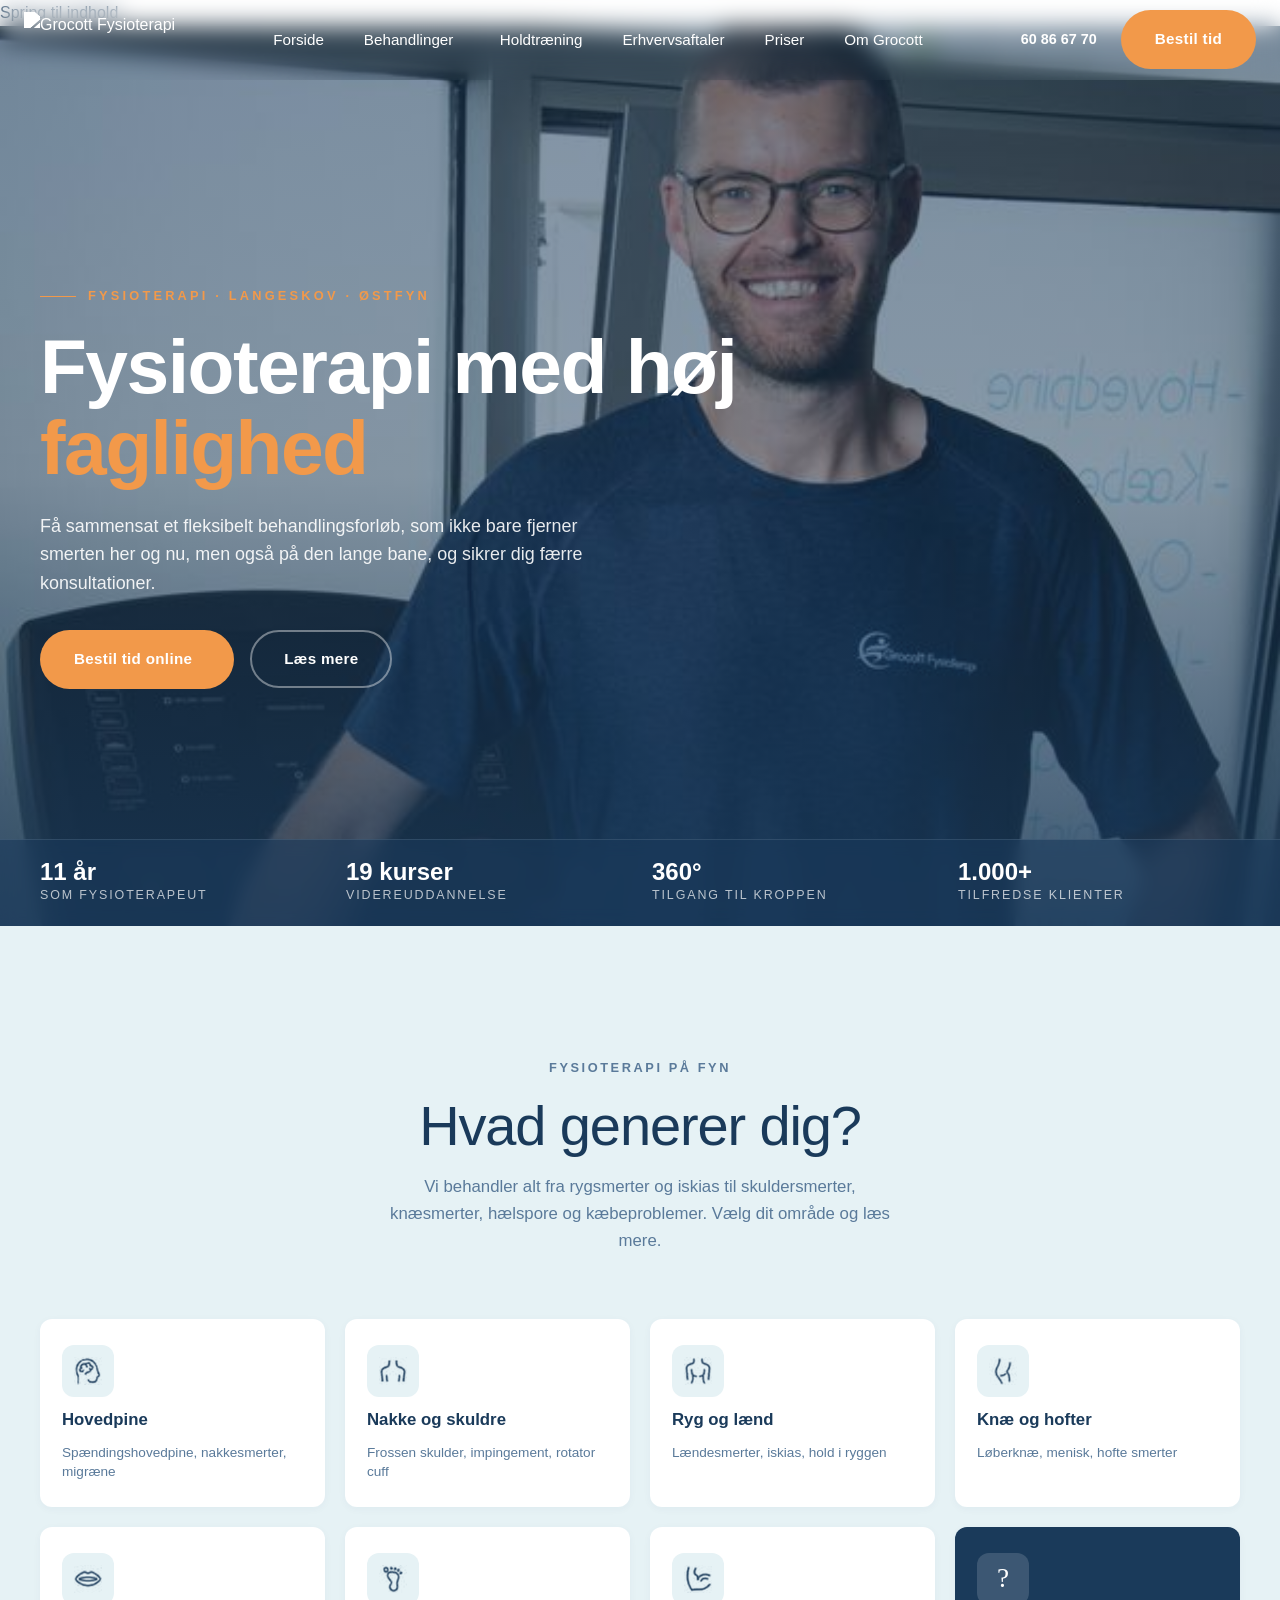
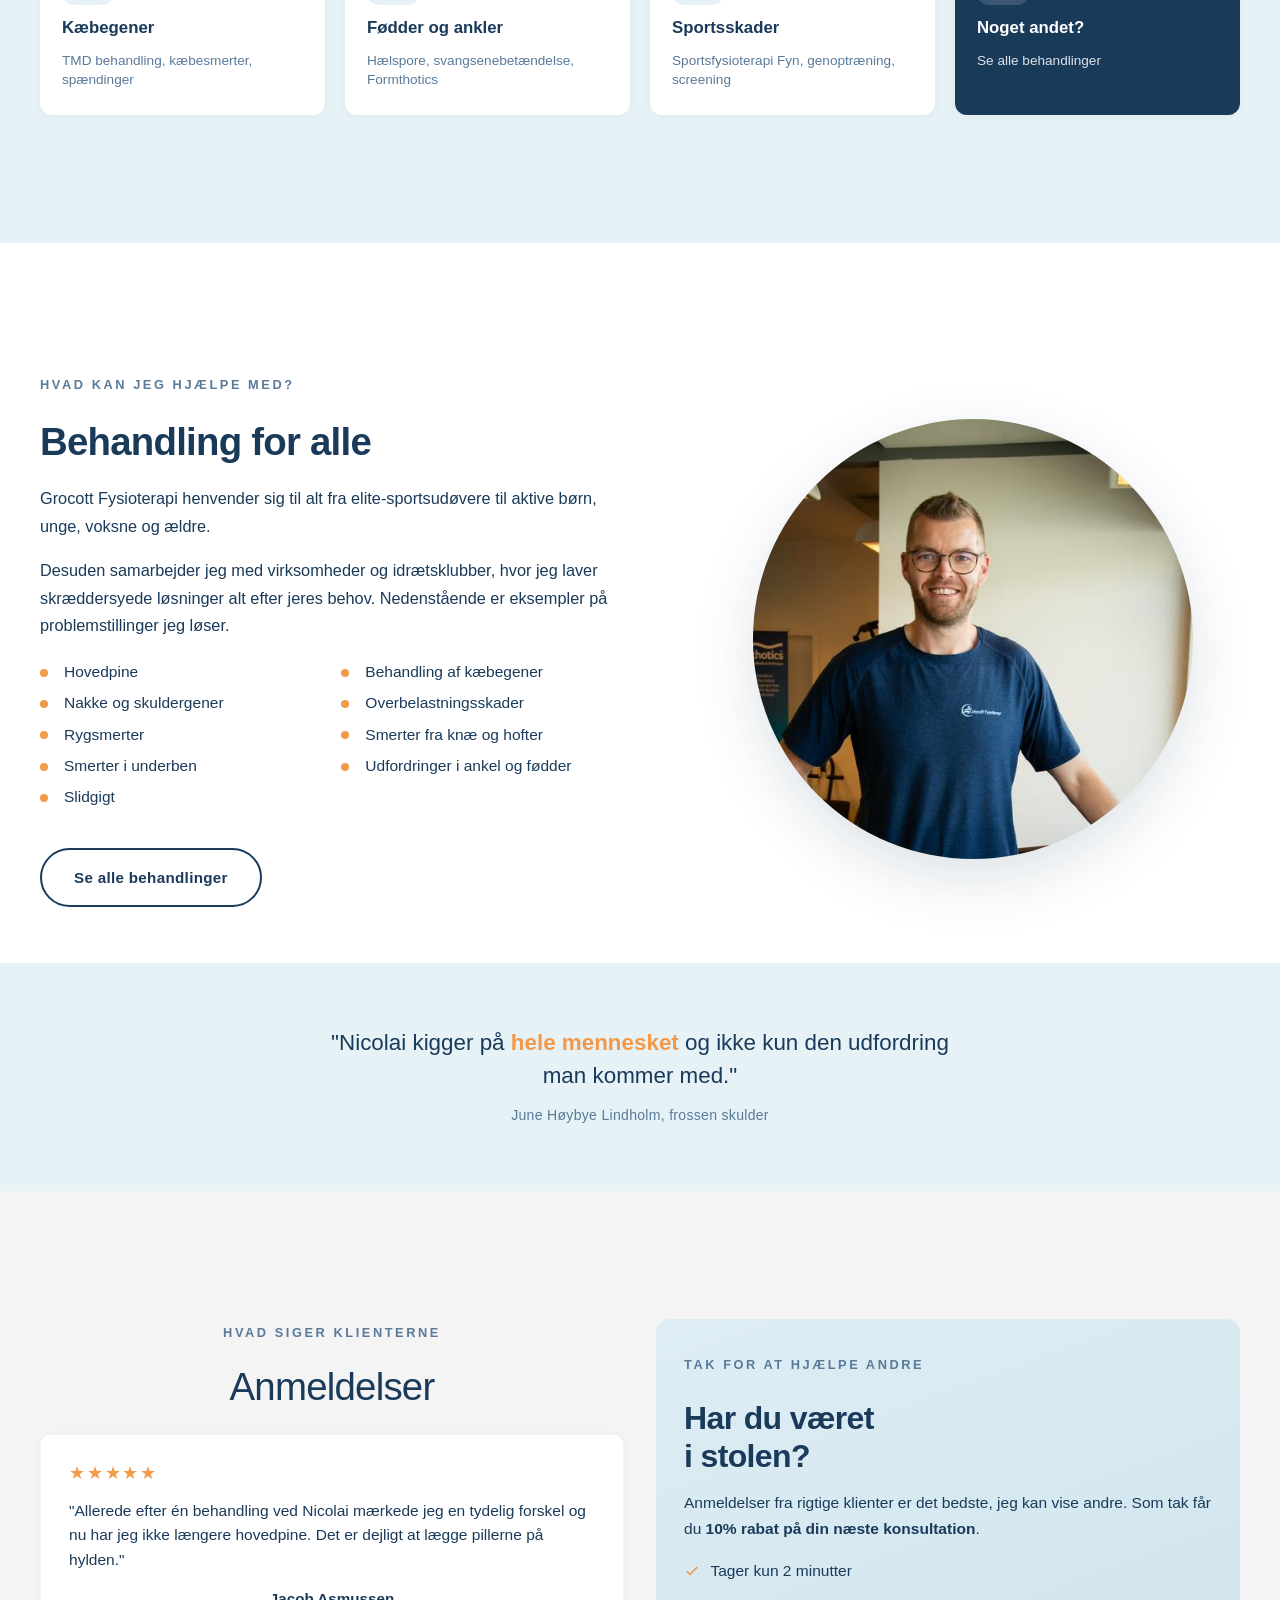
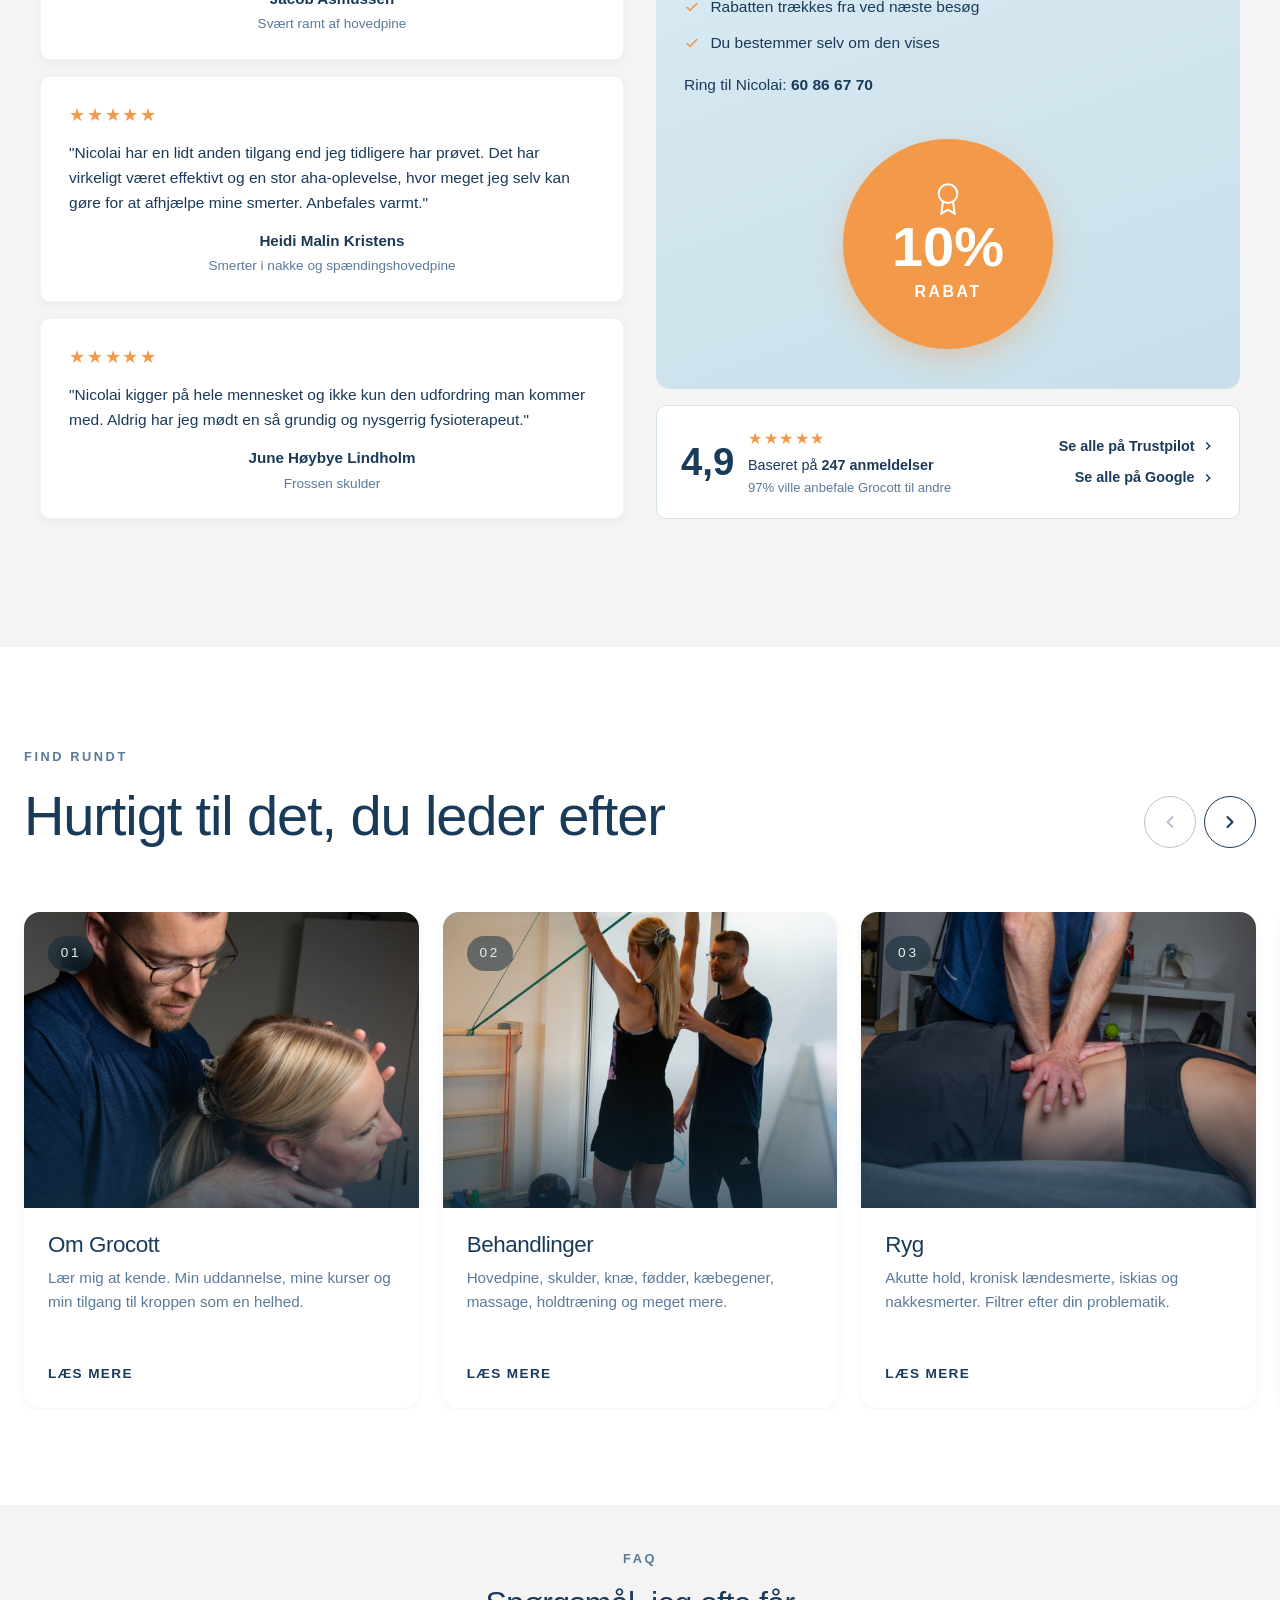
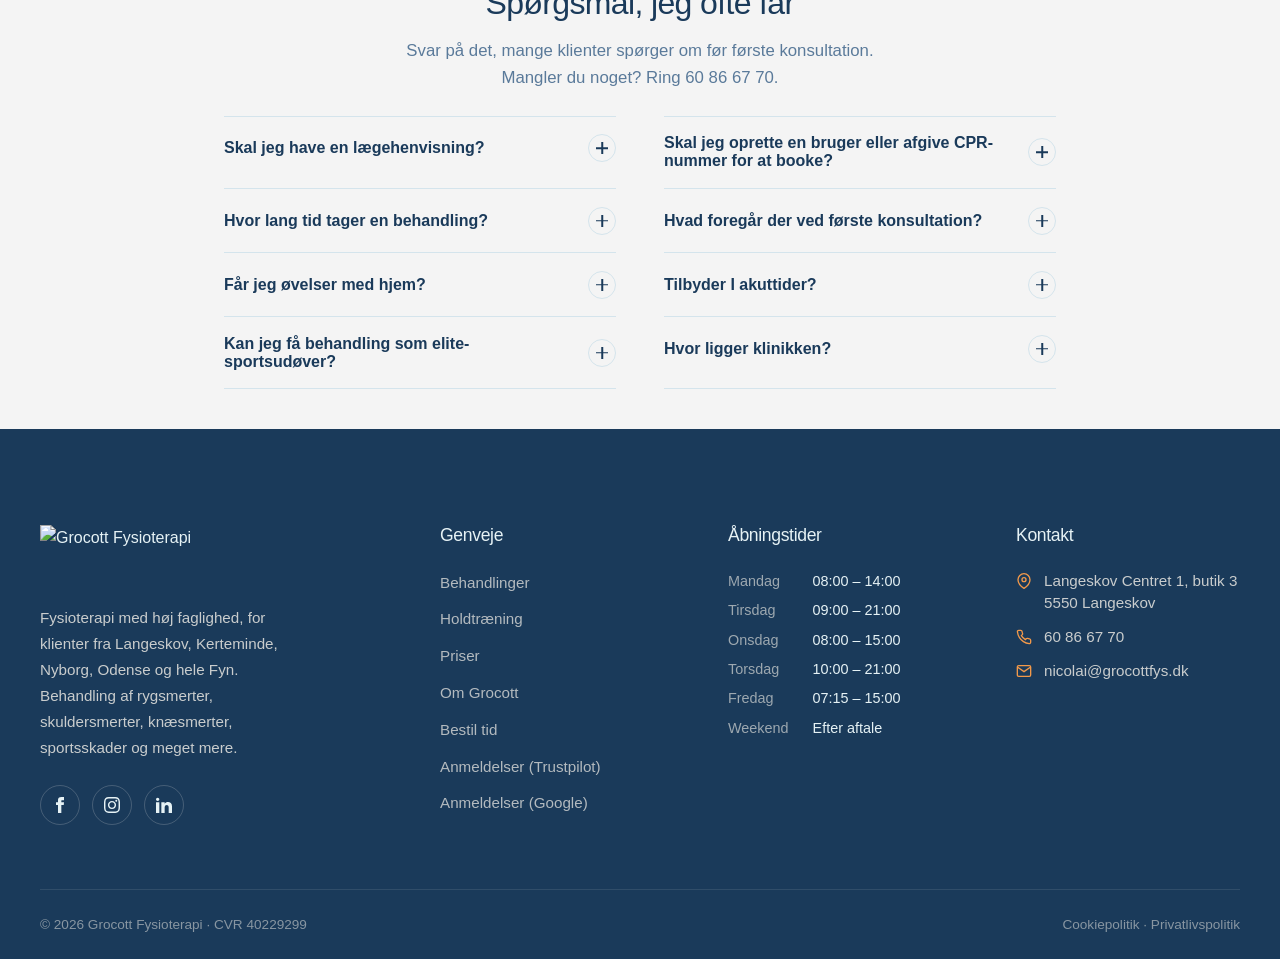
==== commit acbe681c: "seo" ====
--- a/html/index.html
+++ b/html/index.html
@@ -2,8 +2,10 @@
 <html lang="da">
 <head>
   <meta charset="UTF-8">
+  <meta name="description" content="Fysioterapi på Østfyn med høj faglighed. Vi behandler rygsmerter, iskias, skuldersmerter, knæsmerter, hælspore og sportsskader. Klienter fra Langeskov, Kerteminde, Nyborg og Odense.">
+  <meta name="robots" content="index, follow">
   <meta name="viewport" content="width=device-width, initial-scale=1.0">
-  <title>Forside – Grocott Fysioterapi</title>
+  <title>Fysioterapeut Langeskov, Kerteminde & Nyborg – Grocott Fysioterapi</title>
   <link rel="stylesheet" href="../styles.css">
 </head>
 <body>
@@ -89,9 +91,7 @@
         <div class="hero-eyebrow">Fysioterapi · Langeskov · Østfyn</div>
         <h1>Fysioterapi med høj <em>faglighed</em></h1>
         <p class="hero-lede">
-          Få sammensat et fleksibelt behandlingsforløb, som ikke bare fjerner
-          smerten her og nu, men også på den lange bane, og sikrer dig
-          færre konsultationer.
+          Få sammensat et fleksibelt behandlingsforløb, som ikke bare fjerner smerten her og nu, men også på den lange bane, og sikrer dig færre konsultationer.
         </p>
         <div class="hero-actions">
           <a href="booking.html" class="btn btn-primary btn-arrow">Bestil tid online</a>
@@ -127,9 +127,9 @@
   <section class="section symptom-finder-section">
     <div class="container">
       <div class="section-header section-header-left">
-        <span class="eyebrow">Find hurtigt rundt</span>
-        <h2>Hvor gør det ondt?</h2>
-        <p>Vælg det område, der generer dig mest.</p>
+        <span class="eyebrow">Fysioterapi på Fyn</span>
+        <h2>Hvad generer dig?</h2>
+        <p>Vi behandler alt fra rygsmerter og iskias til skuldersmerter, knæsmerter, hælspore og kæbeproblemer. Vælg dit område og læs mere.</p>
       </div>
 
       <div class="symptom-grid">
@@ -137,43 +137,43 @@
         <a href="behandlinger.html" class="symptom-card">
           <span class="symptom-icon" aria-hidden="true"><img src="../imgs/img01.png" width="36" height="36" class="icon-sm" alt=""></span>
           <strong>Hovedpine</strong>
-          <span>Spændingshovedpine og migræne</span>
+          <span>Spændingshovedpine, nakkesmerter, migræne</span>
         </a>
 
         <a href="behandlinger.html" class="symptom-card">
           <span class="symptom-icon" aria-hidden="true"><img src="../imgs/img02.png" width="36" height="36" class="icon-sm" alt=""></span>
           <strong>Nakke og skuldre</strong>
-          <span>Spændinger, frossen skulder</span>
+          <span>Frossen skulder, impingement, rotator cuff</span>
         </a>
 
         <a href="ryg.html" class="symptom-card">
           <span class="symptom-icon" aria-hidden="true"><img src="../imgs/img03.png" width="36" height="36" class="icon-sm" alt=""></span>
           <strong>Ryg og lænd</strong>
-          <span>Hold i ryggen, iskias</span>
+          <span>Lændesmerter, iskias, hold i ryggen</span>
         </a>
 
         <a href="behandlinger.html" class="symptom-card">
           <span class="symptom-icon" aria-hidden="true"><img src="../imgs/img04.png" width="36" height="36" class="icon-sm" alt=""></span>
           <strong>Knæ og hofter</strong>
-          <span>Smerter, slidgigt, overbelastning</span>
+          <span>Løberknæ, menisk, hofte smerter</span>
         </a>
 
         <a href="behandlinger.html" class="symptom-card">
           <span class="symptom-icon" aria-hidden="true"><img src="../imgs/img05.png" width="36" height="36" class="icon-sm" alt=""></span>
           <strong>Kæbegener</strong>
-          <span>TMD, knæk, spændinger</span>
+          <span>TMD behandling, kæbesmerter, spændinger</span>
         </a>
 
         <a href="behandlinger.html" class="symptom-card">
           <span class="symptom-icon" aria-hidden="true"><img src="../imgs/img06.png" width="36" height="36" class="icon-sm" alt=""></span>
           <strong>Fødder og ankler</strong>
-          <span>Hælspore, plantar fasciitis</span>
+          <span>Hælspore, svangsenebetændelse, Formthotics</span>
         </a>
 
         <a href="behandlinger.html" class="symptom-card">
           <span class="symptom-icon" aria-hidden="true"><img src="../imgs/img07.png" width="36" height="36" class="icon-sm" alt=""></span>
-          <strong>Idrætsskader</strong>
-          <span>Akut skade og genoptræning</span>
+          <strong>Sportsskader</strong>
+          <span>Sportsfysioterapi Fyn, genoptræning, screening</span>
         </a>
 
         <a href="behandlinger.html" class="symptom-card symptom-card-other">
@@ -527,7 +527,7 @@
           <a href="index.html" class="logo">
             <img src="https://www.grocottfys.dk/wp-content/uploads/2023/04/Design-uden-navn-14.png" alt="Grocott Fysioterapi" class="logo-img">
           </a>
-          <p>Fysioterapi med høj faglighed, for elite-sportsudøvere, aktive børn, unge, voksne og ældre. Beliggende i Langeskov på Østfyn.</p>
+          <p>Fysioterapi med høj faglighed, for klienter fra Langeskov, Kerteminde, Nyborg, Odense og hele Fyn. Behandling af rygsmerter, skuldersmerter, knæsmerter, sportsskader og meget mere.</p>
           <div class="social-links">
             <a href="#" class="social-link" aria-label="Facebook">
               <svg width="16" height="16" viewBox="0 0 24 24" fill="currentColor"><path d="M9 8h-3v4h3v12h5v-12h3.642l.358-4h-4v-1.667c0-.955.192-1.333 1.115-1.333h2.885v-5h-3.808c-3.596 0-5.192 1.583-5.192 4.615v3.385z"/></svg>
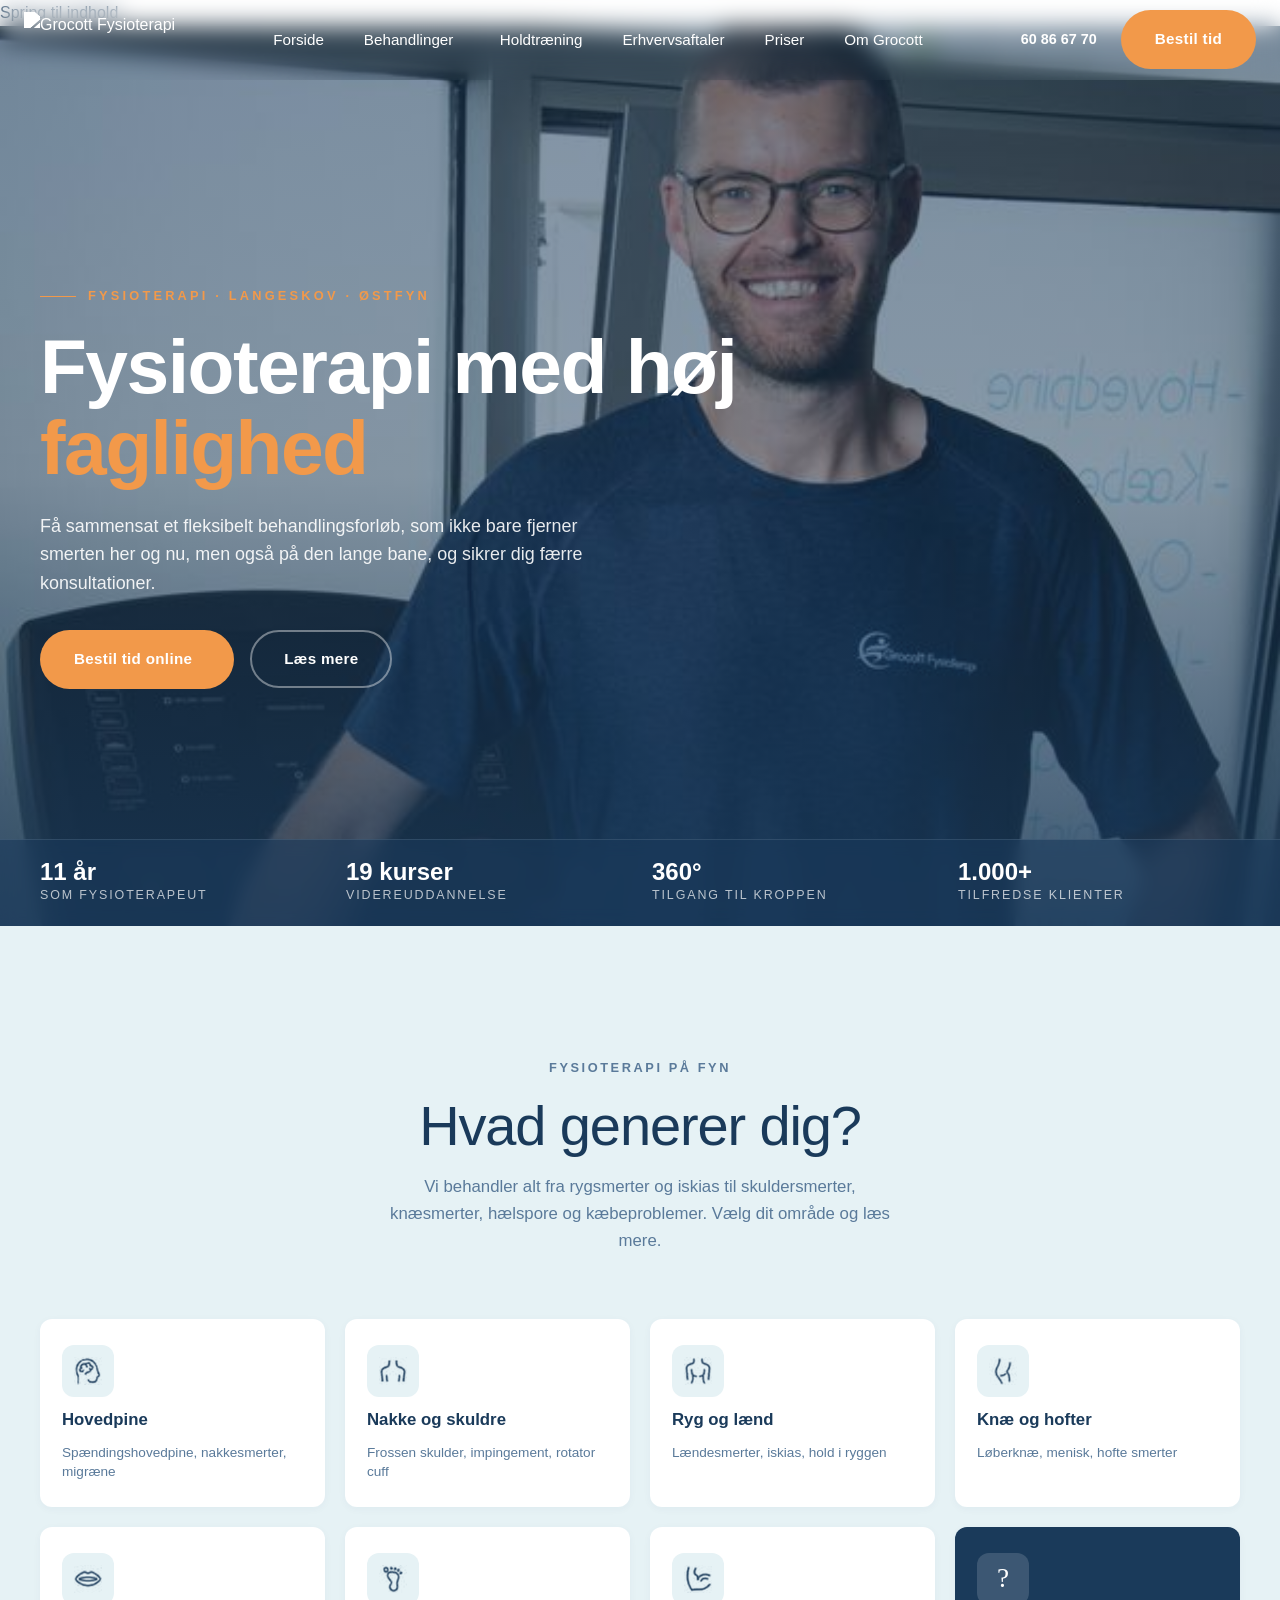
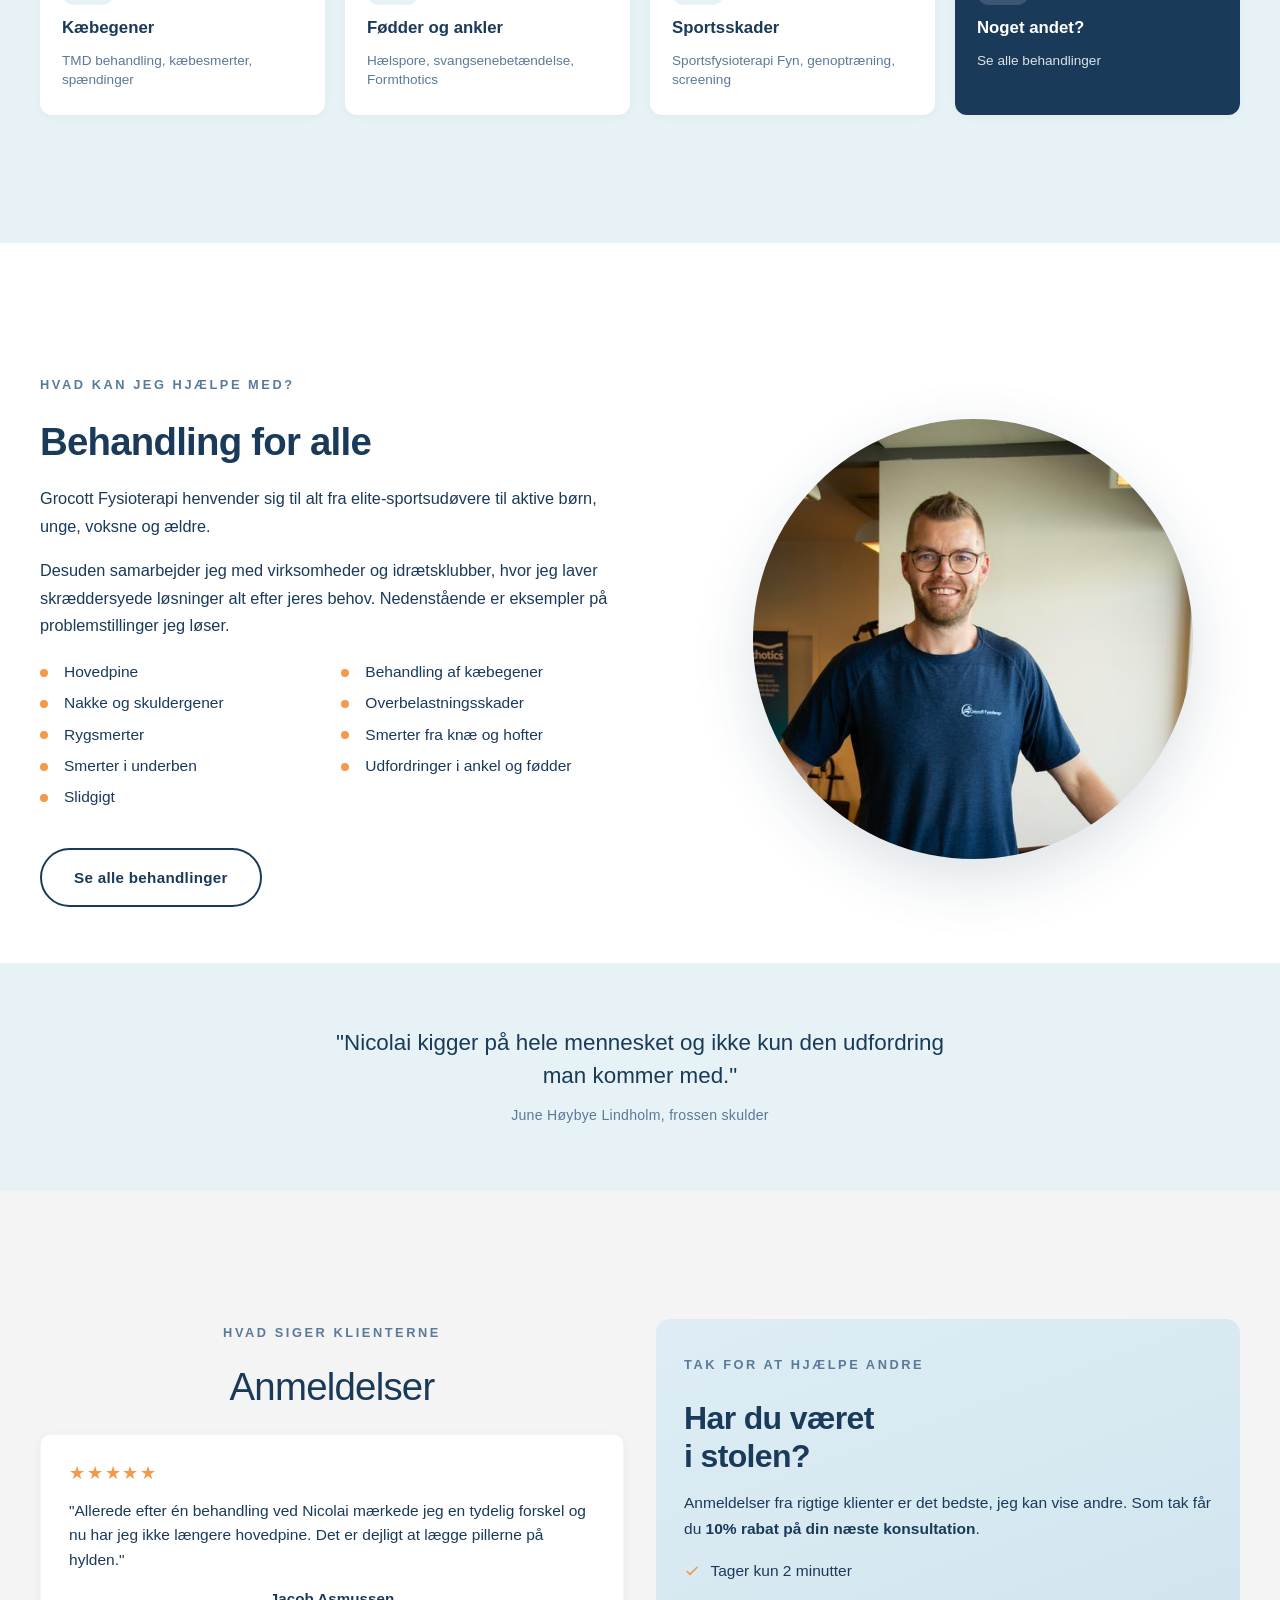
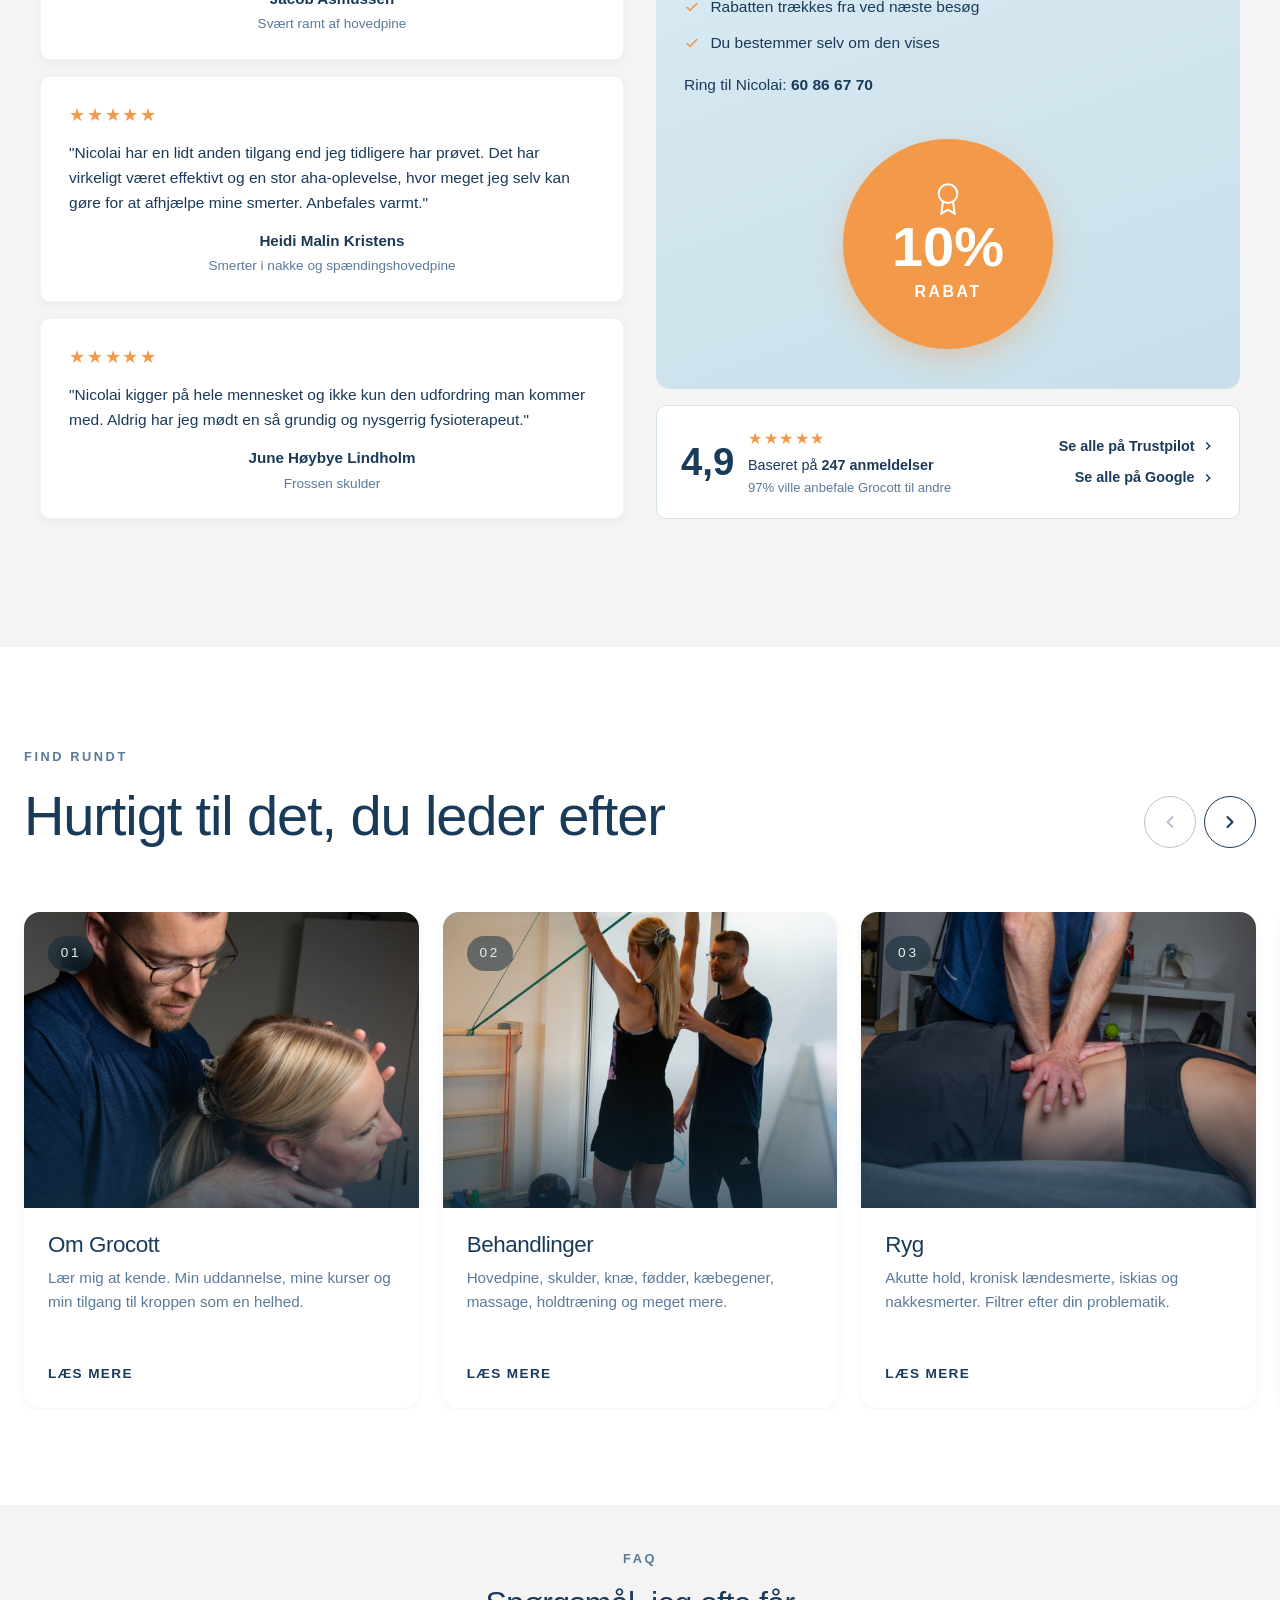
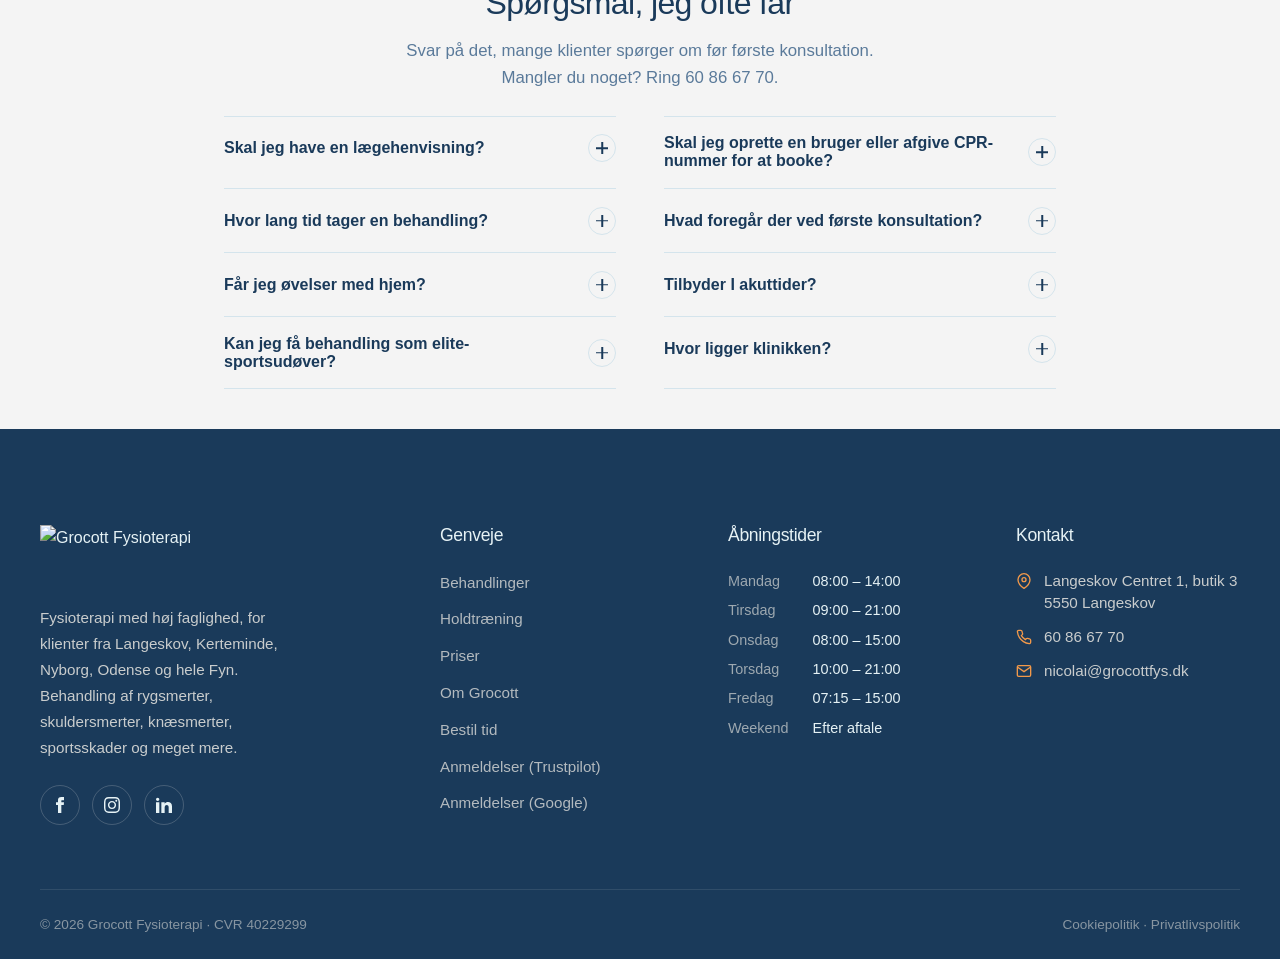
==== commit 60ff2627: "valdierer" ====
--- a/html/index.html
+++ b/html/index.html
@@ -89,7 +89,7 @@
     <div class="hero-content">
       <div class="container">
         <div class="hero-eyebrow">Fysioterapi · Langeskov · Østfyn</div>
-        <h1>Fysioterapi med høj <em>faglighed</em></h1>
+        <h1>Fysioterapi med høj <span style="color:var(--color-sand)">faglighed</span></h1>
         <p class="hero-lede">
           Få sammensat et fleksibelt behandlingsforløb, som ikke bare fjerner smerten her og nu, men også på den lange bane, og sikrer dig færre konsultationer.
         </p>
@@ -225,10 +225,11 @@
     </div>
   </section>
 
-  <section class="statement section-cream-dark" style="padding-top:4rem;padding-bottom:4rem;">
+  <section class="statement section-cream-dark" style="padding-top:4rem;padding-bottom:4rem;" aria-labelledby="statement-heading">
     <div class="container">
+      <h2 id="statement-heading" class="is-hidden">Kundecitat</h2>
       <p class="statement-quote-small">
-        "Nicolai kigger på <em>hele mennesket</em> og ikke kun den udfordring man kommer med."
+        "Nicolai kigger på hele mennesket og ikke kun den udfordring man kommer med."
       </p>
       <p class="statement-author-small">June Høybye Lindholm, frossen skulder</p>
     </div>
@@ -248,19 +249,22 @@
           <div class="ts-cards">
 
             <article class="testimonial-card">
-              <div class="testimonial-stars" aria-label="5 ud af 5 stjerner"><span aria-hidden="true" style="letter-spacing:.1em">★★★★★</span></div>
+              <h3 class="is-hidden">Anmeldelse fra Jacob Asmussen</h3>
+              <p class="testimonial-stars"><span role="img" aria-label="5 ud af 5 stjerner" style="letter-spacing:.1em">★★★★★</span></p>
               <p class="testimonial-text">"Allerede efter én behandling ved Nicolai mærkede jeg en tydelig forskel og nu har jeg ikke længere hovedpine. Det er dejligt at lægge pillerne på hylden."</p>
               <div class="testimonial-author"><strong>Jacob Asmussen</strong><span>Svært ramt af hovedpine</span></div>
             </article>
 
             <article class="testimonial-card">
-              <div class="testimonial-stars" aria-label="5 ud af 5 stjerner"><span aria-hidden="true" style="letter-spacing:.1em">★★★★★</span></div>
+              <h3 class="is-hidden">Anmeldelse fra Heidi Malin Kristens</h3>
+              <p class="testimonial-stars"><span role="img" aria-label="5 ud af 5 stjerner" style="letter-spacing:.1em">★★★★★</span></p>
               <p class="testimonial-text">"Nicolai har en lidt anden tilgang end jeg tidligere har prøvet. Det har virkeligt været effektivt og en stor aha-oplevelse, hvor meget jeg selv kan gøre for at afhjælpe mine smerter. Anbefales varmt."</p>
               <div class="testimonial-author"><strong>Heidi Malin Kristens</strong><span>Smerter i nakke og spændingshovedpine</span></div>
             </article>
 
             <article class="testimonial-card">
-              <div class="testimonial-stars" aria-label="5 ud af 5 stjerner"><span aria-hidden="true" style="letter-spacing:.1em">★★★★★</span></div>
+              <h3 class="is-hidden">Anmeldelse fra June Høybye Lindholm</h3>
+              <p class="testimonial-stars"><span role="img" aria-label="5 ud af 5 stjerner" style="letter-spacing:.1em">★★★★★</span></p>
               <p class="testimonial-text">"Nicolai kigger på hele mennesket og ikke kun den udfordring man kommer med. Aldrig har jeg mødt en så grundig og nysgerrig fysioterapeut."</p>
               <div class="testimonial-author"><strong>June Høybye Lindholm</strong><span>Frossen skulder</span></div>
             </article>
@@ -316,7 +320,6 @@
     </div>
   </section>
 
-  <div class="carousel"
   <div class="carousel" data-carousel>
     <div class="carousel-header">
       <div>
@@ -512,7 +515,7 @@
         </div>
       </div>
     </div>
-  </section></div></div>
+  </section>
     
 <!-- ═══════════════════════════════════════════════════
      SIDE: OM GROCOTT (om-os)
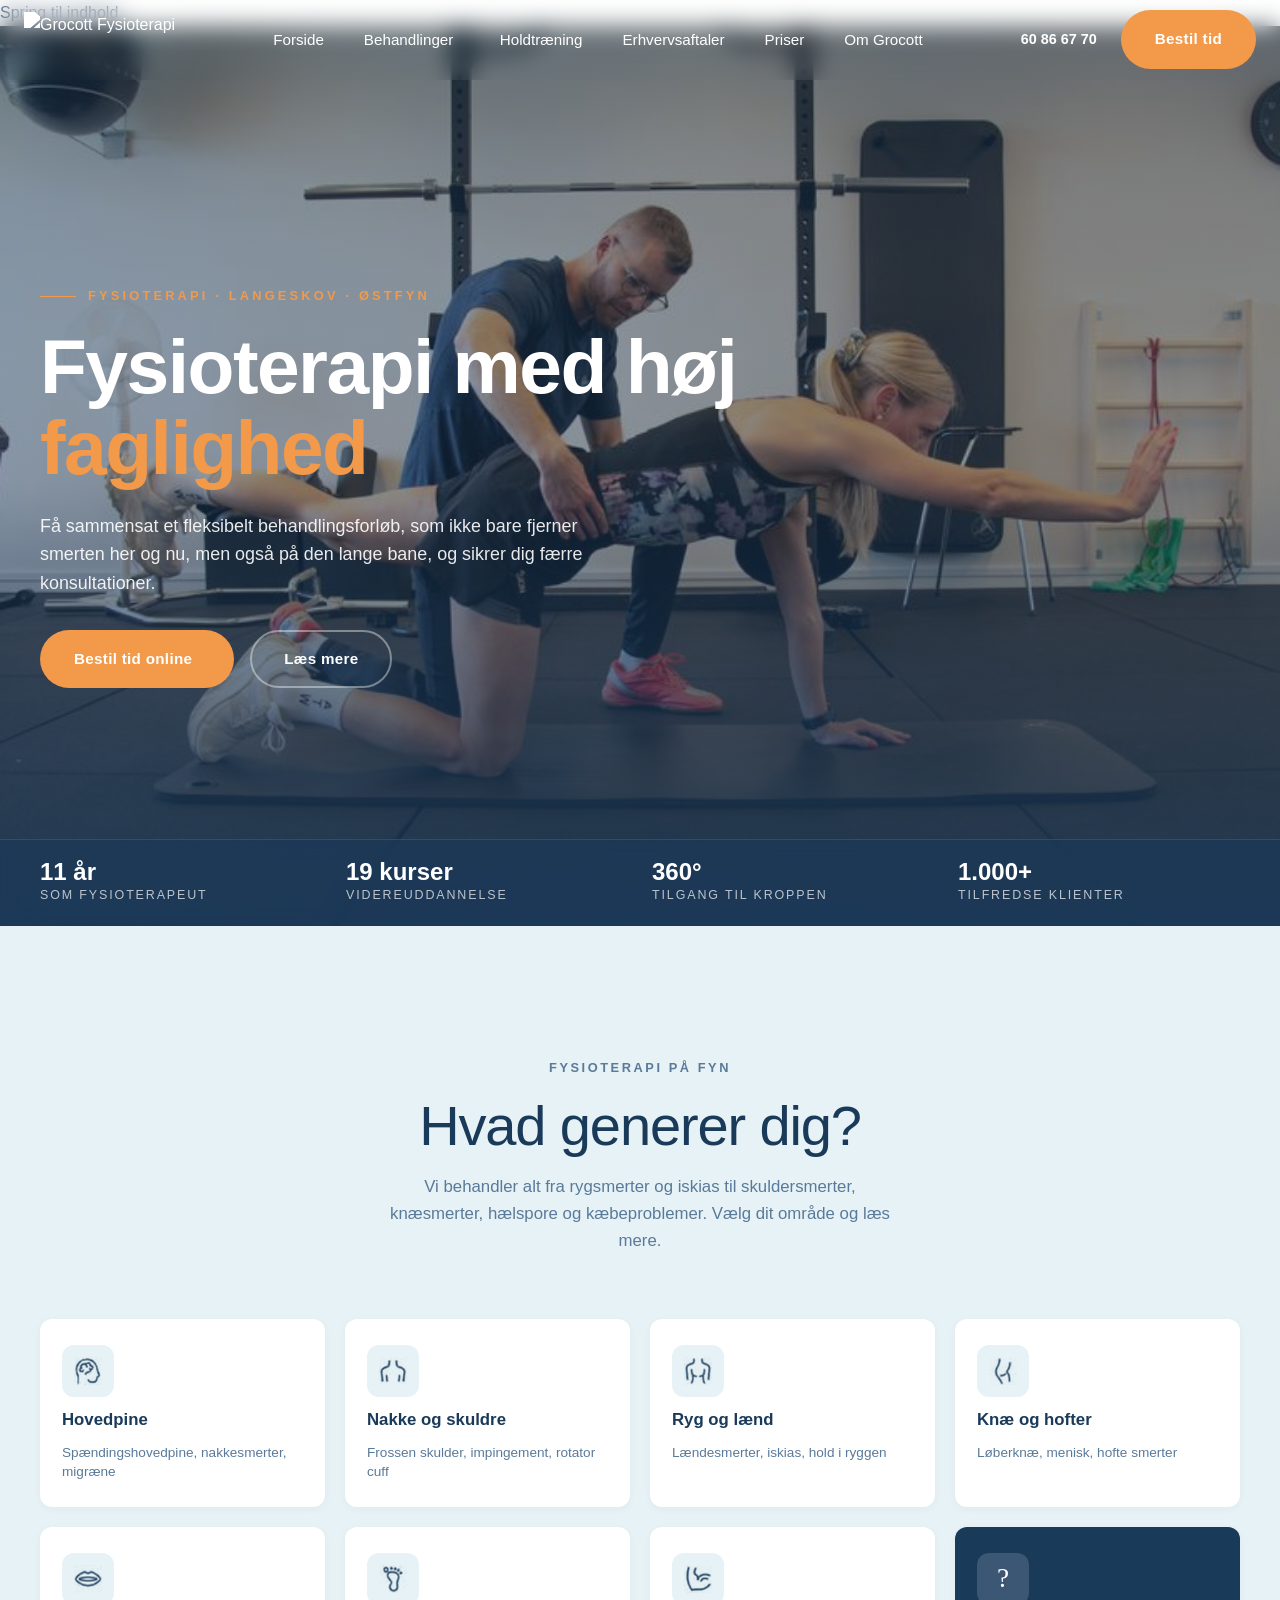
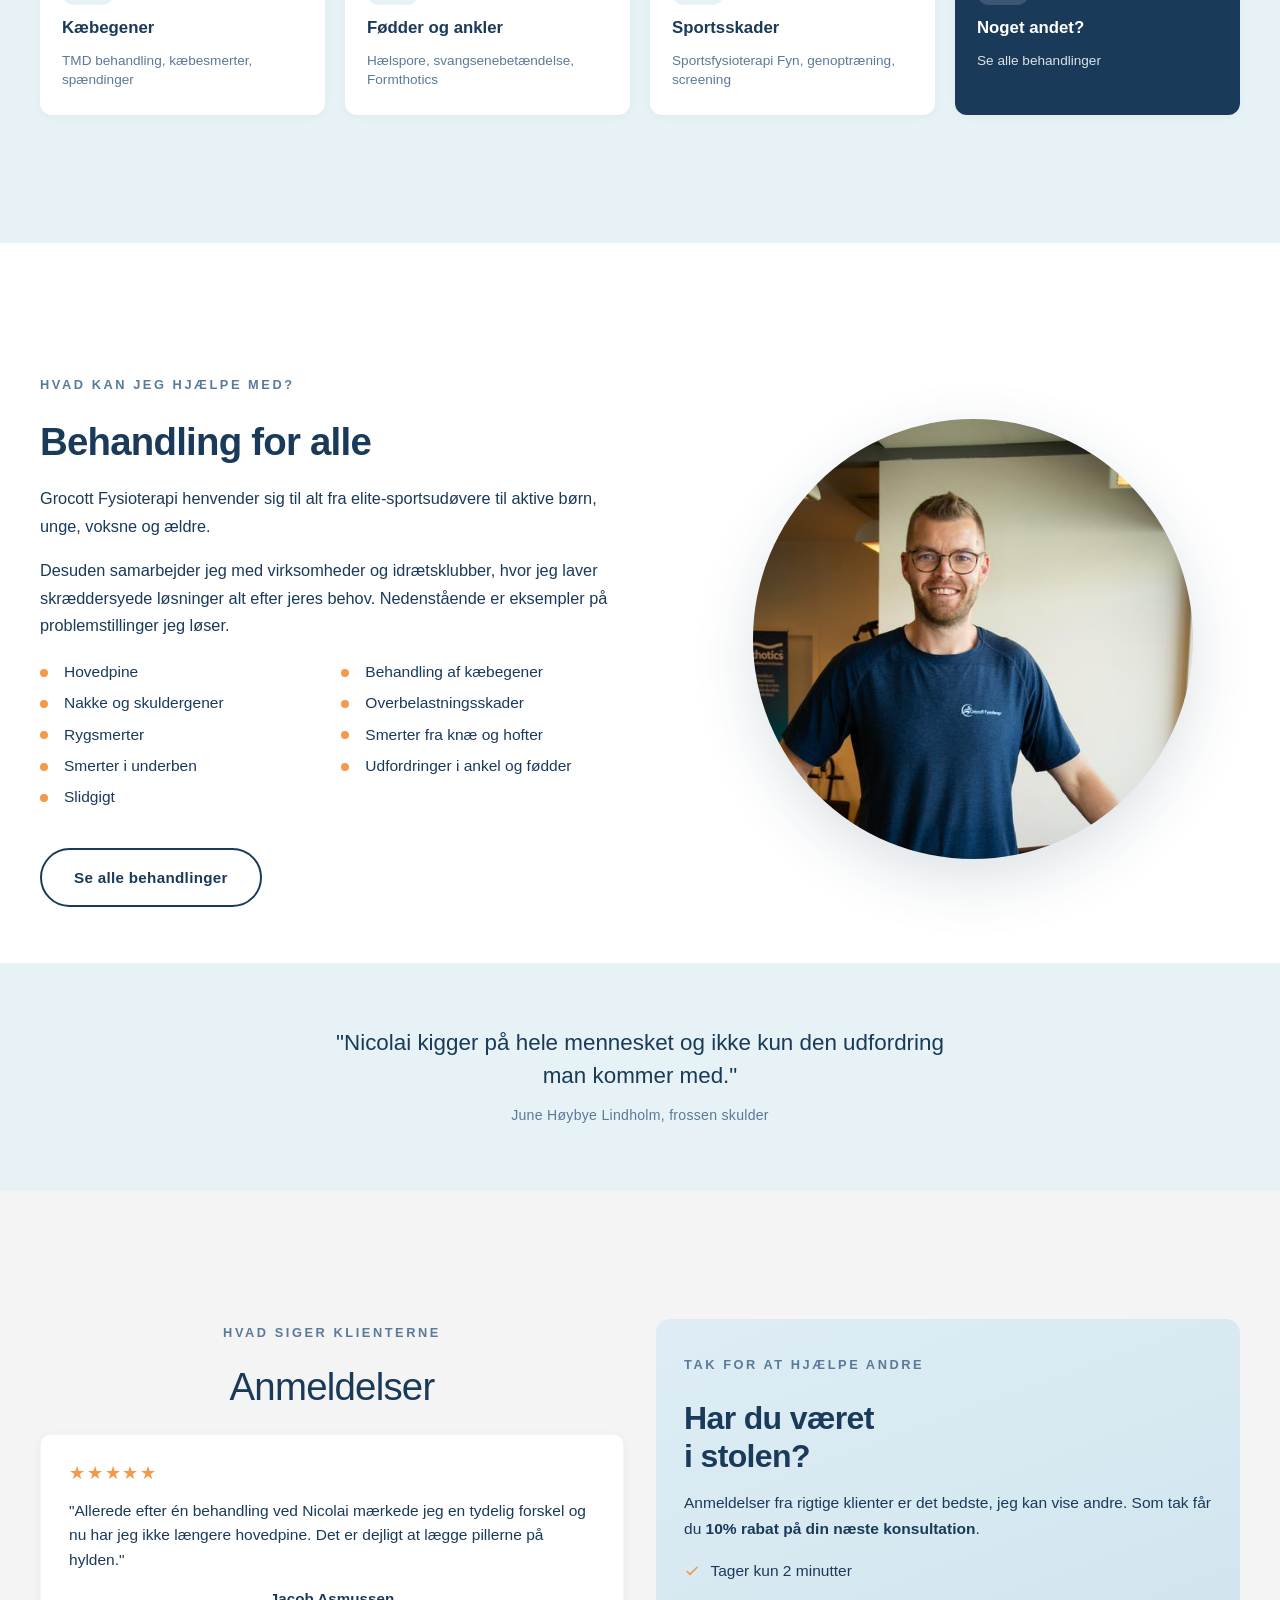
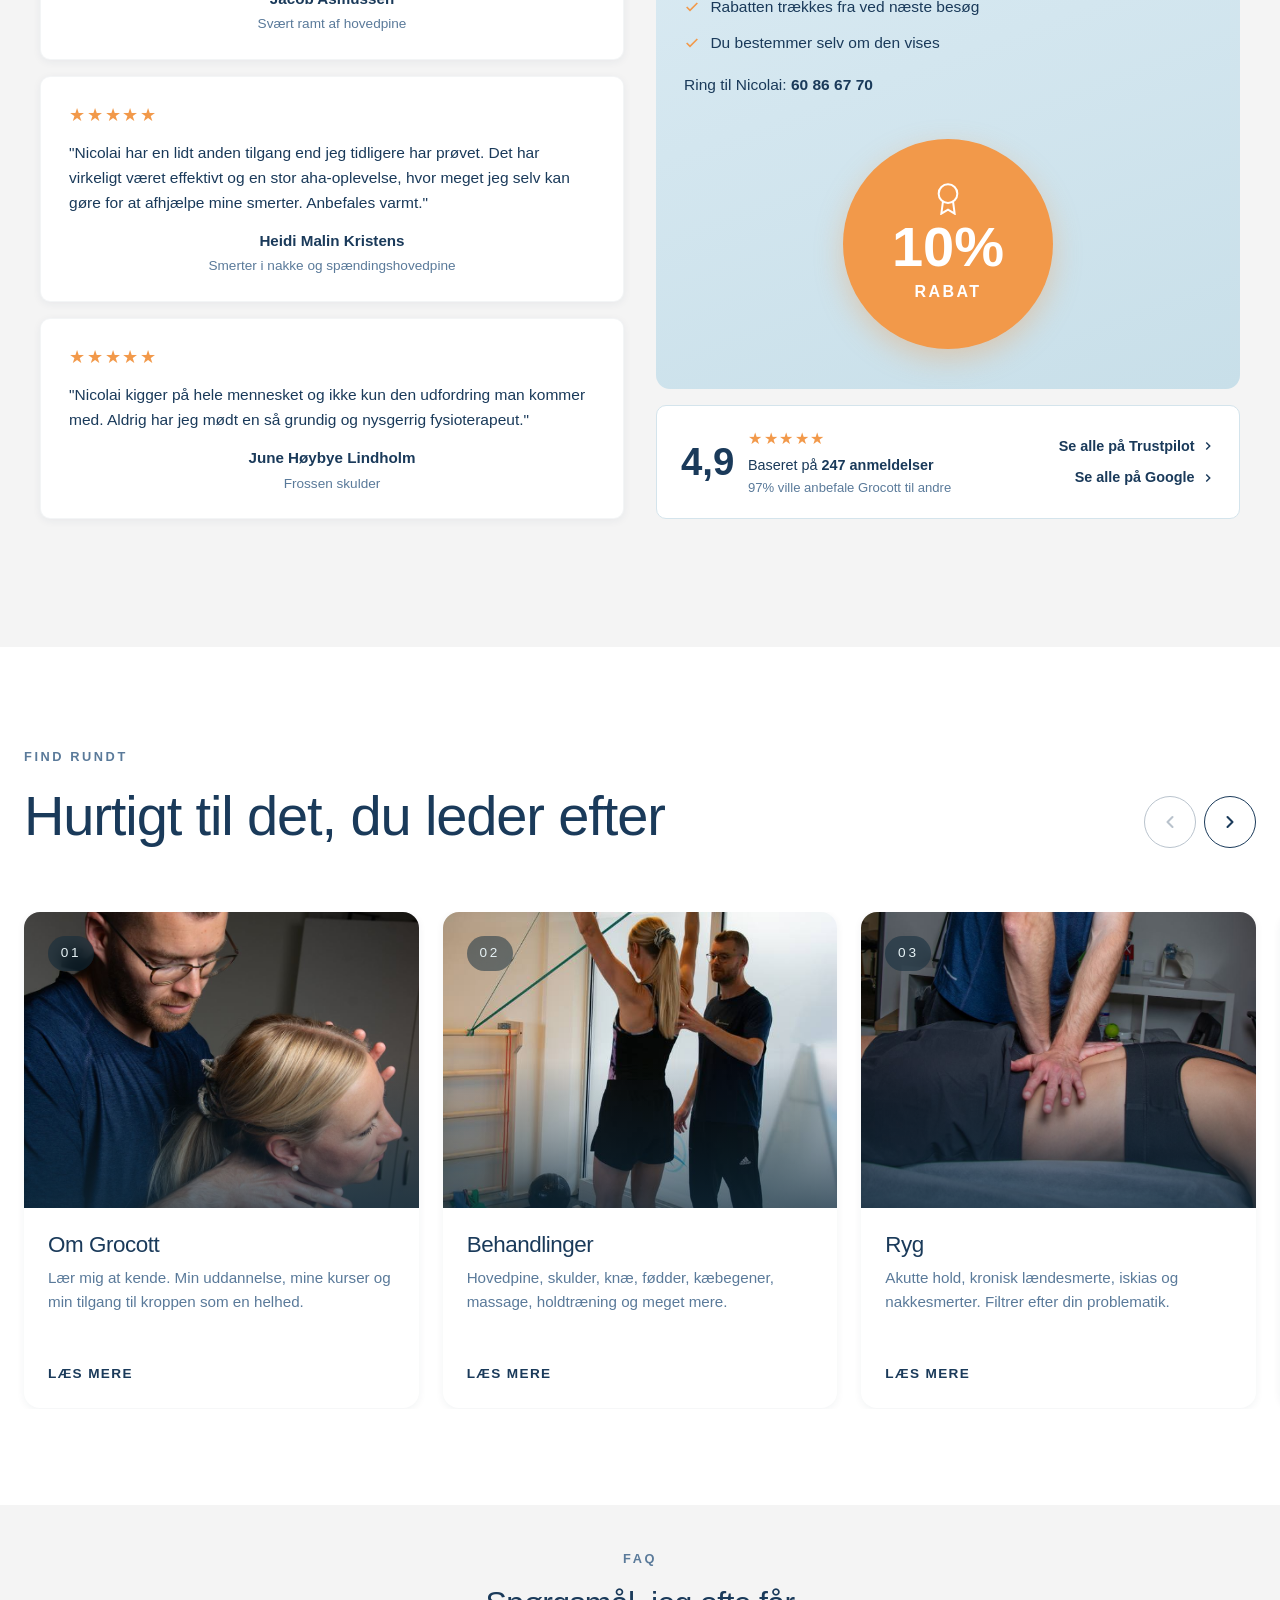
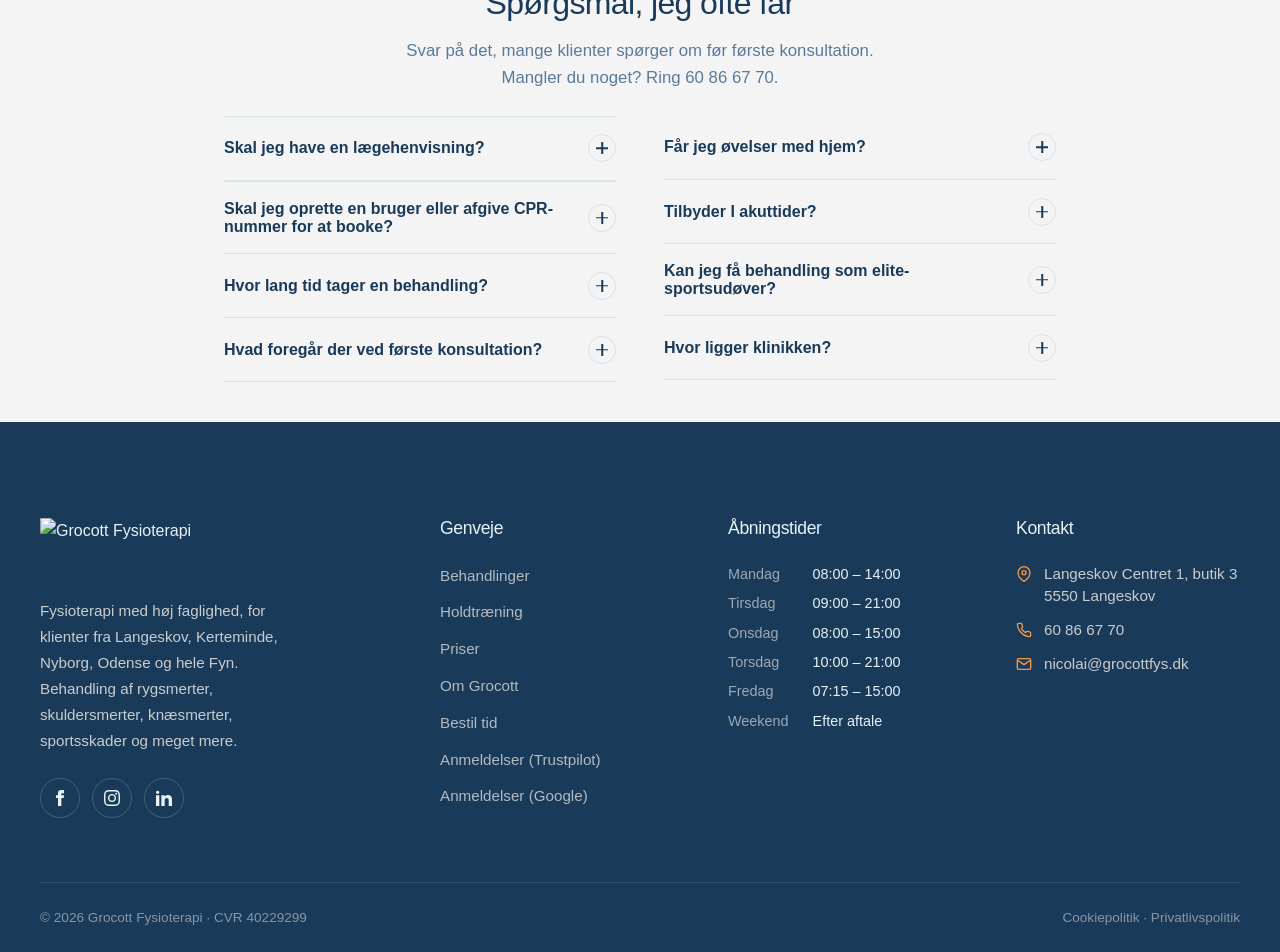
==== commit 7980aafe: "fejlllllll øv" ====
--- a/html/index.html
+++ b/html/index.html
@@ -5,7 +5,7 @@
   <meta name="description" content="Fysioterapi på Østfyn med høj faglighed. Vi behandler rygsmerter, iskias, skuldersmerter, knæsmerter, hælspore og sportsskader. Klienter fra Langeskov, Kerteminde, Nyborg og Odense.">
   <meta name="robots" content="index, follow">
   <meta name="viewport" content="width=device-width, initial-scale=1.0">
-  <title>Fysioterapeut Langeskov, Kerteminde & Nyborg – Grocott Fysioterapi</title>
+  <title>Grocott Fysioterapi</title>
   <link rel="stylesheet" href="../styles.css">
 </head>
 <body>
@@ -82,7 +82,7 @@
 
 <main id="main-content">
 <section class="hero hero-video">
-    <div class="hero-video-wrapper" style="background:url('../imgs/img00.jpg') center 30%/cover no-repeat; position:absolute; inset:0; z-index:1;">
+    <div class="hero-video-wrapper" style="background:url('../imgs/img12.jpg') center 30%/cover no-repeat; position:absolute; inset:0; z-index:1;">
     </div>
     <div class="hero-overlay"></div>
 
--- a/styles.css
+++ b/styles.css
@@ -856,7 +856,11 @@
   animation:heroFadeUp 0.8s ease 0.2s both;
 }
 
-.hero.hero-video h1 em {
+.hero.hero-video h1 em,
+.hero.hero-video h1 .hero-highlight,
+.page-hero h1 em,
+.page-hero h1 .hero-highlight,
+.page-hero-content h1 .hero-highlight {
   font-style:normal;
   color:var(--color-sand);
   font-weight:700;
@@ -966,9 +970,10 @@
   font-weight:300;
 }
 
-.page-hero h1 em {
-  font-weight:700;
+.page-hero h1 .hero-highlight,
+.page-hero-content h1 .hero-highlight {
   color:var(--color-sand);
+  font-weight:700;
 }
 
 .page-hero-lede {
@@ -3800,9 +3805,13 @@
 
 @media (min-width:900px) {
   .faq-list {
-    display:grid;
-    grid-template-columns:1fr 1fr;
-    gap:0 3rem;
+    display:block;
+    columns:2;
+    column-gap:3rem;
+  }
+  .faq-item {
+    break-inside:avoid;
+    display:block;
   }
 }
 
